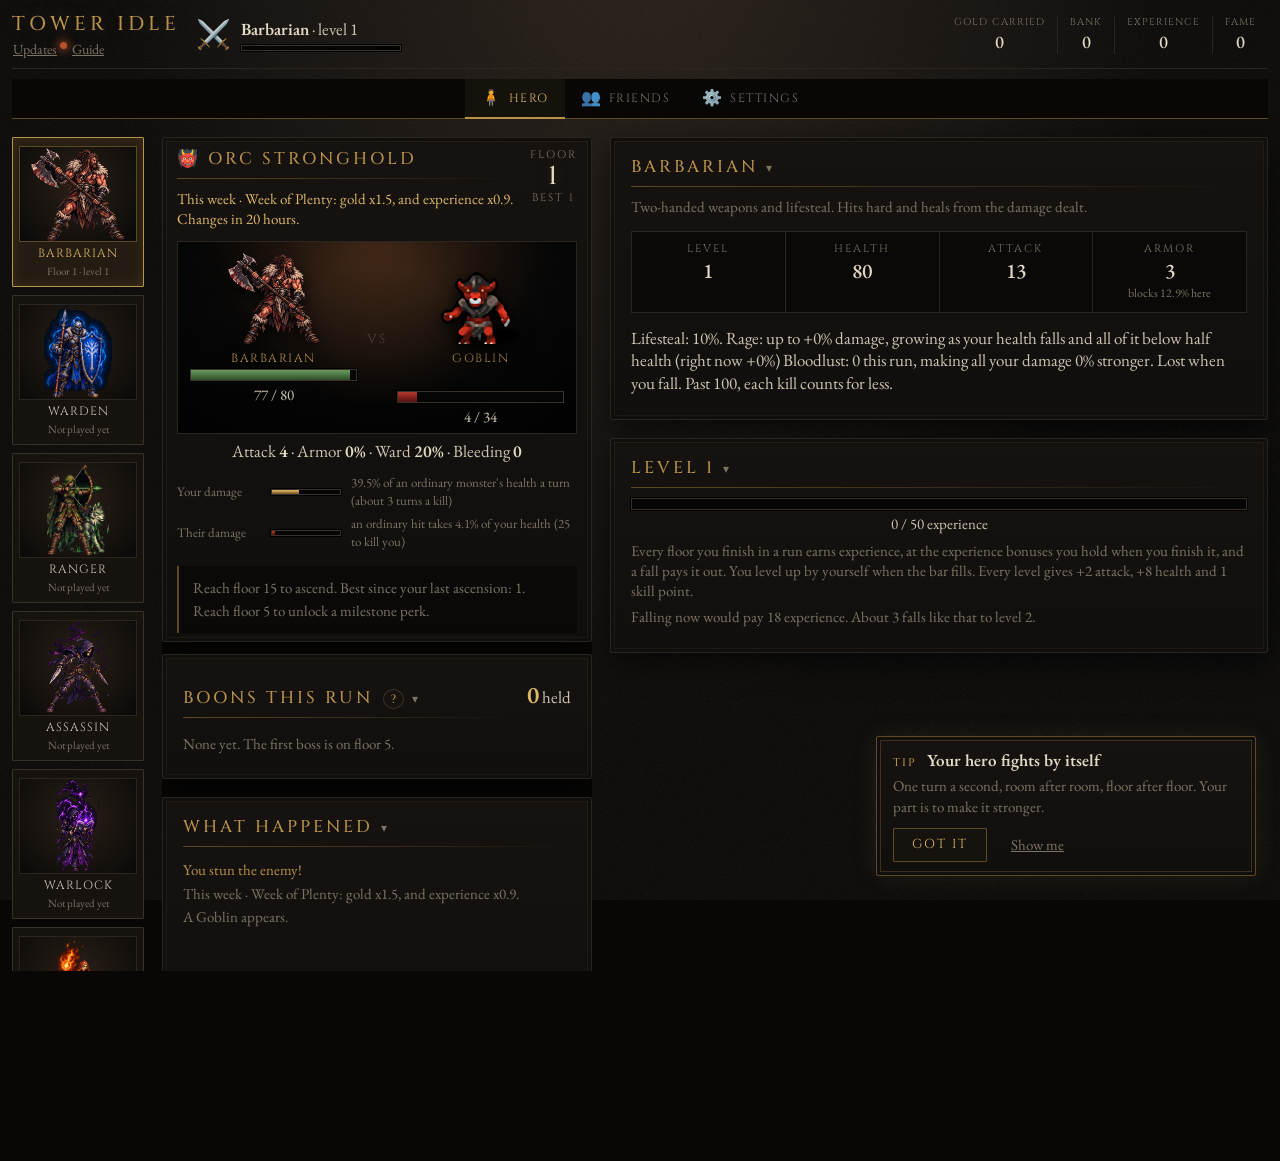
==== index.html @ e4ccff41 "Rows say what they give in a few words; the rest is behind a "?" fillNote (game/page-build.js) gives" ====
<!DOCTYPE html>
<html lang="en">
<head>
  <meta charset="UTF-8">
  <meta name="viewport" content="width=device-width, initial-scale=1">
  <title>Tower Idle</title>
  <!-- The little picture on the browser tab: crossed swords, drawn from an emoji -->
  <link rel="icon" href="data:image/svg+xml,<svg xmlns='http://www.w3.org/2000/svg' viewBox='0 0 100 100'><text y='.9em' font-size='90'>⚔️</text></svg>">
  <!-- The two typefaces: Cinzel for titles, EB Garamond for everything else.
       They load from Google Fonts. Without a connection the page falls back to Georgia. -->
  <link rel="preconnect" href="https://fonts.googleapis.com">
  <link rel="preconnect" href="https://fonts.gstatic.com" crossorigin>
  <link href="https://fonts.googleapis.com/css2?family=Cinzel:wght@500;700&family=EB+Garamond:wght@400;500;600&display=swap" rel="stylesheet">
  <link rel="stylesheet" href="style.css?v=20261016b">
</head>
<body data-tab="tower">

  <!-- The bar across the top: who you are playing, and what you own -->
  <header class="top">
    <div class="brand">
      <div class="title">
        <h1>Tower Idle</h1>
        <!-- Opens the Updates window: what changed in each version (updates.js) -->
        <button id="updates-btn" class="quiet updates-link" onclick="openUpdates()">Updates</button>
        <!-- Opens the Guide window: every tip seen so far (game/tips.js) -->
        <button id="guide-btn" class="quiet updates-link" onclick="openGuide()">Guide</button>
      </div>
      <div class="who">
        <span id="header-icon" class="who-icon"></span>
        <div class="who-text">
          <p><strong id="header-class"></strong> &middot; level <span id="header-level">1</span></p>
          <div class="bar thin"><div id="header-level-bar" class="fill level"></div></div>
        </div>
      </div>
    </div>

    <div class="tiles">
      <div class="tile"><span>Gold carried</span><strong id="gold">0</strong></div>
      <div class="tile"><span>Bank</span><strong id="bank">0</strong></div>
      <div class="tile"><span>Experience</span><strong id="xp">0</strong></div>
      <div class="tile"><span>Fame</span><strong id="fame">0</strong></div>
    </div>
  </header>

  <!-- A big moment: a milestone perk to pick, a new part of the game. Filled in by the game (game/). -->
  <div id="moment" class="moment" hidden>
    <div class="card highlight moment-card">
      <h2 id="moment-title"></h2>
      <p id="moment-text"></p>
      <div id="moment-choices"></div>
      <p><button id="moment-close" class="main" onclick="closeMoment()">Continue</button></p>
    </div>
  </div>

  <!-- The Updates window: the version being played and what changed in each one.
       The list is made by game/feel.js from updates.js. -->
  <div id="updates" class="moment" hidden onclick="if (event.target === this) { closeUpdates(); }">
    <div class="card highlight moment-card">
      <!-- Stays at the top of the window however far it is scrolled -->
      <button class="window-close" onclick="closeUpdates()" title="Close" aria-label="Close">&#10005;</button>
      <h2>Updates</h2>
      <p class="note">You are playing version <strong id="updates-version"></strong>.</p>
      <div id="updates-list"></div>
      <p><button class="main" onclick="closeUpdates()">Close</button></p>
    </div>
  </div>

  <!-- The Guide window: every tip the account has seen, to read again.
       The list is made by game/tips.js from its tips list. -->
  <div id="guide" class="moment" hidden onclick="if (event.target === this) { closeGuide(); }">
    <div class="card highlight moment-card">
      <button class="window-close" onclick="closeGuide()" title="Close" aria-label="Close">&#10005;</button>
      <h2>Guide</h2>
      <p id="guide-count" class="note"></p>
      <div id="guide-list"></div>
      <p><button class="main" onclick="closeGuide()">Close</button></p>
    </div>
  </div>

  <!-- A tip: what a part of the game is, the first time it is reached (game/tips.js).
       It is outside the page on purpose: it stays in its corner whatever tab is open,
       and it is not a window, so the fight and every button stay in reach. -->
  <div id="tip" class="card highlight tip" hidden>
    <p class="row-title"><span class="tip-label">Tip</span> <span id="tip-title"></span></p>
    <p id="tip-text" class="note"></p>
    <div class="tip-buttons">
      <button id="tip-close" class="main" onclick="closeTip(false)">Got it</button>
      <!-- Only shown when the tip is about a tab that is open and is not the one on screen -->
      <button id="tip-go" class="quiet" onclick="closeTip(true)">Show me</button>
    </div>
  </div>

  <!-- The Tactician's list of boons, opened from the Town tab. The rows are made by the game (game/). -->
  <div id="favourite-window" class="moment" hidden onclick="if (event.target === this) { closeFavouriteWindow(); }">
    <div class="card highlight moment-card">
      <button class="window-close" onclick="closeFavouriteWindow()" title="Close" aria-label="Close">&#10005;</button>
      <h2>Favourite boon</h2>
      <p id="favourite-upgrade-note" class="note"></p>
      <div id="favourite-upgrade-rows"></div>
    </div>
  </div>

  <!-- Only shown when the website has a newer version than the one running in this tab -->
  <div id="new-version" class="card highlight notice" hidden>
    <h2>A new version is out</h2>
    <p>This tab is still running the old one. Reload to get the update. Your progress is kept.</p>
    <button class="main" onclick="reloadForNewVersion()">Reload now</button>
  </div>

  <!-- Only shown when the game has been opened again in a newer tab (game/start.js) -->
  <div id="other-tab" class="card highlight notice" hidden>
    <h2>The game is open in another tab</h2>
    <p>This tab has stopped, so that the two do not save over each other. Your progress is in the other tab.</p>
    <button class="main" onclick="location.reload()">Play here instead</button>
  </div>

  <!-- Only shown if the save in this browser could not be read -->
  <div id="save-problem" class="card highlight notice" hidden>
    <h2>Your save could not be loaded</h2>
    <p>
      It has not been deleted. The game has started a new character for now, and
      <strong>is not saving</strong>, so that your old save stays untouched.
    </p>
    <p class="note">
      Your old save is on the Save tab as a code. Send that code to whoever gave you
      the game and it can probably be repaired. Or give up on it and start saving a new game:
    </p>
    <button onclick="startNewSave()">Start a new save</button>
  </div>

  <main class="layout">

    <!-- The tower and the fight. The fight itself is always on screen, at the top, in a
         short form; the Fight tab shows all of it, with the boons and the log. -->
    <!-- THE HEROES: a tile for each class, with its picture. Press one to play it.
         On a phone they are a row above the fight, on the Fight tab. On a wide screen
         they are a column of their own on the left, beside the fight (style.css).
         The line under them is the Second Climber, a legend unlock (game/companion.js). -->
    <div class="hero-strip">
      <div id="class-buttons" class="hero-buttons"></div>
      <p id="companion-line" class="note companion-line" hidden>
        Climbing beside you:
        <select id="companion-pick" onchange="chooseCompanion(this.value)"></select>
        <span id="companion-note"></span>
      </p>
    </div>

    <section class="play">
      <div id="away-report" class="card highlight" hidden>
        <h2>Welcome back</h2>
        <p id="away-text"></p>
        <button onclick="closeAwayReport()">Close</button>
      </div>

      <div class="card fight-card">
        <div class="tower-head">
          <div>
            <h2 id="tower-name">The Tower</h2>
            <p id="tower-note" class="note"></p>
            <!-- The twist on every tower this week (game/weekly.js) -->
            <p id="week-note" class="note week-note" hidden></p>
          </div>
          <div class="floor-box">
            <span>Floor</span>
            <!-- Shown while the game is running at double speed (Settings) -->
            <span id="speed-chip" class="speed-chip" title="Double speed while watching is on. Change it on the Settings tab.">x2 speed</span>
            <strong id="floor">1</strong>
            <!-- One dot for every room on the floor, made by the game (game/) -->
            <div id="room-pips" class="pips"></div>
            <span>best <span id="best-floor">1</span></span>
          </div>
        </div>

        <!-- The fight: you on the left, the monster (or room) on the right.
             game/feel.js animates the icons and floats damage numbers above them. -->
        <div id="stage" class="stage">
          <!-- Short messages pop up here: a level gained, an item found... -->
          <div id="toasts" class="toasts"></div>

          <!-- Big words across the fight: "You died", or "Victory" over a boss -->
          <div id="banner" class="banner"></div>

          <!-- Each fighter is three boxes inside each other, so three movements can
               play at once: "mover" lunges, "bobber" sways gently, "icon" shakes when hit -->
          <div id="player-side" class="fighter">
            <div id="player-mover" class="mover"><div class="bobber"><div id="player-icon" class="icon"></div></div></div>
            <div class="shadow"></div>
            <p id="player-name" class="fighter-name"></p>
            <div class="bar"><div id="player-hp-trail" class="trail"></div><div id="player-hp-bar" class="fill player"></div></div>
            <p class="bar-text"><span id="player-hp">0</span></p>
          </div>

          <div class="versus">vs</div>

          <div id="monster-side" class="fighter">
            <!-- The monster that was just defeated fades out here -->
            <div id="monster-ghost" class="ghost"></div>
            <div id="monster-mover" class="mover"><div class="bobber late"><div id="monster-icon" class="icon"></div></div></div>
            <div class="shadow"></div>
            <p id="encounter-title" class="fighter-name">Monster</p>
            <div id="monster-stats">
              <!-- What a boss's mechanics are doing right now: its shield, its minion... -->
              <p id="boss-status" class="boss-status"></p>
              <div class="bar"><div id="monster-hp-trail" class="trail"></div><div id="monster-hp-bar" class="fill monster"></div></div>
              <p class="bar-text"><span id="monster-hp">0</span></p>
            </div>
          </div>
        </div>

        <p id="monster-text" class="note centre"></p>
        <!-- A boss's mechanics, in words (game/bosses.js) -->
        <p id="boss-rules" class="note centre boss-rules" hidden></p>
        <!-- What the monster is weak to and resists -->
        <p class="note centre weak-line"><span id="monster-weak" class="weak-note"></span> <span id="monster-resist" class="resist-note"></span></p>
        <p id="monster-numbers" class="centre">
          Attack <strong id="monster-attack">0</strong>
          &middot; Armor <strong id="monster-armor">0</strong>
          &middot; Ward <strong id="monster-ward">0</strong>
          <span id="dot-part">&middot; <span id="dot-label">Bleeding</span> <strong id="monster-dot">0</strong></span>
        </p>

        <!-- HOW YOU STAND AGAINST THIS FLOOR: your damage against an ordinary monster's
             health, and its attack against yours. A wall shows here before it stops you. -->
        <div id="pressure" class="pressure">
          <div class="pressure-row">
            <span class="pressure-label">Your damage</span>
            <div class="bar thin"><div id="pressure-damage-bar" class="fill level"></div></div>
            <span id="pressure-damage" class="pressure-words"></span>
          </div>
          <div class="pressure-row">
            <span class="pressure-label">Their damage</span>
            <div class="bar thin"><div id="pressure-danger-bar" class="fill monster"></div></div>
            <span id="pressure-danger" class="pressure-words"></span>
          </div>
        </div>

        <!-- The abilities in the class's slots. Press one to use it at the next turn. Made by game/abilities.js. -->
        <div id="ability-bar" class="choices centre ability-bar" hidden></div>

        <!-- What is waiting to be done, as buttons that open its tab (showWaiting in game/page-show.js) -->
        <div id="ready" class="ready-bar" hidden></div>

        <!-- What to aim for. Filled in by the game (game/). -->
        <div id="goals" class="goals"></div>
      </div>

      <!-- The upgrades bosses have given this run. Always on the page, so there is no hurry to read them. -->
      <div class="card">
        <div class="card-head">
          <h2>Boons this run</h2>
          <p><strong id="upgrade-count" class="big-number">0</strong> held</p>
        </div>
        <p class="note">Every boss you defeat gives one boon that suits the weapon you are using. Boons last until you fall. Each one also makes you stronger all round: right now <strong id="upgrade-boost">+0%</strong> attack and health.</p>
        <p id="upgrades-empty" class="note">None yet. The first boss is on floor 5.</p>
        <!-- The rows are made by the game (game/) from the class's upgrades list -->
        <div id="upgrades"></div>
      </div>

      <div class="card">
        <h2>What happened</h2>
        <!-- The newest line is at the top -->
        <div id="log"></div>
      </div>
    </section>

    <!-- Everything else, one tab at a time -->
    <section class="side">
      <nav class="tabs">
        <button id="tab-tower" class="tab-tower" data-icon="⚔️" title="Tower" onclick="showTab('tower')">Fight</button>
        <button id="tab-character" data-icon="🧍" title="Character" onclick="showTab('character')">Hero</button>
        <button id="tab-inventory" data-icon="🎒" title="Inventory" onclick="showTab('inventory')">Items</button>
        <button id="tab-skills" data-icon="✨" title="Skills" onclick="showTab('skills')">Skills</button>
        <button id="tab-town" data-icon="🏘️" title="Town" onclick="showTab('town')">Town</button>
        <button id="tab-travel" data-icon="🗼" title="Towers" onclick="showTab('travel')">Towers</button>
        <button id="tab-milestones" data-icon="🏅" title="Milestones" onclick="showTab('milestones')">Perks</button>
        <button id="tab-ascension" data-icon="⭐" title="Ascension" onclick="showTab('ascension')">Ascend</button>
        <button id="tab-legend" data-icon="👑" title="Legend" onclick="showTab('legend')">Legend</button>
        <button id="tab-friends" data-icon="👥" title="Friends" onclick="showTab('friends')">Friends</button>
        <button id="tab-save" data-icon="⚙️" title="Settings" onclick="showTab('save')">Settings</button>

        <!-- ON A PHONE the fight is a tab of its own, so it is out of sight while any other
             tab is open. This strip stays at the top instead: the floor and both health
             bars. Pressing it goes to the fight. Hidden on a wide screen (style.css). -->
        <div id="mini-fight" class="mini-fight" onclick="showTab('tower')">
          <span id="mini-floor" class="mini-floor"></span>
          <div class="mini-side">
            <span id="mini-player"></span>
            <div class="bar thin"><div id="mini-player-bar" class="fill player"></div></div>
          </div>
          <div class="mini-side">
            <span id="mini-monster"></span>
            <div class="bar thin"><div id="mini-monster-bar" class="fill monster"></div></div>
          </div>
        </div>
      </nav>

      <!-- ON A PHONE: the bar along the bottom holds groups of tabs (tabGroups in
           game/page-show.js), and the tabs above are a row at the top of the page -->
      <nav id="groups" class="groups"></nav>

      <!-- Character -->
      <div class="page" id="page-character">
        <div class="card">
          <h2><span id="class"></span></h2>
          <p id="class-text" class="note"></p>

          <div class="stats">
            <div><span>Level</span><strong id="level">1</strong></div>
            <div><span>Health</span><strong id="health">0</strong></div>
            <div><span>Attack</span><strong id="attack">0</strong></div>
            <div><span>Armor</span><strong id="total-armor">0</strong><span id="armor-share" class="note"></span></div>
          </div>
          <p id="class-stat"></p>
        </div>

        <div class="card">
          <h2>Level <span id="level-big">1</span></h2>
          <div class="bar"><div id="level-bar" class="fill level"></div></div>
          <p class="bar-text"><span id="level-progress">0</span> experience</p>
          <p class="note">
            Every floor you finish in a run earns experience, at the experience bonuses you
            hold when you finish it, and a fall pays it out. You level up by yourself when the bar fills.
            Every level gives <span id="level-gain"></span>.
          </p>
          <p id="level-falls" class="note"></p>
        </div>

        <!-- What the last run was made of and what ended it. Filled in by game/summary.js. -->
        <div id="last-run-card" class="card" hidden>
          <h2>Last run</h2>
          <div id="last-run"></div>
        </div>

      </div>

      <!-- Inventory: the equipment, which is kept, and the relics, which last one run -->
      <div class="page" id="page-inventory">
        <div class="card">
          <h2>Wearing</h2>
          <p class="note">Your equipment is yours to keep: you never lose it when you fall. The blacksmith in town makes it stronger, and is where you pick another kind of weapon.</p>
          <!-- The cards are made by the game (game/) -->
          <div id="worn"></div>
        </div>

        <div class="card">
          <div class="card-head">
            <h2>Relics</h2>
            <p><strong id="relic-count" class="big-number">0</strong> held</p>
          </div>
          <p class="note">Relics are rare, and each one changes how the run plays. The boss of every 25th floor carries one, and now and then a rare monster does. They last until you fall, and the same relic can be held more than once. Very rarely, a relic boss you fight also carries the legendary relic of the weapon in your hand: it multiplies that weapon's damage and your health for the rest of the run. <span id="relic-slots-note"></span></p>
          <p id="relics-empty" class="note">None yet. The first relic boss is on floor 25.</p>
          <div id="relics"></div>
        </div>

        <!-- The bestiary: every kind of monster the account has met (game/summary.js) -->
        <div class="card">
          <div class="card-head">
            <h2>Bestiary</h2>
            <p>Known <strong id="bestiary-count" class="big-number">0</strong></p>
          </div>
          <p class="note">Every kind of monster and boss, in every tower, for all your classes together. A kind you know well drops more gold: +10% at 10, 100, 1,000 and 10,000 killed. Hover over one to see what it is weak to.</p>
          <div id="bestiary"></div>
        </div>
      </div>

      <!-- Skills -->
      <div class="page" id="page-skills">
        <div id="abilities-card" class="card" hidden>
          <div class="card-head">
            <h2>Abilities</h2>
            <p>Slots <strong id="ability-slots" class="big-number">0</strong></p>
          </div>
          <p class="note">
            Special moves used on a cooldown, as well as your normal attack. Each one in a slot
            can be used by itself (Auto), only against bosses (Bosses only), or only when you
            press its button under the fight (Manual).<span id="ability-next"></span>
            An ability put in a slot waits out its cooldown before its first use; a new run
            readies them all.
            An ability gains ranks as it is used, and keeps them for good.
          </p>
          <p class="note">Most abilities deal "turns of your damage": what your normal turns have
            been doing lately, crits, bleeding and all. Yours: <strong id="ability-damage">0</strong> a turn.</p>
          <div id="abilities"></div>
        </div>

        <div class="card">
          <div class="card-head">
            <h2>Skills</h2>
            <p>Skill points <strong id="skill-points" class="big-number">0</strong></p>
          </div>
          <p class="note">Every level gives a skill point. Skills have no top level. Every 10 levels a skill gains a rank: the whole skill becomes 50% stronger, and its next levels cost 1 point more. They last until you ascend, and resetting them is free.</p>
          <!-- Something a class wants said at the top of its skills (the Ranger's companions) -->
          <p id="skills-note" class="note" hidden></p>

          <!-- Only shown for a class with stances (the Elementalist's elements) -->
          <div id="stance" class="picker" hidden>
            <p id="stance-label" class="row-title">Element</p>
            <div id="stance-buttons" class="choices"></div>
            <p id="stance-note" class="note"></p>
          </div>

          <!-- How many levels one click buys, and the button that gives every point back -->
          <div class="picker skill-tools">
            <div>
              <p class="row-title">Buy</p>
              <div id="skill-amount-buttons" class="choices">
                <button id="skill-amount-1" onclick="setSkillBuyAmount(1)">x1</button>
                <button id="skill-amount-10" onclick="setSkillBuyAmount(10)">x10</button>
                <button id="skill-amount-0" onclick="setSkillBuyAmount(0)">Max</button>
              </div>
            </div>
            <div>
              <p class="row-title">Start over</p>
              <div class="choices">
                <button id="reset-skills-btn" onclick="resetSkills()">Reset skills</button>
              </div>
            </div>
          </div>

          <!-- The rows are made by the game (game/) from the class's skills list -->
          <div id="skills"></div>

          <!-- A remembered skill layout, to get back after ascending -->
          <div class="picker">
            <p class="row-title">Saved build</p>
            <p id="saved-build-note" class="note"></p>
            <div class="choices">
              <button onclick="saveBuild()">Save current skills</button>
              <button id="apply-build-btn" onclick="applySavedBuild()">Spend points this way</button>
            </div>
            <p class="note"><label><input type="checkbox" id="auto-build-box" onchange="setAutoBuild(this.checked)"> Spend new skill points this way by themselves</label></p>
          </div>
        </div>
      </div>

      <!-- Town -->
      <div class="page" id="page-town">
        <div class="card">
          <h2>Blacksmith</h2>
          <p class="note">Improves your equipment for gold from your bank, one step at a time. After +9 it becomes the next tier. You keep it when you fall, but not when you ascend.</p>

          <!-- Hidden for a class with only one kind of weapon. The buttons are made by the game (game/). -->
          <div id="weapon-picker" class="picker" hidden>
            <p class="row-title">Fight with</p>
            <div id="weapon-buttons" class="choices"></div>
            <p id="weapon-picker-note" class="note"></p>
          </div>

          <!-- Only shown with the Second Weapon legend unlock. The buttons are made by the game (game/). -->
          <div id="boss-weapon-picker" class="picker" hidden>
            <p class="row-title">Against bosses, fight with</p>
            <div id="boss-weapon-buttons" class="choices"></div>
            <p class="note">Drawn when a boss appears and put away when it falls. Its own skill and perks still have to be earned.</p>
          </div>

          <!-- Only shown once a named weapon has been won. The buttons are made by the game (game/). -->
          <div id="named-picker" class="picker" hidden>
            <p class="row-title">Named weapon</p>
            <div id="named-buttons" class="choices"></div>
            <p id="named-note" class="note"></p>
          </div>

          <!-- One row for the weapon and one for the armor, made by the game (game/) -->
          <div id="forge"></div>
          <div class="choices">
            <button id="forge-all" onclick="upgradeAllGear()">Buy all I can afford</button>
          </div>
        </div>

        <div class="card">
          <h2>Town</h2>
          <p class="note">Merchants take gold from your bank. Gold is banked when you fall.</p>

          <div class="row">
            <div class="row-text">
              <p class="row-title">Healing potion &middot; carrying <span id="potions">0</span></p>
              <!-- A short line, and the rest behind its "?" (as fillNote in game/page-build.js does it) -->
              <p class="note">Drunk automatically at low health.<span id="potion-run-note"></span> <button class="row-help" title="More about this" onclick="this.parentElement.classList.toggle('more-open')">?</button><span class="row-more">A run can drink no more of them than the belt holds. <span id="potion-price-note"></span></span></p>
              <p class="note"><label><input type="checkbox" id="keep-potions-box" onchange="setKeepPotions(this.checked)"> Keep the belt full: buy what is missing from the bank every time you fall</label></p>
            </div>
            <button id="potion-btn" onclick="buyPotion()">Buy</button>
          </div>

          <!-- Only shown once the Tactician has been hired -->
          <div id="favourite-upgrade" class="row" hidden>
            <div class="row-text">
              <p class="row-title">Favourite boon &middot; <span id="favourite-upgrade-name"></span></p>
              <p id="favourite-upgrade-now" class="note"></p>
            </div>
            <!-- Opens the list in a window of its own (favourite-window, near the top of this page) -->
            <button onclick="openFavouriteWindow()">Change</button>
          </div>

          <!-- The rest is made by the game (game/) from the townUpgrades list in data.js -->
          <div id="town-upgrades"></div>
        </div>
      </div>

      <!-- Towers -->
      <div class="page" id="page-travel">
        <div class="card">
          <h2>Towers</h2>
          <p class="note">Every class has a home tower that suits it. Any other tower is a challenge: its monsters are stronger and it has a rule against challengers, but it pays more experience and holds six trophies, at floors 10, 20, 30, 50, 75 and 100. A trophy is a permanent reward for the class that wins it, and they grow: a percentage, then a technique borrowed from that tower's class, an ability, a relic you keep when you fall, and at floor 100 a new rule of your own. A new tower is entered after your next fall. Each row shows the next trophy to win; "All trophies" lists the rest.</p>
          <!-- Which tower to challenge next (suggestedChallenge in game/skills.js) -->
          <p id="tower-suggestion" class="suggestion" hidden></p>
          <!-- The rows are made by the game (game/) from towers.js -->
          <div id="towers"></div>
        </div>
      </div>

      <!-- Milestones -->
      <div class="page" id="page-milestones">
        <div class="card">
          <h2>Milestones</h2>
          <p class="note">Reach a floor once to unlock its perks forever, even through ascensions. Pick one per milestone and change it whenever you like. A ★ keystone changes a rule of how you fight, and costs something. Keystone milestones (floors 51, 76 and 101) are optional: press the chosen one again to let it go.</p>
          <div id="milestones"></div>
          <p><button class="quiet" onclick="resetPerks()">Reset all perks</button></p>
        </div>
      </div>

      <!-- Ascension -->
      <div class="page" id="page-ascension">
        <div class="card">
          <div class="card-head">
            <h2>Ascension</h2>
            <p>Fame <strong id="fame-owned" class="big-number">0</strong></p>
          </div>
          <p class="note">
            Every floor pays 1 fame the first time you reach it. Ascending starts this class again
            from level 1, and makes every floor pay again. From floor 15 up, every boss also pays fame each time you beat it, and deeper bosses pay more. Fame is shared by all your classes:
            whichever class earns it, what it buys makes every one of them stronger.
          </p>

          <p><button id="ascend-btn" class="main" onclick="ascend()">Ascend</button></p>
          <p id="ascend-advice" class="note"></p>

          <div class="pair"><span>This ascension</span><span id="this-ascension"></span></div>
          <div class="pair"><span>Last ascension</span><span id="last-ascension"></span></div>
          <div class="pair"><span>Times this class has ascended</span><span id="ascensions">0</span></div>
          <div class="pair"><span>Times all your classes have ascended</span><span id="account-ascensions">0</span></div>
          <div class="pair"><span>Best floor since ascending</span><span id="ascension-best">1</span></div>
          <div class="pair"><span>Floor needed to ascend</span><span id="ascend-floor">0</span></div>

          <p class="note">
            Early floors pay fame fast and deep floors pay it slowly. Once you are strong,
            ascending early and often can earn more fame an hour than pushing on.
          </p>
        </div>

        <div class="card">
          <h2>What is kept, and what is lost</h2>
          <p class="note">There are three ways a class starts over. Falling costs almost nothing, ascending costs this climb, and becoming a legend (from floor <span id="reset-legend-floor">100</span>) costs the tower.</p>
          <!-- The rows are made by the game (game/) from the resetTable list in data.js -->
          <table id="reset-table" class="reset-table"></table>
        </div>

        <div class="card">
          <h2>Fame upgrades</h2>
          <p class="note">Kept forever, and shared by all your classes. Every one is a straight multiplier, and every level multiplies again. They open up as you ascend. A class gets the full power of as many levels as it has ascended itself (this one: <strong id="catch-up-count">0</strong>); levels beyond that work at <span id="catch-up-share">25%</span> until it catches up.</p>
          <!-- The rows are made by the game (game/) from the fameUpgrades list in data.js -->
          <div id="fame-upgrades"></div>
        </div>
      </div>

      <!-- Legend: the layer above ascension (game/legend.js) -->
      <div class="page" id="page-legend">
        <div class="card">
          <div class="card-head">
            <h2>Legend</h2>
            <p>Legend marks <strong id="legend-marks" class="big-number">0</strong></p>
          </div>
          <p class="note">
            A class that has reached floor <span id="legend-floor">100</span> can become a legend. It starts again
            from floor 1 and level 1 with every milestone to earn again, and is paid legend marks: more for a deeper
            best floor, but four times as deep pays only twice as much. Marks are shared by all your classes.
          </p>

          <p><button id="legend-btn" class="main" onclick="becomeLegend()">Become a legend</button></p>

          <div class="pair"><span>Best floor of this class</span><span id="legend-best">1</span></div>
          <div class="pair"><span>Times this class has become a legend</span><span id="legend-count">0</span></div>

          <p class="note">
            Lost when you become a legend: everything an ascension loses, and also your best floors, the milestone
            perks you picked, the abilities in your slots and your place in other towers.
            Kept: fame and fame upgrades, trophies, the town helpers, legend marks and everything they bought.
          </p>
        </div>

        <div class="card">
          <h2>What marks open</h2>
          <p class="note">Kept forever, for every class. None of these is a multiplier: each one opens something new.</p>
          <!-- The rows are made by the game (game/) from the legendUnlocks list in data.js -->
          <div id="legend-unlocks"></div>
        </div>
      </div>

      <!-- Friends and chat. Everything on it is filled in by friends.js. -->
      <div class="page" id="page-friends">
        <div class="card" id="chat-card" hidden>
          <h2>Chat with <span id="chat-name"></span></h2>
          <p id="chat-status" class="note"></p>
          <div id="chat-lines" class="chat-lines"></div>
          <form class="chat-send" onsubmit="sendChat(); return false;">
            <input type="text" id="chat-box" maxlength="300" placeholder="Write a message" autocomplete="off">
            <button type="submit">Send</button>
          </form>
          <p id="chat-message" class="note"></p>
          <p><button class="quiet" onclick="closeChat()">Close the chat</button></p>
        </div>

        <div class="card">
          <h2>Friends</h2>

          <!-- Only one of these four shows at a time (showFriends in friends.js) -->
          <p id="friends-off" class="note"></p>

          <div id="friends-unnamed" hidden>
            <p class="note">Pick a player name first. It is what friends type to invite you, and the name they see.</p>
            <form class="name-form" onsubmit="savePlayerName('friends-name-box'); return false;">
              <input type="text" id="friends-name-box" maxlength="16" placeholder="Player name" autocomplete="off">
              <button type="submit">Save name</button>
            </form>
          </div>

          <div id="friends-on" hidden>
            <p class="note">You are <strong id="friends-my-name"></strong>. To chat with a friend, invite them by their player name. Once they accept, you can chat.</p>
            <form class="name-form" onsubmit="addFriend(); return false;">
              <input type="text" id="friend-box" maxlength="16" placeholder="Their player name" autocomplete="off">
              <button type="submit">Invite</button>
            </form>
            <div id="friends-list"></div>
          </div>

          <p id="friends-message" class="note"></p>
        </div>
      </div>

      <!-- Settings and save -->
      <div class="page" id="page-save">
        <div class="card">
          <h2>Settings</h2>
          <!-- Opens the Updates window: what changed in each version (updates.js) -->
          <div class="row">
            <div class="row-text">
              <p class="row-title">Updates</p>
              <p class="note">You are playing version <span id="settings-version"></span>. See what changed in each version.</p>
            </div>
            <button id="updates-btn-settings" onclick="openUpdates()">Updates</button>
          </div>
          <!-- Opens the Guide window: every tip seen so far (game/tips.js) -->
          <div class="row">
            <div class="row-text">
              <p class="row-title">Guide</p>
              <p class="note">Every tip you have seen, to read again.</p>
            </div>
            <button onclick="openGuide()">Guide</button>
          </div>
          <div class="row">
            <div class="row-text">
              <p class="row-title">Time away</p>
              <p id="away-limit-note" class="note"></p>
            </div>
          </div>
          <div class="row">
            <div class="row-text">
              <p class="row-title">Art</p>
              <p class="note">The monsters and bosses are tiles from <a href="https://github.com/crawl/crawl" target="_blank" rel="noopener">Dungeon Crawl Stone Soup</a>, which its artists gave to the public domain (CC0). Thank you to them. The full list is in art/CREDITS.md.</p>
            </div>
          </div>
          <label class="setting">
            <input type="checkbox" id="animations-box" onchange="setAnimations(this.checked)">
            <span>
              <span class="row-title">Animations</span>
              <span class="note">Moving fighters, floating damage numbers and pop-up messages. Switch off for a still screen.</span>
            </span>
          </label>
          <label class="setting">
            <input type="checkbox" id="tips-box" onchange="setTips(this.checked)">
            <span>
              <span class="row-title">Tips</span>
              <span class="note">A short tip in the corner the first time you reach a part of the game. Switch off and they go straight to the Guide.</span>
            </span>
          </label>
          <label class="setting">
            <input type="checkbox" id="help-box" onchange="setHelpAlways(this.checked)">
            <span>
              <span class="row-title">Always show explanations</span>
              <span class="note">Every box has a paragraph that explains it, kept behind the "?" by its heading. Switch this on to show them all, all the time. (A heading can also be pressed to fold its box away.)</span>
            </span>
          </label>
          <label class="setting">
            <input type="checkbox" id="fast-box" onchange="setWatchFast(this.checked)">
            <span>
              <span class="row-title">Double speed while watching</span>
              <span class="note">While this tab is open and on screen, every fight plays twice as fast: two turns a second in place of one. "x2 speed" shows by the floor number while it is on. Time away, and a tab left in the background, run at normal speed.</span>
            </span>
          </label>
          <label class="setting">
            <input type="checkbox" id="moments-box" onchange="setMoments(this.checked)">
            <span>
              <span class="row-title">Big moments</span>
              <span class="note">A card in the middle of the page for milestones and new ability slots, where you can pick straight away. Switch off to see them as big words across the fight instead.</span>
            </span>
          </label>
        </div>

        <!-- Online saves. The buttons are in cloud.js. -->
        <div class="card">
          <h2>Account</h2>

          <p id="account-off" class="note">Online saves are not switched on yet. The game saves in this browser.</p>

          <div id="account-out" hidden>
            <p class="note">
              Make an account and your save is also kept online. Clear your browser, or play on another
              device, and logging in brings it back. You only log in once on each browser.
            </p>
            <p>
              <input type="text" id="account-username" placeholder="Username" maxlength="20" autocomplete="username">
              <input type="password" id="account-password" placeholder="Password" maxlength="60" autocomplete="current-password">
            </p>
            <p>
              <button onclick="logIn()">Log in</button>
              <button onclick="createAccount()">Create account</button>
            </p>
            <p class="note">A username is 3 to 20 letters, numbers or underscores. There is no "forgot password", so pick one you will remember.</p>
          </div>

          <div id="account-in" hidden>
            <p>Logged in as <strong id="account-name"></strong>. Your save is sent online about once a minute.</p>
            <!-- The player name: friends.js -->
            <div class="row">
              <div class="row-text">
                <p class="row-title">Player name</p>
                <p class="note">What friends type to invite you on the Friends tab, and the name they see. Your username stays private.</p>
              </div>
            </div>
            <form class="name-form" onsubmit="savePlayerName('player-name-box'); return false;">
              <input type="text" id="player-name-box" maxlength="16" placeholder="Player name" autocomplete="off">
              <button type="submit">Save name</button>
            </form>
            <p id="player-name-message" class="note"></p>
            <p>
              <button onclick="cloudUpload()">Save online now</button>
              <button class="quiet" onclick="logOut()">Log out</button>
            </p>
          </div>

          <p id="account-message" class="note"></p>
        </div>

        <div class="card">
          <h2>Your save</h2>
          <p class="note">The game saves by itself in this browser. A save code lets you keep a backup or move to another device.</p>
          <p>
            <button onclick="exportSave()">Make save code</button>
            <button onclick="importSave()">Load save code</button>
          </p>
          <textarea id="save-code" rows="4" placeholder="To load a save, paste its code here and press Load save code"></textarea>
          <p id="save-message" class="note"></p>
          <p><button class="quiet" onclick="resetSave()">Reset save</button></p>
        </div>
      </div>
    </section>

  </main>

  <!-- data.js first, then updates.js and towers.js, then one file per class, then the files in game/, then cloud.js and friends.js last -->
  <!-- THE VERSION. tools/version.sh changes it everywhere at once; then add an entry at
       the top of updates.js. By hand, it is in THREE places, all the same value:
         1. gameVersion just below
         2. every ?v=... on this page (the stylesheet at the top and the scripts below)
         3. the file version.txt
       The ?v= makes browsers fetch the new files instead of old remembered ones, and
       version.txt is how a game left open finds out it is out of date (see game/start.js). -->
  <script>const gameVersion = "20261016b";</script>
  <script src="data.js?v=20261016b"></script>
  <script src="updates.js?v=20261016b"></script>
  <script src="towers.js?v=20261016b"></script>
  <script src="classes/barbarian.js?v=20261016b"></script>
  <script src="classes/warden.js?v=20261016b"></script>
  <script src="classes/ranger.js?v=20261016b"></script>
  <script src="classes/assassin.js?v=20261016b"></script>
  <script src="classes/warlock.js?v=20261016b"></script>
  <script src="classes/elementalist.js?v=20261016b"></script>
  <script src="classes/zealot.js?v=20261016b"></script>
  <script src="classes/beasttamer.js?v=20261016b"></script>
  <!-- The game's rules, in this order (start.js last) -->
  <script src="game/state.js?v=20261016b"></script>
  <script src="game/bonuses.js?v=20261016b"></script>
  <script src="game/legend.js?v=20261016b"></script>
  <script src="game/weekly.js?v=20261016b"></script>
  <script src="game/equipment.js?v=20261016b"></script>
  <script src="game/abilities.js?v=20261016b"></script>
  <script src="game/bosses.js?v=20261016b"></script>
  <script src="game/summary.js?v=20261016b"></script>
  <script src="game/companion.js?v=20261016b"></script>
  <script src="game/skills.js?v=20261016b"></script>
  <script src="game/save.js?v=20261016b"></script>
  <script src="game/page-build.js?v=20261016b"></script>
  <script src="game/page-show.js?v=20261016b"></script>
  <script src="game/fights.js?v=20261016b"></script>
  <script src="game/tidy.js?v=20261016b"></script>
  <script src="game/feel.js?v=20261016b"></script>
  <script src="game/tips.js?v=20261016b"></script>
  <script src="game/start.js?v=20261016b"></script>
  <script src="cloud.js?v=20261016b"></script>
  <script src="friends.js?v=20261016b"></script>
</body>
</html>
---- style.css ----
/* =====================================================================
   style.css - how the game looks.
   A dark, worn, gothic look: near-black stone, bone-coloured text,
   tarnished gold and ember red. The colours are all named here at the
   top: change one and the whole page follows.
   ===================================================================== */
:root {
  --background: #080706;
  --card: #110f0d;
  --card-edge: #2b2520;
  --inset: #0a0908;
  --text: #cdc4b2;
  --faded: #7c7364;
  --gold: #b8924a;
  --gold-bright: #dcb866;
  --gold-dark: #5e4a22;
  --ember: #b5522a;
  --blood: #8d241d;
  --player: #4f7a45;
  --monster: #8d241d;
  --heal: #86b572;
  --hurt: #d0553f;

  /* The two typefaces. They come from Google Fonts (see the top of index.html);
     if that cannot be reached, the names after the commas are used instead. */
  --title-font: "Cinzel", Georgia, "Times New Roman", serif;
  --text-font: "EB Garamond", Georgia, "Times New Roman", serif;
}

* {
  box-sizing: border-box;
}

/* ----- A page that holds still -----
   The fight changes every turn: a line of words wraps, a boss's rules appear, a picture
   replaces an emoji. Each of those once changed the height of the left column, and the
   browser, trying to keep what you were looking at in place, moved the whole page: the
   right column jumped under the pointer while you were buying skills (reported October
   2026). So the parts of the fight that change keep a fixed height (min-height on
   .stage, .pressure-row and .boss-rules below), and the browser is told not to adjust
   the scroll by itself. */
html {
  overflow-anchor: none;
}

body {
  margin: 0;
  padding: 22px;
  color: var(--text);
  font-family: var(--text-font);
  font-size: 17px;
  line-height: 1.35;
  font-variant-numeric: lining-nums;

  /* From the top down: a faint grain, a dim light falling from above, and darkness */
  background:
    url("data:image/svg+xml,%3Csvg xmlns='http://www.w3.org/2000/svg' width='220' height='220'%3E%3Cfilter id='n'%3E%3CfeTurbulence type='fractalNoise' baseFrequency='0.85' numOctaves='2' stitchTiles='stitch'/%3E%3CfeColorMatrix values='0 0 0 0 1  0 0 0 0 1  0 0 0 0 1  0 0 0 0.06 0'/%3E%3C/filter%3E%3Crect width='100%25' height='100%25' filter='url(%23n)'/%3E%3C/svg%3E"),
    radial-gradient(ellipse at 50% -20%, #2a211a 0%, transparent 60%),
    var(--background);
  background-attachment: fixed;
}

h1,
h2 {
  font-family: var(--title-font);
  font-weight: 500;
  color: var(--gold);
  margin: 0;
  text-transform: uppercase;
}

h1 {
  font-size: 30px;
  letter-spacing: 6px;
  text-shadow: 0 0 18px rgba(184, 146, 74, 0.25);
}

/* Section titles sit on a thin line that fades away to the right */
h2 {
  font-size: 17px;
  letter-spacing: 3px;
  padding-bottom: 7px;
  margin-bottom: 10px;
  border-bottom: 1px solid transparent;
  border-image: linear-gradient(90deg, var(--gold-dark), transparent) 1;
}

p {
  margin: 6px 0;
}

strong {
  font-weight: 600;
  color: #e3dac6;
}

.note {
  color: var(--faded);
  font-size: 15px;
}

.centre {
  text-align: center;
}

/* ----- The bar across the top ----- */
.top {
  display: flex;
  flex-wrap: wrap;
  align-items: center;
  justify-content: space-between;
  gap: 16px;
  max-width: 1280px;
  margin: 0 auto 20px;
  padding-bottom: 16px;
  border-bottom: 1px solid var(--card-edge);
}

.brand {
  display: flex;
  align-items: center;
  gap: 26px;
}

.who {
  display: flex;
  align-items: center;
  gap: 10px;
}

.who-icon {
  font-size: 28px;
  filter: grayscale(0.4) brightness(0.9);
}

.who-text {
  min-width: 160px;
}

.who-text p {
  margin: 0 0 4px;
}

.tiles {
  display: flex;
  flex-wrap: wrap;
  gap: 0;
}

/* The four numbers are divided by thin lines instead of sitting in boxes */
.tile {
  padding: 2px 22px;
  min-width: 112px;
  text-align: center;
  border-left: 1px solid var(--card-edge);
}

.tile:first-child {
  border-left: none;
}

.tile span {
  display: block;
  font-family: var(--title-font);
  color: var(--faded);
  font-size: 11px;
  letter-spacing: 2px;
  text-transform: uppercase;
}

.tile strong {
  font-size: 23px;
  font-weight: 500;
}

/* ----- The two halves of the page ----- */
.layout {
  display: grid;
  grid-template-columns: minmax(0, 1fr) minmax(0, 1fr);
  gap: 20px;
  max-width: 1280px;
  margin: 0 auto;
  align-items: start;
}

/* A slab of dark stone with a thin bronze edge, and a second faint line just inside it */
.card {
  background: linear-gradient(180deg, #151210 0%, var(--card) 100%);
  border: 1px solid var(--card-edge);
  border-radius: 2px;
  padding: 18px 20px;
  margin-bottom: 18px;
  box-shadow:
    inset 0 0 0 3px var(--card),
    inset 0 0 0 4px rgba(184, 146, 74, 0.08),
    0 10px 30px rgba(0, 0, 0, 0.6);
}

.card.highlight {
  border-color: var(--gold-dark);
  box-shadow:
    inset 0 0 0 3px var(--card),
    inset 0 0 0 4px rgba(184, 146, 74, 0.25),
    0 0 24px rgba(184, 146, 74, 0.12);
}

/* A message across the whole page, above everything else */
.notice {
  max-width: 1280px;
  margin: 0 auto 18px;
}

/* ----- Folding cards and hidden explanations (game/tidy.js) ----- */
.fold-heading {
  cursor: pointer;
  user-select: none;
}

.fold-heading::after {
  content: "▾";
  margin-left: 8px;
  font-size: 12px;
  color: var(--faded);
}

.card.folded .fold-heading::after {
  content: "▸";
}

/* A folded card is its heading and nothing else */
.card.folded > *:not(h2):not(.card-head) {
  display: none;
}

.card.folded {
  padding-bottom: 6px;
}

/* The "?" by a heading, and the explanation it shows */
.help-button {
  margin-left: 10px;
  padding: 0 7px;
  min-width: 0;
  font-size: 12px;
  line-height: 18px;
  border-radius: 50%;
  vertical-align: middle;
  color: var(--gold);
}

.card-help {
  display: none;
}

.card.help-open > .card-help,
body.help-always .card-help {
  display: block;
}

body.help-always .help-button {
  display: none;
}

/* A button that looks like a line of text: "All trophies" on the Towers tab */
.link-button {
  margin-top: 4px;
  padding: 0;
  border: none;
  background: none;
  color: var(--gold);
  font-size: 14px;
  text-decoration: underline;
  cursor: pointer;
}

/* A title on the left and a number on the right */
.card-head {
  display: flex;
  justify-content: space-between;
  align-items: baseline;
  gap: 12px;
}

.card-head h2 {
  flex: 1;
}

.big-number {
  font-size: 24px;
  color: var(--gold-bright);
  margin-left: 6px;
}

/* ----- Tabs -----
   Plain words in a row. The open one is gold with a line under it. */
.tabs {
  display: flex;
  flex-wrap: wrap;
  gap: 2px;
  margin-bottom: 16px;
  border-bottom: 1px solid var(--card-edge);
}

.tabs button {
  position: relative;
  flex: 1 1 auto;
  background: none;
  border: none;
  border-bottom: 2px solid transparent;
  border-radius: 0;
  margin-bottom: -1px;
  padding: 9px 2px;
  color: var(--faded);
  font-family: var(--title-font);
  font-size: 11.5px;
  letter-spacing: 0.4px;
  text-transform: uppercase;
  white-space: nowrap;
}

.tabs button:hover {
  background: none;
  color: var(--text);
  border-bottom-color: var(--gold-dark);
  box-shadow: none;
}

.tabs button.open {
  color: var(--gold-bright);
  border-bottom-color: var(--gold);
}

/* A small ember on a tab that has something waiting for you */
.tabs button.alert::after {
  content: "";
  position: absolute;
  top: 5px;
  right: 4px;
  width: 7px;
  height: 7px;
  border-radius: 50%;
  background: var(--ember);
  box-shadow: 0 0 8px 2px rgba(181, 82, 42, 0.7);
}

/* Only the page that matches body's data-tab is shown */
.page {
  display: none;
}

body[data-tab="character"] #page-character,
body[data-tab="inventory"] #page-inventory,
body[data-tab="skills"] #page-skills,
body[data-tab="town"] #page-town,
body[data-tab="travel"] #page-travel,
body[data-tab="milestones"] #page-milestones,
body[data-tab="ascension"] #page-ascension,
body[data-tab="legend"] #page-legend,
body[data-tab="friends"] #page-friends,
body[data-tab="save"] #page-save {
  display: block;
}

/* On a wide screen the tower is always on show, so it needs no tab of its own:
   its tab button is hidden, and "tower" shows the Character page beside it */
.tab-tower {
  display: none;
}

body[data-tab="tower"] #page-character {
  display: block;
}

body[data-tab="tower"] #tab-character {
  color: var(--gold-bright);
  border-bottom-color: var(--gold);
}

/* ----- Lists: a title and a note on the left, a button on the right ----- */
.row {
  display: flex;
  align-items: center;
  justify-content: space-between;
  gap: 14px;
  padding: 11px 0;
  border-top: 1px solid var(--card-edge);
}

.row-text {
  min-width: 0;
}

/* The username and password boxes on the Account card */
#account-out input {
  background: rgba(0, 0, 0, 0.35);
  border: 1px solid var(--card-edge);
  color: inherit;
  font: inherit;
  padding: 8px 10px;
  margin: 0 8px 8px 0;
  width: 200px;
  max-width: 100%;
}

#account-out input:focus {
  outline: none;
  border-color: var(--gold);
}

/* The Buy buttons and the Reset button, side by side above the skills */
.skill-tools {
  display: flex;
  flex-wrap: wrap;
  justify-content: space-between;
  gap: 12px 24px;
}

/* ----- An item of equipment: its picture, name and stats ----- */
/* A legendary relic stands out in the list */
.item.legendary .row-title,
.item.legendary .item-slot {
  color: var(--gold-bright);
}

.item {
  display: flex;
  align-items: flex-start;
  gap: 14px;
  padding: 12px 0;
  border-top: 1px solid var(--card-edge);
}

.item-icon {
  flex: none;
  width: 46px;
  height: 46px;
  display: flex;
  align-items: center;
  justify-content: center;
  font-size: 26px;
  background: rgba(0, 0, 0, 0.35);
  border: 1px solid var(--card-edge);
}

.item-icon img {
  max-width: 100%;
  max-height: 100%;
}

.item-text {
  flex: 1;
  min-width: 0;
}

.item-text p {
  margin: 0 0 3px;
}

.item-slot {
  font-size: 0.8em;
  letter-spacing: 0.12em;
  text-transform: uppercase;
  color: #8f8777;
}

.item-stats {
  color: var(--gold-bright);
}

.item-stats .up   { color: var(--heal); }
.item-stats .down { color: var(--hurt); }

.item button {
  flex: none;
  align-self: center;
}

.item-buttons {
  flex: none;
  align-self: center;
  display: flex;
  flex-direction: column;
  gap: 6px;
}

/* A backpack slot with nothing in it */
.item.empty {
  opacity: 0.45;
}

.item.empty .item-icon {
  filter: grayscale(1);
}

.item-count {
  color: var(--gold-bright);
}

.row-title {
  font-weight: 600;
  color: #e3dac6;
  margin: 0;
}

.row .note {
  margin: 2px 0 0;
}

.row button {
  flex: none;
  min-width: 108px;
}

/* A price you can afford glows like an ember, so it catches the eye */
.row button:enabled {
  border-color: var(--gold-dark);
  color: var(--gold-bright);
}

.row button:enabled:hover {
  background: #2a1e12;
  border-color: var(--gold);
  color: #f2d68c;
}

/* A tick box with its name and a note beside it, on the Settings tab */
.setting {
  display: flex;
  align-items: flex-start;
  gap: 10px;
  cursor: pointer;
}

.setting input {
  width: 18px;
  height: 18px;
  margin-top: 3px;
  accent-color: var(--gold);
}

.setting .row-title,
.setting .note {
  display: block;
}

/* A label on the left and its value on the right */
.pair {
  display: flex;
  justify-content: space-between;
  gap: 12px;
  padding: 6px 0;
  border-bottom: 1px solid #1c1815;
}

.pair span:first-child {
  color: var(--faded);
}

.pair span:last-child {
  text-align: right;
}

/* The four number boxes on the Character tab */
.stats {
  display: grid;
  grid-template-columns: repeat(4, 1fr);
  gap: 1px;
  margin: 14px 0;
  background: var(--card-edge);
  border: 1px solid var(--card-edge);
}

.stats div {
  background: var(--inset);
  padding: 10px 4px;
  text-align: center;
}

.stats span {
  display: block;
  font-family: var(--title-font);
  color: var(--faded);
  font-size: 11px;
  letter-spacing: 2px;
  text-transform: uppercase;
}

.stats strong {
  font-size: 21px;
  font-weight: 500;
}

/* The small line under a number, like what share of each hit your armor blocks */
.stats span.note {
  font-family: inherit;
  letter-spacing: 0;
  text-transform: none;
  font-size: 12px;
}

/* Groups of buttons to pick one from: classes, perks, favourites */
.choices {
  display: flex;
  flex-wrap: wrap;
  gap: 6px;
  margin-top: 8px;
}

.picker,
.milestone {
  padding: 11px 0;
  border-top: 1px solid var(--card-edge);
}

/* ----- The tower ----- */
.tower-head {
  display: flex;
  justify-content: space-between;
  gap: 16px;
}

.tower-head > div:first-child {
  flex: 1;
  min-width: 0;
}

.floor-box {
  flex: none;
  text-align: center;
  font-family: var(--title-font);
  color: var(--faded);
  font-size: 11px;
  letter-spacing: 2px;
  text-transform: uppercase;
}

.floor-box strong {
  display: block;
  font-family: var(--title-font);
  font-weight: 500;
  font-size: 40px;
  line-height: 1.05;
  color: #e3dac6;
  text-shadow: 0 0 14px rgba(184, 146, 74, 0.25);
}

/* One small diamond per room on the floor */
.pips {
  display: flex;
  justify-content: center;
  gap: 7px;
  margin: 6px 0;
}

.pips span {
  width: 7px;
  height: 7px;
  transform: rotate(45deg);
  background: #26211c;
}

.pips span.done {
  background: var(--gold-dark);
}

.pips span.now {
  background: var(--gold-bright);
  box-shadow: 0 0 8px var(--gold);
}

/* The fight: you on the left, the monster on the right */
.stage {
  /* game.js sets --sky to the colour of the tower you are in */
  --sky: #2a2a3a;

  position: relative;
  display: grid;
  grid-template-columns: minmax(0, 1fr) auto minmax(0, 1fr);
  align-items: start;
  gap: 10px;
  margin: 16px 0 12px;
  padding: 30px 16px 18px;
  overflow: hidden;
  border: 1px solid var(--card-edge);

  /* A dim light of the tower's colour from above, falling onto a black floor */
  background:
    radial-gradient(ellipse at 50% -10%, var(--sky) 0%, transparent 62%),
    linear-gradient(180deg, #0d0c0b 0%, #050505 100%);
  transition: border-color 0.4s, box-shadow 0.4s;
}

/* Darkness closing in from the edges */
.stage::before {
  content: "";
  position: absolute;
  top: 0;
  left: 0;
  right: 0;
  bottom: 0;
  background: radial-gradient(ellipse at 50% 35%, transparent 25%, rgba(0, 0, 0, 0.8) 100%);
  pointer-events: none;
}

/* A boss fight has a gold frame and a blood-red glow from below */
.stage.boss-fight {
  border-color: var(--gold-dark);
  box-shadow: inset 0 -50px 70px -30px rgba(141, 36, 29, 0.6);
}

.fighter {
  position: relative;
  text-align: center;
  min-width: 0;
}

.versus {
  align-self: center;
  color: #4a433a;
  font-family: var(--title-font);
  font-size: 13px;
  letter-spacing: 2px;
  text-transform: uppercase;
}

.fighter-name {
  font-family: var(--title-font);
  font-size: 14px;
  letter-spacing: 1.5px;
  text-transform: uppercase;
  color: var(--gold);
  min-height: 40px;
}

.mover {
  display: inline-block;
}

/* Fighters sway gently while they wait. The monster is half a beat behind you. */
.bobber {
  animation: bob 2.6s ease-in-out infinite;
}

.bobber.late {
  animation-delay: -1.3s;
}

@keyframes bob {
  50% { transform: translateY(-5px); }
}

/* A fighter's picture. The emoji are dimmed a little so they sit better in the gloom. */
.icon {
  font-size: 54px;
  line-height: 66px;
  height: 66px;
  filter: saturate(0.7) brightness(0.92) drop-shadow(0 4px 6px rgba(0, 0, 0, 0.8));
}

/* ----- Real art -----
   When a class or monster has a picture (see "art" in the class and tower files),
   game.js puts "with-art" on the fight, and everything in it is drawn taller.
   Change artHeight to make the figures bigger or smaller. */
.stage {
  --art-height: 170px;
  min-height: 342px;
}

.icon img,
.ghost img {
  height: var(--art-height);
  display: block;
}

/* Small true pixel art is kept sharp when shown bigger (game.js adds "sharp").
   (The monsters' pictures are not small any more: tools/monster-art.py enlarges and
   smooths them to 192 pixels, so they are scaled softly like the classes' paintings.) */
.icon img.sharp,
.ghost img.sharp {
  image-rendering: pixelated;
}

/* A picture is not dimmed the way the emoji are: it only gets a shadow */
.icon.has-art {
  height: auto;
  line-height: 0;
  filter: drop-shadow(0 6px 8px rgba(0, 0, 0, 0.9));
}

/* Every fighter stands in a box of the same height, feet on the floor,
   so a tall picture and a small emoji line up along the bottom */
.stage.with-art .mover,
.stage.with-art .ghost {
  display: flex;
  align-items: flex-end;
  justify-content: center;
  height: var(--art-height);
}

.stage.with-art .mover {
  width: 100%;
}

/* An emoji fighter is drawn bigger while it stands next to real art */
.stage.with-art .icon:not(.has-art),
.stage.with-art .ghost {
  font-size: 92px;
  line-height: 108px;
}

.stage.with-art .icon:not(.has-art) {
  height: 108px;
}

.stage.with-art .shadow {
  width: 110px;
  height: 12px;
}

.icon.rare {
  filter: saturate(0.8) drop-shadow(0 0 9px #4f86c9);
}

.icon.boss {
  font-size: 66px;
  filter: saturate(0.85) drop-shadow(0 0 12px var(--ember));
}

/* The shadow on the floor under each fighter */
.shadow {
  width: 66px;
  height: 9px;
  margin: -3px auto 8px;
  border-radius: 50%;
  background: #000;
  filter: blur(3px);
  opacity: 0.9;
}

/* The monster that was just defeated: it sits exactly where the monster stands,
   invisible, until game.js plays "dying" on it */
.ghost {
  position: absolute;
  top: 0;
  left: 0;
  right: 0;
  font-size: 54px;
  line-height: 66px;
  height: 66px;
  opacity: 0;
  pointer-events: none;
}

.ghost.dying {
  animation: dying 0.7s forwards;
}

/* It turns to ash and sinks */
@keyframes dying {
  0%   { opacity: 1; transform: none; filter: brightness(2.5); }
  100% { opacity: 0; transform: translateY(24px) scale(0.7); filter: grayscale(1) brightness(0.4) blur(2px); }
}

/* Short messages that pop up over the fight */
.toasts {
  position: absolute;
  top: 5px;
  left: 0;
  right: 0;
  z-index: 3;
  display: flex;
  flex-direction: column;
  align-items: center;
  gap: 3px;
  pointer-events: none;
}

.toast {
  padding: 2px 16px;
  background: rgba(0, 0, 0, 0.85);
  border-top: 1px solid var(--card-edge);
  border-bottom: 1px solid var(--card-edge);
  font-size: 15px;
  white-space: nowrap;
  animation: toast 2.4s forwards;
}

.toast.good  { color: var(--gold-bright); border-color: var(--gold-dark); }
.toast.floor { color: var(--text); }
.toast.bad   { color: var(--hurt); border-color: var(--blood); }
.toast.rarity-0 { color: var(--text); }

@keyframes toast {
  0%   { opacity: 0; transform: translateY(-8px); }
  10%  { opacity: 1; transform: none; }
  80%  { opacity: 1; }
  100% { opacity: 0; }
}

/* The words that fill the fight when you fall, or when a boss does */
.banner {
  position: absolute;
  top: 0;
  left: 0;
  right: 0;
  bottom: 0;
  z-index: 4;
  display: flex;
  align-items: center;
  justify-content: center;
  font-family: var(--title-font);
  font-size: 38px;
  letter-spacing: 8px;
  text-transform: uppercase;
  opacity: 0;
  pointer-events: none;

  /* A dark band across the middle, fading out above and below */
  background: linear-gradient(180deg, transparent 12%, rgba(0, 0, 0, 0.82) 38%, rgba(0, 0, 0, 0.82) 62%, transparent 88%);
}

.banner.died {
  color: var(--blood);
  text-shadow: 0 0 22px rgba(141, 36, 29, 0.7);
}

.banner.won {
  color: var(--gold-bright);
  text-shadow: 0 0 22px rgba(184, 146, 74, 0.6);
}

/* Longer words, like "Steel Axe" or "The tower grows stronger" */
.banner.long {
  font-size: 24px;
  letter-spacing: 4px;
  text-align: center;
  padding: 0 16px;
}

/* A big moment: a card in the middle of the page, over a darkened screen */
.moment {
  position: fixed;
  top: 0;
  left: 0;
  right: 0;
  bottom: 0;
  z-index: 50;
  display: flex;
  align-items: center;
  justify-content: center;
  padding: 16px;
  background: rgba(0, 0, 0, 0.65);
}

.moment[hidden] {
  display: none;
}

/* The X in the corner of a window. It stays in sight when the window is scrolled. */
.window-close {
  position: sticky;
  top: 0;
  float: right;
  z-index: 2;
  width: 36px;
  height: 36px;
  margin: -4px -4px 0 12px;
  padding: 0;
  font-size: 16px;
  line-height: 1;
  background: var(--card);
}

/* The Updates button under the game's name, and the list in its window */
.updates-link {
  position: relative;
  padding: 0 10px 0 0;
  font-size: 14px;
}

.updates-link.alert::after {
  content: "";
  position: absolute;
  top: 2px;
  right: 0;
  width: 7px;
  height: 7px;
  border-radius: 50%;
  background: var(--ember);
  box-shadow: 0 0 8px 2px rgba(181, 82, 42, 0.7);
}

.update-changes {
  margin: 2px 0 14px;
  padding-left: 20px;
}

/* A boss's mechanics: what they are doing now (above its health bar) and the rules in words */
.boss-status {
  min-height: 18px;
  margin: 0 0 4px;
  font-size: 13px;
  color: var(--gold-bright);
  text-align: center;
}

.boss-rules {
  color: var(--text);
  min-height: 62px;
}

/* The line of weaknesses, and the monster's own line of words, keep their height when empty */
.weak-line,
#monster-text {
  min-height: 21px;
}

/* (the monster's numbers keep their line in a rest room or at a chest, for the same reason) */
#monster-numbers[hidden],
.boss-rules[hidden] {
  display: block;
  visibility: hidden;
}

/* While a boss's shield is up its health bar turns steel blue */
.fill.monster.shielded {
  background: linear-gradient(#8fa6bd, #4c6178);
}

/* The Bestiary: a grid of small pictures for each tower */
.bestiary-grid {
  display: grid;
  grid-template-columns: repeat(auto-fill, minmax(104px, 1fr));
  gap: 8px;
  margin-bottom: 6px;
}

.bestiary-cell {
  padding: 8px 4px 6px;
  text-align: center;
  background: var(--inset);
  border: 1px solid #1c1815;
}

.bestiary-cell.boss {
  border-color: var(--gold-dark);
}

.bestiary-cell img {
  width: 64px;
  height: 64px;
}

.bestiary-icon {
  display: block;
  font-size: 40px;
  line-height: 64px;
}

.bestiary-name {
  margin: 2px 0 0;
  font-size: 14px;
}

.bestiary-cell .note {
  margin: 0;
  font-size: 12px;
}

/* A kind not yet killed is only a shadow */
.bestiary-cell.unknown img,
.bestiary-cell.unknown .bestiary-icon {
  filter: brightness(0) opacity(0.55);
}

/* The table of what is kept and lost, on the Ascension tab */
.reset-table {
  width: 100%;
  border-collapse: collapse;
  font-size: 15px;
}

.reset-table th {
  padding: 6px 8px;
  text-align: left;
  font-weight: normal;
  color: var(--faded);
  border-bottom: 1px solid var(--card-edge);
}

.reset-table td {
  padding: 6px 8px;
  border-bottom: 1px solid #1c1815;
  vertical-align: top;
}

.reset-table td.kept {
  color: var(--gold-bright);
}

.reset-table td.lost {
  color: var(--faded);
}

/* The strip a phone shows above the tabs' pages (see index.html). Not on a wide screen. */
.mini-fight {
  display: none;
}

/* How you stand against the floor: two thin bars under the fight */
.pressure {
  margin: 10px 0 4px;
}

.pressure-row {
  display: grid;
  grid-template-columns: 96px 110px 1fr;
  align-items: center;
  gap: 10px;
  margin: 3px 0;
  font-size: 14px;
  min-height: 38px;
}

.pressure-label {
  color: var(--faded);
}

.pressure-words {
  color: var(--faded);
}

/* "x2 speed" by the floor number: only while the game is running at double speed
   (game/start.js puts "fast" on the body) */
.speed-chip {
  display: none;
  color: var(--ember);
  font-size: 11px;
  letter-spacing: 1px;
}

body.fast .speed-chip {
  display: block;
}

/* The health bars' pale trail keeps up at double speed */
body.fast .trail {
  transition: width 0.35s 0.15s;
}

/* The week's modifier, under the tower's note */
.week-note {
  color: var(--gold-bright);
}

.week-note[hidden] {
  display: none;
}

/* The suggested challenge, above the tower list */
.suggestion {
  margin: 10px 0;
  padding: 9px 14px;
  border-left: 2px solid var(--gold-dark);
  background: var(--inset);
}

.suggestion[hidden] {
  display: none;
}

/* The tower list writes one line for each tier */
#towers .note {
  white-space: pre-line;
}

/* A keystone among a milestone's perks */
button.keystone {
  border-color: var(--ember);
}

/* The small headings inside the "Last run" card */
.tally-title {
  margin: 14px 0 2px;
}

/* The ability buttons under the fight */
.ability-bar {
  justify-content: center;
  margin-top: 8px;
}

.ability-bar[hidden] {
  display: none;
}

.moment-card {
  max-width: 520px;
  width: 100%;
  max-height: 90vh;
  overflow-y: auto;
}

/* The "what to do next" list */
.goals {
  margin-top: 14px;
  padding: 9px 14px;
  border-left: 2px solid var(--gold-dark);
  background: var(--inset);
  font-size: 15px;
  color: var(--faded);
}

.goals p {
  margin: 3px 0;
}

/* The "What happened" list */
#log {
  height: 170px;
  overflow-y: auto;
  font-size: 15px;
  color: var(--faded);
}

#log p {
  margin: 3px 0;
}

/* The newest line stands out */
#log p:first-child {
  color: var(--gold);
}

/* ----- Bars -----
   Long, thin and square-ended, in a dark frame */
.bar {
  position: relative;
  background: #050505;
  border: 1px solid #3a3229;
  height: 12px;
  overflow: hidden;
  box-shadow: 0 0 0 1px #000;
}

.bar.thin {
  height: 6px;
}

.bar-text {
  margin: 4px 0 0;
  font-size: 15px;
  text-align: center;
}

/* The pale strip behind a health bar. It follows the bar after a short wait,
   so for a moment you can see how much a hit took off. */
.trail {
  position: absolute;
  top: 0;
  left: 0;
  height: 100%;
  width: 0;
  background: #c9b27a;
  transition: width 0.7s 0.35s;
}

.fill {
  position: relative;
  height: 100%;
  width: 0;
  transition: width 0.3s;
}

.fill.player {
  background: linear-gradient(180deg, #6c9a5f 0%, var(--player) 45%, #2f4d29 100%);
}

.fill.monster {
  background: linear-gradient(180deg, #b03a30 0%, var(--monster) 45%, #4f120e 100%);
}

.fill.level {
  background: linear-gradient(180deg, var(--gold-bright) 0%, var(--gold) 45%, var(--gold-dark) 100%);
}

/* ----- Buttons ----- */
button {
  background: #16130f;
  color: var(--text);
  border: 1px solid #3a3229;
  border-radius: 1px;
  padding: 7px 13px;
  font: inherit;
  font-size: 15px;
  cursor: pointer;
  transition: border-color 0.2s, background 0.2s, color 0.2s, box-shadow 0.2s;
}

button:hover {
  border-color: var(--gold);
  background: #1f1a14;
  box-shadow: 0 0 12px rgba(184, 146, 74, 0.15);
}

button:disabled {
  opacity: 0.38;
  cursor: default;
  border-color: #2a2520;
  background: #121010;
  box-shadow: none;
}

/* The one picked out of a group, and anything already yours */
button.chosen,
button.chosen:disabled {
  background: #2a2010;
  border-color: var(--gold);
  color: var(--gold-bright);
  opacity: 1;
  box-shadow: inset 0 0 12px rgba(184, 146, 74, 0.18);
}

/* The big button on the Ascension tab */
button.main {
  width: 100%;
  padding: 12px;
  font-family: var(--title-font);
  font-size: 16px;
  letter-spacing: 4px;
  text-transform: uppercase;
  border-color: var(--gold-dark);
  color: var(--gold-bright);
}

button.main:disabled {
  color: var(--faded);
  letter-spacing: 1px;
  text-transform: none;
  font-family: var(--text-font);
}

button.quiet {
  background: none;
  border-color: transparent;
  color: var(--faded);
  text-decoration: underline;
}

button.quiet:hover {
  background: none;
  box-shadow: none;
  color: var(--text);
}

textarea {
  width: 100%;
  background: var(--inset);
  color: var(--text);
  border: 1px solid var(--card-edge);
  border-radius: 1px;
  padding: 8px;
  font-family: monospace;
  font-size: 12px;
}

/* ----- Equipment rarity colours -----
   rarity-0 is ordinary and keeps the normal text colour. They are muted to suit the gloom. */
.rarity-1 { color: #7ea76a; }
.rarity-2 { color: #6b97c9; font-weight: 600; }
.rarity-3 { color: #a57fcf; font-weight: 600; }
.rarity-4 { color: #cf8a3e; font-weight: 600; }
.rarity-5 { color: #c9463c; font-weight: 600; }

/* ----- Animations -----
   game.js adds these class names when something happens (see "Animations" there).
   Change the numbers here to make things faster, slower or bigger. */

/* You step toward the monster as you attack */
.lunge-right {
  animation: lunge-right 0.3s;
}

@keyframes lunge-right {
  50% { transform: translateX(22px); }
}

/* The monster attacks a moment after you do */
.lunge-left {
  animation: lunge-left 0.3s 0.4s;
}

@keyframes lunge-left {
  50% { transform: translateX(-22px); }
}

/* Whoever is hit shakes and flashes */
.shake {
  animation: shake 0.3s 0.12s;
}

.shake-late {
  animation: shake 0.3s 0.52s;
}

@keyframes shake {
  20% { transform: translateX(-6px); filter: brightness(2.5); }
  40% { transform: translateX(6px); }
  60% { transform: translateX(-4px); filter: brightness(1); }
  80% { transform: translateX(4px); }
}

/* A new monster or room emerges from the dark, just after the last one has gone */
.appear {
  animation: appear 0.45s 0.2s backwards;
}

@keyframes appear {
  from { transform: scale(0.8); opacity: 0; filter: brightness(0); }
}

/* A big hit jolts the whole fight */
.jolt {
  animation: jolt 0.3s 0.1s;
}

@keyframes jolt {
  25% { transform: translate(5px, -2px); }
  50% { transform: translate(-4px, 2px); }
  75% { transform: translate(2px, 0); }
}

/* A number that has just gone up swells for a moment: the floor, your level, your fame */
.pop {
  display: inline-block;
  animation: pop 0.5s;
}

#floor.pop {
  display: block;
}

@keyframes pop {
  40% { transform: scale(1.4); color: var(--gold-bright); }
}

/* The whole fight flushes red when you fall */
.death {
  animation: death 1s;
}

@keyframes death {
  20% { box-shadow: inset 0 0 90px 30px rgba(141, 36, 29, 0.85); }
}

/* The banner fades in slowly, holds, and fades away */
.banner-show {
  animation: banner 2.6s forwards;
}

@keyframes banner {
  0%   { opacity: 0; letter-spacing: 4px; }
  25%  { opacity: 1; }
  75%  { opacity: 1; }
  100% { opacity: 0; letter-spacing: 12px; }
}

/* Damage and healing numbers float up and fade */
.float {
  position: absolute;
  top: 30px;
  left: 50%;
  z-index: 2;
  font-family: var(--title-font);
  font-weight: 700;
  font-size: 18px;
  white-space: nowrap;
  pointer-events: none;
  text-shadow: 0 1px 4px #000, 0 0 10px #000;
  opacity: 0;
  animation: float-up 1s forwards;
}

.float.late {
  animation-delay: 0.5s;
}

/* A big hit gets a bigger number */
.float.big {
  font-size: 28px;
}

.float.hit.big {
  color: var(--gold-bright);
}

.float.hit  { color: #e8e0cf; }
.float.hit.weak     { color: var(--gold-bright); }   /* the monster was weak to this hit */
.float.hit.resisted { color: #7d7566; }              /* the monster resisted this hit */

/* The line under a monster that says what it is weak to and resists */
.weak-note   { color: var(--gold-bright); margin-right: 14px; }
.resist-note { color: #8f8777; }
.float.hurt { color: var(--hurt); }
.float.heal { color: var(--heal); left: 78%; }
.float.word { color: var(--gold); }

@keyframes float-up {
  0%   { opacity: 0; transform: translate(-50%, 0); }
  15%  { opacity: 1; }
  100% { opacity: 0; transform: translate(-50%, -46px); }
}

/* Animations can be switched off on the Settings tab. game.js then puts
   "no-motion" on the body, and none of the above plays. */
.no-motion .lunge-right,
.no-motion .lunge-left,
.no-motion .shake,
.no-motion .shake-late,
.no-motion .appear,
.no-motion .death,
.no-motion .jolt,
.no-motion .pop,
.no-motion .bobber,
.no-motion .banner-show,
.no-motion .ghost.dying {
  animation: none;
}

.no-motion .float,
.no-motion .toasts,
.no-motion .trail {
  display: none;
}

/* ----- Narrow screens -----
   One column. The tower becomes a tab like the rest, so only one thing shows at a time.
   Keep this at the bottom of the file, so it wins over the rules above. */
@media (max-width: 900px) {
  body {
    padding: 12px;
    font-size: 16px;
  }

  h1 {
    font-size: 22px;
    letter-spacing: 3px;
  }

  .top {
    justify-content: center;
  }

  .brand {
    width: 100%;
    justify-content: space-between;
    gap: 12px;
  }

  .tiles {
    width: 100%;
  }

  .tile {
    flex: 1 1 25%;
    min-width: 0;
    padding: 2px 4px;
  }

  .tile strong {
    font-size: 19px;
  }

  .layout {
    grid-template-columns: minmax(0, 1fr);
  }

  /* The tabs come first and stay at the top of the screen */
  .side {
    order: -1;
  }

  .tabs {
    position: sticky;
    top: 0;
    z-index: 5;
    background: var(--background);
    padding-top: 6px;
    margin-bottom: 10px;
  }

  .tabs button {
    flex: 1 1 22%;
    padding: 9px 2px;
    font-size: 11px;
    letter-spacing: 0.5px;
  }

  .tab-tower {
    display: block;
  }

  /* The fight in one line, under the tab buttons, on every tab but the fight's own */
  .mini-fight {
    display: grid;
    grid-template-columns: auto 1fr 1fr;
    align-items: center;
    gap: 10px;
    flex: 1 1 100%;
    padding: 6px 4px 8px;
    font-size: 12px;
    color: var(--faded);
    border-bottom: 1px solid var(--card-edge);
    cursor: pointer;
  }

  .mini-floor {
    color: var(--gold-bright);
  }

  .mini-side span {
    display: block;
    white-space: nowrap;
    overflow: hidden;
    text-overflow: ellipsis;
  }

  body[data-tab="tower"] .mini-fight {
    display: none;
  }

  /* One column of words above the bar is easier to read than three across */
  .pressure-row {
    grid-template-columns: 90px 70px 1fr;
    font-size: 13px;
  }

  /* The tower only shows on its own tab, and the Character page only on its own */
  .play {
    display: none;
  }

  body[data-tab="tower"] .play {
    display: block;
  }

  body[data-tab="tower"] #page-character {
    display: none;
  }

  body[data-tab="tower"] #tab-character {
    color: var(--faded);
    border-bottom-color: transparent;
  }

  .stats {
    grid-template-columns: repeat(2, 1fr);
  }

  .banner {
    font-size: 26px;
    letter-spacing: 5px;
  }

  .row button {
    min-width: 88px;
  }

  button {
    padding: 9px 12px;
  }
}

/* =====================================================================
   THE LAYOUT: the fight on top, one page under it, the tabs along the bottom
   =====================================================================
   One column on every screen, as phone idle games do it:
     - the fight stays at the top of the screen in a short form (the two fighters and
       their health), whatever tab is open;
     - under it is the open tab's page, and only that;
     - the tabs are a bar fixed to the bottom, an icon and a word each (on a phone,
       groups of tabs: see "A phone: groups of tabs along the bottom", further down).
   The Fight tab opens the whole fight: what the monster is, how you stand against the
   floor, your goals, the boons of the run and the log.
   (Until October 2026 a wide screen had two columns, the fight on the left and the tabs
   on the right, and a phone had the tabs on top. Players found it cluttered. These rules
   come last in the file so that they win over both of those.) */
body {
  padding: 10px 12px 86px;
}

.top {
  max-width: 860px;
  margin-bottom: 10px;
  padding-bottom: 8px;
}

.layout {
  grid-template-columns: minmax(0, 1fr);
  max-width: 860px;
  gap: 12px;
}

.side {
  order: 0;
}

/* ----- The fight, kept on screen ----- */
.play {
  display: block;
  position: sticky;
  top: 0;
  z-index: 6;
  background: var(--background);
  padding-bottom: 6px;
}

/* The short form: everything in the fight's box but the fighters is put away, and so
   are the other boxes of the run */
body:not([data-tab="tower"]) .play > .card:not(.fight-card):not(#away-report),
body:not([data-tab="tower"]) .fight-card #tower-note,
body:not([data-tab="tower"]) .fight-card #week-note,
body:not([data-tab="tower"]) .fight-card #monster-text,
body:not([data-tab="tower"]) .fight-card .weak-line,
body:not([data-tab="tower"]) .fight-card #monster-numbers,
body:not([data-tab="tower"]) .fight-card #boss-rules,
body:not([data-tab="tower"]) .fight-card #pressure,
body:not([data-tab="tower"]) .fight-card #goals,
body:not([data-tab="tower"]) .fight-card .pips {
  display: none;
}

body:not([data-tab="tower"]) .fight-card {
  margin-bottom: 0;
  padding: 10px 14px 8px;
}

body:not([data-tab="tower"]) .fight-card .stage {
  --art-height: 92px;
  min-height: 0;
  padding-top: 6px;
  padding-bottom: 6px;
}

body:not([data-tab="tower"]) .fight-card .icon:not(.has-art) {
  font-size: 40px;
  line-height: 50px;
  height: 50px;
}

body:not([data-tab="tower"]) .fight-card .fighter-name {
  min-height: 0;
}

body:not([data-tab="tower"]) .fight-card .tower-head {
  margin-bottom: 4px;
}

/* On the Fight tab the whole fight scrolls with the page, and no other page shows */
body[data-tab="tower"] .play {
  position: static;
}

body[data-tab="tower"] #page-character {
  display: none;
}

/* ----- The tabs, along the bottom ----- */
.tabs {
  position: fixed;
  top: auto;
  left: 0;
  right: 0;
  bottom: 0;
  z-index: 8;
  display: flex;
  flex-wrap: nowrap;
  justify-content: safe center;
  gap: 0;
  margin: 0;
  padding: 0 6px;
  overflow-x: auto;
  background: #0d0b09;
  border-top: 1px solid var(--gold-dark);
  border-bottom: none;
}

.tabs button {
  flex: 0 0 auto;
  display: flex;
  flex-direction: column;
  align-items: center;
  gap: 2px;
  min-width: 70px;
  margin: 0;
  padding: 8px 6px 9px;
  border-bottom: none;
  border-top: 2px solid transparent;
  font-size: 11px;
  letter-spacing: 0.5px;
}

/* A tab the account has not reached yet takes no room (checkTabUnlocks in game/feel.js
   hides it). It needs saying: "display: flex" above would show it all the same, and
   from the day the bar was made until the tips were, a new player saw every tab. */
.tabs button[hidden] {
  display: none;
}

.tabs button::before {
  content: attr(data-icon);
  font-size: 20px;
  line-height: 22px;
  letter-spacing: 0;
  filter: saturate(0.6);
}

.tabs button:hover,
.tabs button.open {
  border-bottom: none;
}

.tabs button.open {
  border-top-color: var(--gold);
  background: rgba(200, 160, 80, 0.07);
}

.tabs button.open::before {
  filter: none;
}

.tabs button.alert::after {
  top: 6px;
  right: 14px;
}

.tab-tower {
  display: flex;
}

body[data-tab="tower"] #tab-character {
  color: var(--faded);
}

/* (the strip that stood in for the fight on a phone is not needed: the fight is there) */
.mini-fight,
body .mini-fight {
  display: none;
}

/* The pop-up windows and banners sit above the bar */
.toasts {
  z-index: 3;
}

@media (max-width: 600px) {
  .tabs {
    justify-content: flex-start;
  }

  .tabs button {
    min-width: 62px;
  }

  body:not([data-tab="tower"]) .fight-card .stage {
    --art-height: 76px;
  }
}

/* The short fight: no ground shadow (it sat over the name), and less air round the stage */
body:not([data-tab="tower"]) .fight-card .shadow {
  display: none;
}

body:not([data-tab="tower"]) .fight-card .fighter-name {
  margin: 6px 0 2px;
  font-size: 12px;
}

body:not([data-tab="tower"]) .fight-card .stage {
  margin: 6px 0 6px;
  padding: 10px 12px 6px;
}

body:not([data-tab="tower"]) .fight-card .floor-box strong {
  font-size: 26px;
  line-height: 28px;
}

/* A header of one line: the name, who you are, and the four numbers */
h1 {
  font-size: 20px;
  letter-spacing: 4px;
}

.brand {
  gap: 16px;
}

.tile {
  padding: 0 12px;
  min-width: 0;
}

.tile span {
  font-size: 10px;
  letter-spacing: 1px;
}

.tile strong {
  font-size: 18px;
}

/* The short fight keeps one height: a long name stays on one line, and an emoji stands
   in a box as tall as a picture */
body:not([data-tab="tower"]) .fight-card .fighter-name {
  white-space: nowrap;
  overflow: hidden;
  text-overflow: ellipsis;
}

body:not([data-tab="tower"]) .fight-card .mover,
body:not([data-tab="tower"]) .fight-card .ghost {
  display: flex;
  align-items: flex-end;
  justify-content: center;
  height: var(--art-height);
}

/* A boss's status keeps its line when there is nothing to say, so the fight does not grow
   by a line whenever a boss raises a shield */
.fight-card .boss-status {
  display: block;
  min-height: 18px;
}

/* In a rest room or at a chest there is no health bar to show, but its space is kept */
#monster-stats[hidden] {
  display: block;
  visibility: hidden;
}

/* ----- A wide screen: the fight beside the page, not above it -----
   Stacked, the fight took so much of a computer's window that the page under it showed
   one row at a time (reported the day the layout was made). So from 1000 pixels wide the
   short fight stands in a column on the left, with how you stand against the floor and
   your goals under it, and the open tab's page has the whole height on the right. The
   tabs stay along the bottom. The Fight tab still opens the whole fight, full width. */
@media (min-width: 1000px) {
  .top,
  .layout {
    max-width: 1280px;
  }

  body:not([data-tab="tower"]) .layout {
    grid-template-columns: minmax(340px, 430px) minmax(0, 1fr);
    gap: 18px;
    align-items: start;
  }

  body:not([data-tab="tower"]) .play {
    top: 10px;
    padding-bottom: 0;
  }

  body:not([data-tab="tower"]) .fight-card #pressure,
  body:not([data-tab="tower"]) .fight-card #goals {
    display: block;
  }

  body:not([data-tab="tower"]) .fight-card .pressure-row {
    grid-template-columns: 84px 70px 1fr;
    font-size: 13px;
  }
}

/* A short window that is not wide (a phone on its side): the fight scrolls away with
   the page, or nothing else would fit */
@media (max-width: 999px) and (max-height: 640px) {
  .play {
    position: static;
  }
}

/* ----- A wide screen: the tabs across the top -----
   Along the bottom suits a phone, which is held at the bottom. On a computer the tabs
   are looked for at the top (asked for the day after the bottom bar was made). So from
   1000 pixels wide the same bar sits under the header and stays there as the page
   scrolls. (".side" is taken out of the grid so that its bar can span both columns.) */
@media (min-width: 1000px) {
  body {
    padding-bottom: 24px;
  }

  .side {
    display: contents;
  }

  .tabs {
    position: sticky;
    top: 0;
    bottom: auto;
    grid-column: 1 / -1;
    grid-row: 1;
    justify-content: center;
    padding: 0;
    background: var(--background);
    border-top: none;
    border-bottom: 1px solid var(--gold-dark);
    overflow: visible;
  }

  .tabs button {
    flex-direction: row;
    gap: 8px;
    min-width: 0;
    padding: 10px 16px;
    font-size: 12px;
    letter-spacing: 1.5px;
    border-top: none;
    border-bottom: 2px solid transparent;
    margin-bottom: -1px;
  }

  .tabs button::before {
    font-size: 16px;
    line-height: 18px;
  }

  .tabs button:hover {
    border-bottom: 2px solid var(--gold-dark);
  }

  .tabs button.open {
    border-top: none;
    border-bottom: 2px solid var(--gold);
  }

  .tabs button.alert::after {
    top: 6px;
    right: 6px;
  }

  .play {
    grid-column: 1;
    grid-row: 2;
  }

  body:not([data-tab="tower"]) .play {
    top: 56px;
  }

  body[data-tab="tower"] .play {
    grid-column: 1 / -1;
  }

  .page {
    grid-column: 2;
    grid-row: 2;
  }
}

/* ----- The strip of heroes above the fight (game/companion.js) ----- */
.hero-strip {
  margin-bottom: 8px;
}

.hero-buttons {
  display: flex;
  flex-wrap: nowrap;
  gap: 6px;
  overflow-x: auto;
  padding-bottom: 2px;
  scrollbar-width: thin;
  scrollbar-color: var(--gold-dark) transparent;
}

/* A hero's tile: the picture on the left, the name and where it stands beside it */
.hero-tile {
  flex: 0 0 auto;
  display: grid;
  grid-template-columns: 34px auto;
  column-gap: 8px;
  align-items: center;
  padding: 4px 10px 4px 4px;
  text-align: left;
  white-space: nowrap;
}

.hero-face {
  grid-row: 1 / 3;
  display: flex;
  align-items: center;
  justify-content: center;
  width: 34px;
  height: 34px;
  overflow: hidden;
  background: radial-gradient(circle at 50% 40%, #2a2017, var(--inset));
  border: 1px solid var(--card-edge);
  font-size: 20px;
}

.hero-face img {
  width: 100%;
  height: 100%;
  object-fit: contain;
}

.hero-name {
  font-size: 13px;
  color: var(--text);
}

.hero-note {
  font-size: 11px;
  color: var(--faded);
}

.hero-tile.chosen {
  border-color: var(--gold);
  background: #241c12;
}

.hero-tile.chosen .hero-name {
  color: var(--gold-bright);
}

.hero-tile.chosen .hero-face {
  border-color: var(--gold-dark);
}

/* The class climbing beside you */
.hero-buttons button.climbing {
  border-color: var(--ember);
  color: var(--text);
  box-shadow: inset 0 -2px 0 var(--ember);
}

.companion-line {
  margin: 6px 0 0;
  font-size: 13px;
}

.companion-line select {
  margin: 0 6px;
  padding: 2px 6px;
  background: #0d0b09;
  color: var(--text);
  border: 1px solid var(--gold-dark);
  font: inherit;
}

/* ----- Tips and the Guide (game/tips.js) -----
   A tip is a small card that stays in one place whatever tab is open: above the tab bar
   on a phone, in the bottom right corner on a wide screen. It is over the tab bar (8)
   and under a window (50), and it does not move or flash: the fight is the thing to
   watch. */
.tip {
  position: fixed;
  left: 8px;
  right: 8px;
  bottom: 70px;
  z-index: 9;
  margin: 0;
  padding: 12px 16px;
  box-shadow:
    inset 0 0 0 3px var(--card),
    inset 0 0 0 4px rgba(184, 146, 74, 0.25),
    0 0 30px 6px rgba(0, 0, 0, 0.85);
}

.tip[hidden] {
  display: none;
}

.tip .note {
  margin: 4px 0 10px;
}

/* The small word "Tip" before the title */
.tip-label {
  margin-right: 6px;
  font-family: var(--title-font);
  font-size: 11px;
  font-weight: 500;
  letter-spacing: 2px;
  text-transform: uppercase;
  color: var(--gold);
}

.tip-buttons {
  display: flex;
  align-items: center;
  gap: 10px;
}

/* (button.main is made for the Ascension tab, where it fills its box) */
.tip-buttons button.main {
  width: auto;
  padding: 7px 18px;
  font-size: 13px;
  letter-spacing: 2px;
}

.tip-buttons button[hidden] {
  display: none;
}

/* While a tip shows, the page is that much longer, so that its last row can always be
   scrolled clear of the card. 250 is the tab bar (59), the gap over it (11) and the
   tallest card at 400 pixels wide (about 180). A wide screen has no bar under the card,
   and its card is never as tall. */
body.tip-showing {
  padding-bottom: 250px;
}

/* The tab a tip is about. Gold, and still: the ember dot (.alert) means "something to
   spend here", and this means "this is what the tip is talking about". */
.tabs button.fresh,
.groups button.fresh {
  outline: 1px solid var(--gold-bright);
  outline-offset: -4px;
  color: var(--gold-bright);
}

@media (min-width: 1000px) {
  .tip {
    left: auto;
    right: 24px;
    bottom: 24px;
    width: 380px;
  }

  body.tip-showing {
    padding-bottom: 190px;
  }
}

/* The Guide window: the name of a tab, then the tips that belong to it */
.guide-tab {
  margin: 16px 0 6px;
  font-family: var(--title-font);
  font-size: 13px;
  font-weight: 500;
  letter-spacing: 2px;
  text-transform: uppercase;
  color: var(--gold);
}

.guide-text {
  margin: 2px 0 10px;
}

/* ----- The Friends tab (friends.js) ----- */
/* The boxes for a player name, a friend to add and a chat message */
.name-form,
.chat-send {
  display: flex;
  flex-wrap: wrap;
  gap: 8px;
  margin: 10px 0;
}

.name-form input,
.chat-send input {
  background: rgba(0, 0, 0, 0.35);
  border: 1px solid var(--card-edge);
  color: var(--gold-bright);
  font: inherit;
  padding: 8px 10px;
  width: 220px;
  max-width: 100%;
}

.chat-send input {
  flex: 1 1 200px;
  width: auto;
  color: var(--text);
}

.name-form input:focus,
.chat-send input:focus {
  outline: none;
  border-color: var(--gold);
}

.friend-buttons {
  display: flex;
  flex: none;
  gap: 8px;
}

.friend-buttons button {
  min-width: 0;
}

/* Grey for away, green for online */
.friend-dot {
  display: inline-block;
  width: 9px;
  height: 9px;
  margin-right: 8px;
  border-radius: 50%;
  background: #3a3229;
  vertical-align: 1px;
}

.friend-dot.online {
  background: var(--heal);
  box-shadow: 0 0 6px var(--heal);
}

/* How many messages from them are unread */
.friend-unread {
  display: inline-block;
  margin-left: 8px;
  padding: 0 7px;
  border-radius: 9px;
  background: var(--ember);
  color: #fff;
  font-size: 12px;
  line-height: 18px;
  vertical-align: 2px;
}

/* The messages: theirs on the left, yours on the right */
.chat-lines {
  display: flex;
  flex-direction: column;
  gap: 8px;
  height: 300px;
  max-height: 50vh;
  overflow-y: auto;
  padding: 10px;
  background: var(--inset);
  border: 1px solid var(--card-edge);
}

.chat-line {
  align-self: flex-start;
  max-width: 80%;
  padding: 6px 10px;
  background: #1b1714;
  border: 1px solid var(--card-edge);
  overflow-wrap: anywhere;
}

.chat-line.mine {
  align-self: flex-end;
  background: #241c12;
  border-color: var(--gold-dark);
}

.chat-who {
  display: block;
  color: var(--faded);
  font-size: 12px;
}

.chat-text {
  white-space: pre-wrap;
}

@media (max-width: 600px) {
  .friend-row {
    flex-wrap: wrap;
  }
}

/* ----- Waiting to be done: buttons in the fight (showWaiting in game/page-show.js) -----
   One for each thing that has a dot on its tab, so it is one press away from the fight. */
.ready-bar {
  display: flex;
  flex-wrap: wrap;
  justify-content: center;
  gap: 6px;
  margin-top: 8px;
}

.ready-bar[hidden] {
  display: none;
}

.ready-button {
  display: flex;
  align-items: center;
  gap: 6px;
  padding: 5px 10px;
  font-size: 13px;
  border-color: var(--ember);
  color: var(--gold-bright);
  background: #1d140d;
}

.ready-button::before {
  content: attr(data-icon);
  font-size: 15px;
}

.ready-button:hover {
  border-color: var(--gold);
  background: #2a1e12;
}

/* ----- A wide screen: the fight is never a screen of its own -----
   Players flipped between the Fight tab, which hid every page, and the pages, which
   showed only a short fight. So from 1000 pixels wide there is no Fight tab (showTab
   opens the Hero page in its place): the left column always holds the fight, the twist
   of the week, a boss's rules, the boons of the run and the log, and scrolls on its own. */
@media (min-width: 1000px) {
  .tabs button.tab-tower {
    display: none;
  }

  body:not([data-tab="tower"]) .play {
    max-height: calc(100vh - 66px);
    overflow-y: auto;
    scrollbar-width: thin;
    scrollbar-color: var(--gold-dark) transparent;
  }

  body:not([data-tab="tower"]) .play > .card:not(.fight-card):not(#away-report),
  body:not([data-tab="tower"]) .fight-card #week-note:not([hidden]),
  body:not([data-tab="tower"]) .fight-card #boss-rules:not([hidden]),
  body:not([data-tab="tower"]) .fight-card #monster-numbers {
    display: block;
  }

  body:not([data-tab="tower"]) .play > .card:not(.fight-card) {
    margin-top: 12px;
  }
}

/* ----- A phone: groups of tabs along the bottom -----
   Eleven tabs did not fit on a phone's bar: five were off its edge. So below 1000 pixels
   the bar holds the groups (tabGroups in game/page-show.js), and the tabs of the open
   group are a row of small buttons at the top of the page. A group of one has no row. */
.groups {
  display: none;
}

@media (max-width: 999px) {
  .groups {
    position: fixed;
    left: 0;
    right: 0;
    bottom: 0;
    z-index: 8;
    display: flex;
    justify-content: center;
    padding: 0 4px;
    background: #0d0b09;
    border-top: 1px solid var(--gold-dark);
  }

  .groups button {
    position: relative;
    flex: 1 1 0;
    max-width: 96px;
    display: flex;
    flex-direction: column;
    align-items: center;
    gap: 2px;
    min-width: 0;
    margin: 0;
    padding: 8px 2px 9px;
    border: none;
    border-top: 2px solid transparent;
    background: none;
    font-family: var(--title-font);
    font-size: 10.5px;
    letter-spacing: 0.4px;
    text-transform: uppercase;
    white-space: nowrap;
    color: var(--faded);
  }

  .groups button[hidden] {
    display: none;
  }

  .groups button::before {
    content: attr(data-icon);
    font-size: 20px;
    line-height: 22px;
    filter: saturate(0.6);
  }

  .groups button.open {
    border-top-color: var(--gold);
    background: rgba(200, 160, 80, 0.07);
    color: var(--gold-bright);
  }

  .groups button.open::before {
    filter: none;
  }

  .groups button.alert::after {
    content: "";
    position: absolute;
    top: 6px;
    right: calc(50% - 20px);
    width: 7px;
    height: 7px;
    border-radius: 50%;
    background: var(--ember);
    box-shadow: 0 0 6px var(--ember);
  }

  /* The tabs of the open group: a row at the top of the page */
  .tabs {
    position: static;
    z-index: auto;
    justify-content: flex-start;
    gap: 6px;
    margin: 0 0 10px;
    padding: 0;
    background: none;
    border: none;
    overflow: visible;
  }

  .tabs button,
  .tabs button.tab-tower {
    display: none;
  }

  .tabs button.in-group:not([hidden]) {
    display: flex;
    flex: 1 1 0;
    flex-direction: row;
    justify-content: center;
    gap: 6px;
    min-width: 0;
    padding: 8px 6px;
    border: 1px solid var(--card-edge);
    font-size: 12px;
  }

  .tabs button.in-group::before {
    font-size: 15px;
    line-height: 16px;
  }

  .tabs button.in-group.open {
    border-color: var(--gold);
    color: var(--gold-bright);
  }

  .tabs button.in-group.alert::after {
    top: 4px;
    right: 6px;
  }
}

/* ----- A phone: a header of two short lines -----
   The name, the links and the four numbers took a quarter of a phone's screen before
   the fight began. They fit in two lines: the name with who you are, then the numbers. */
@media (max-width: 600px) {
  .top {
    gap: 6px;
    margin-bottom: 6px;
    padding-bottom: 6px;
  }

  .brand {
    flex-wrap: nowrap;
    align-items: center;
    gap: 10px;
  }

  .title {
    display: flex;
    flex-wrap: wrap;
    align-items: baseline;
    column-gap: 8px;
    min-width: 0;
  }

  .title h1 {
    flex-basis: 100%;
    font-size: 15px;
    letter-spacing: 2px;
    line-height: 20px;
  }

  .updates-link {
    font-size: 12px;
  }

  .who {
    gap: 6px;
    min-width: 0;
  }

  .who-icon {
    font-size: 20px;
  }

  .who-text {
    min-width: 0;
    font-size: 14px;
  }

  .tile {
    padding: 0 4px;
  }

  .tile span {
    font-size: 8.5px;
    letter-spacing: 0.5px;
    white-space: nowrap;
    overflow: hidden;
    text-overflow: ellipsis;
  }

  .tile strong {
    font-size: 15px;
  }
}

/* On a phone the heroes are picked on the Fight tab only: over any other page the strip
   of heroes would push the page another line down the screen */
@media (max-width: 999px) {
  body:not([data-tab="tower"]) .hero-strip {
    display: none;
  }

  .who-text p {
    white-space: nowrap;
  }
}

/* The narrowest phones: the class's picture beside its name gives way, or the level is cut */
@media (max-width: 400px) {
  .who-icon {
    display: none;
  }
}

/* ----- A wide screen: the heroes in a column of their own -----
   The game used to stand in the middle of a wide window with empty space either side,
   while the heroes were a squashed row that scrolled sideways over the fight. So from
   1000 pixels wide the heroes are big square tiles in a column on the left, beside the
   fight, that stays on screen and scrolls by itself. */
@media (min-width: 1000px) {
  .top,
  .layout {
    max-width: 1460px;
  }

  body:not([data-tab="tower"]) .layout {
    grid-template-columns: 132px minmax(320px, 430px) minmax(0, 1fr);
  }

  .hero-strip {
    grid-column: 1;
    grid-row: 2;
    position: sticky;
    top: 56px;
    max-height: calc(100vh - 66px);
    overflow-y: auto;
    margin: 0;
    scrollbar-width: thin;
    scrollbar-color: var(--gold-dark) transparent;
  }

  .play {
    grid-column: 2;
  }

  .page {
    grid-column: 3;
  }

  .hero-buttons {
    flex-direction: column;
    gap: 8px;
    overflow: visible;
  }

  .hero-tile {
    display: flex;
    flex-direction: column;
    align-items: center;
    gap: 3px;
    width: 100%;
    padding: 8px 6px 7px;
    text-align: center;
  }

  .hero-face {
    width: 100%;
    height: 96px;
    font-size: 48px;
  }

  .hero-name {
    font-family: var(--title-font);
    font-size: 12px;
    letter-spacing: 1px;
    text-transform: uppercase;
  }

  .companion-line {
    font-size: 12px;
  }

  .companion-line select {
    display: block;
    width: 100%;
    margin: 4px 0;
  }
}

/* A very wide screen: two heroes to a row, so all of them show at once, and a wider fight */
@media (min-width: 1600px) {
  .top,
  .layout {
    max-width: 1860px;
  }

  body:not([data-tab="tower"]) .layout {
    grid-template-columns: 268px minmax(360px, 500px) minmax(0, 1fr);
  }

  .hero-buttons {
    display: grid;
    grid-template-columns: 1fr 1fr;
  }
}

/* ----- A row's "?" (fillNote in game/page-build.js) -----
   A row shows what it gives in a few words. The rest of its explanation waits behind a
   small "?" at the end of that line, or shows always with "Always show explanations". */
.row-help {
  display: inline-flex;
  align-items: center;
  justify-content: center;
  width: 17px;
  height: 17px;
  margin-left: 4px;
  padding: 0;
  border: 1px solid var(--gold-dark);
  border-radius: 50%;
  background: none;
  color: var(--gold);
  font-size: 11px;
  line-height: 1;
  vertical-align: 1px;
}

.row button.row-help,
.row button.row-help:enabled {
  min-width: 0;
  border-color: var(--gold-dark);
  color: var(--gold);
  background: none;
}

.row-help:hover {
  border-color: var(--gold);
  color: var(--gold-bright);
}

.row-more {
  display: none;
}

.more-open > .row-more,
body.help-always .row-more {
  display: block;
  margin-top: 3px;
}

.more-open > .row-help {
  border-color: var(--gold);
  background: rgba(200, 160, 80, 0.15);
}

body.help-always .row-help {
  display: none;
}
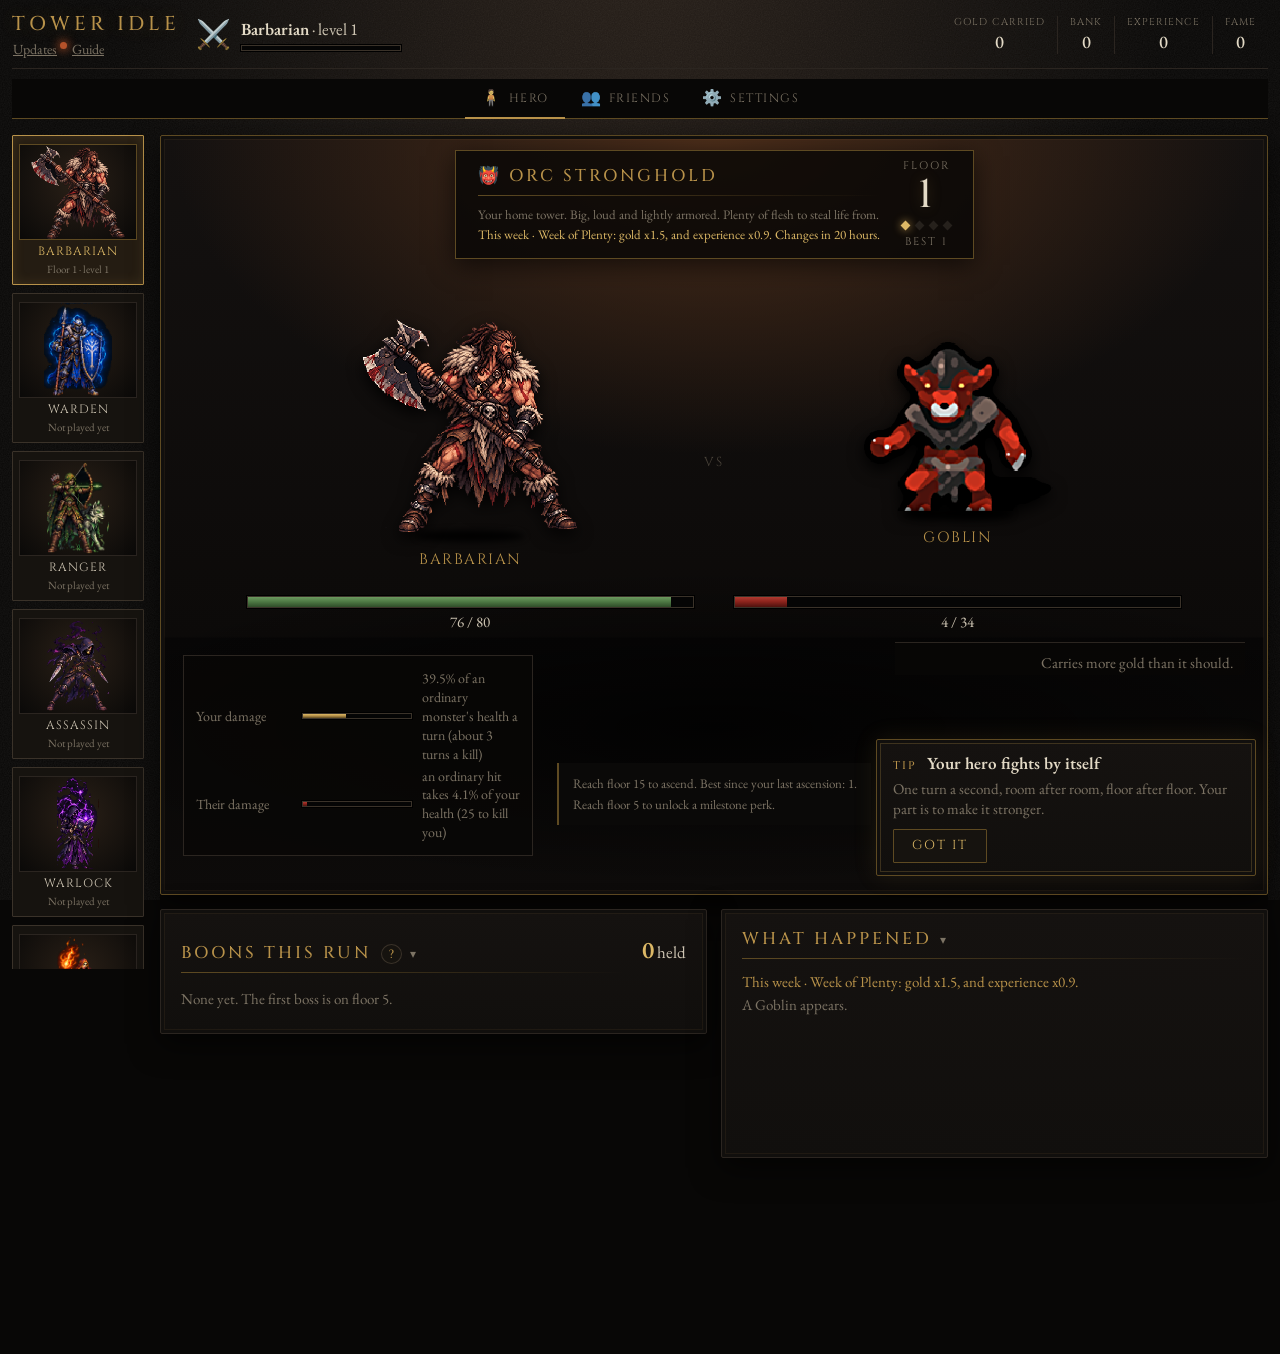
==== commit 866b448a: "The arena: on a wide screen the fight fills the screen, and tabs are windows Modelled on landscape i" ====
--- a/index.html
+++ b/index.html
@@ -11,7 +11,7 @@
   <link rel="preconnect" href="https://fonts.googleapis.com">
   <link rel="preconnect" href="https://fonts.gstatic.com" crossorigin>
   <link href="https://fonts.googleapis.com/css2?family=Cinzel:wght@500;700&family=EB+Garamond:wght@400;500;600&display=swap" rel="stylesheet">
-  <link rel="stylesheet" href="style.css?v=20261016b">
+  <link rel="stylesheet" href="style.css?v=20261016c">
 </head>
 <body data-tab="tower">
 
@@ -266,17 +266,17 @@
     <!-- Everything else, one tab at a time -->
     <section class="side">
       <nav class="tabs">
-        <button id="tab-tower" class="tab-tower" data-icon="⚔️" title="Tower" onclick="showTab('tower')">Fight</button>
-        <button id="tab-character" data-icon="🧍" title="Character" onclick="showTab('character')">Hero</button>
-        <button id="tab-inventory" data-icon="🎒" title="Inventory" onclick="showTab('inventory')">Items</button>
-        <button id="tab-skills" data-icon="✨" title="Skills" onclick="showTab('skills')">Skills</button>
-        <button id="tab-town" data-icon="🏘️" title="Town" onclick="showTab('town')">Town</button>
-        <button id="tab-travel" data-icon="🗼" title="Towers" onclick="showTab('travel')">Towers</button>
-        <button id="tab-milestones" data-icon="🏅" title="Milestones" onclick="showTab('milestones')">Perks</button>
-        <button id="tab-ascension" data-icon="⭐" title="Ascension" onclick="showTab('ascension')">Ascend</button>
-        <button id="tab-legend" data-icon="👑" title="Legend" onclick="showTab('legend')">Legend</button>
-        <button id="tab-friends" data-icon="👥" title="Friends" onclick="showTab('friends')">Friends</button>
-        <button id="tab-save" data-icon="⚙️" title="Settings" onclick="showTab('save')">Settings</button>
+        <button id="tab-tower" class="tab-tower" data-icon="⚔️" title="Tower" onclick="pressTab('tower')">Fight</button>
+        <button id="tab-character" data-icon="🧍" title="Character" onclick="pressTab('character')">Hero</button>
+        <button id="tab-inventory" data-icon="🎒" title="Inventory" onclick="pressTab('inventory')">Items</button>
+        <button id="tab-skills" data-icon="✨" title="Skills" onclick="pressTab('skills')">Skills</button>
+        <button id="tab-town" data-icon="🏘️" title="Town" onclick="pressTab('town')">Town</button>
+        <button id="tab-travel" data-icon="🗼" title="Towers" onclick="pressTab('travel')">Towers</button>
+        <button id="tab-milestones" data-icon="🏅" title="Milestones" onclick="pressTab('milestones')">Perks</button>
+        <button id="tab-ascension" data-icon="⭐" title="Ascension" onclick="pressTab('ascension')">Ascend</button>
+        <button id="tab-legend" data-icon="👑" title="Legend" onclick="pressTab('legend')">Legend</button>
+        <button id="tab-friends" data-icon="👥" title="Friends" onclick="pressTab('friends')">Friends</button>
+        <button id="tab-save" data-icon="⚙️" title="Settings" onclick="pressTab('save')">Settings</button>
 
         <!-- ON A PHONE the fight is a tab of its own, so it is out of sight while any other
              tab is open. This strip stays at the top instead: the floor and both health
@@ -635,6 +635,9 @@
           <p id="friends-message" class="note"></p>
         </div>
       </div>
+
+      <!-- ON A WIDE SCREEN a tab opens as a window over the fight, and this closes it -->
+      <button id="window-close" class="window-close-tab" onclick="showTab('tower')" title="Close" aria-label="Close">&#10005;</button>
 
       <!-- Settings and save -->
       <div class="page" id="page-save">
@@ -774,38 +777,38 @@
          3. the file version.txt
        The ?v= makes browsers fetch the new files instead of old remembered ones, and
        version.txt is how a game left open finds out it is out of date (see game/start.js). -->
-  <script>const gameVersion = "20261016b";</script>
-  <script src="data.js?v=20261016b"></script>
-  <script src="updates.js?v=20261016b"></script>
-  <script src="towers.js?v=20261016b"></script>
-  <script src="classes/barbarian.js?v=20261016b"></script>
-  <script src="classes/warden.js?v=20261016b"></script>
-  <script src="classes/ranger.js?v=20261016b"></script>
-  <script src="classes/assassin.js?v=20261016b"></script>
-  <script src="classes/warlock.js?v=20261016b"></script>
-  <script src="classes/elementalist.js?v=20261016b"></script>
-  <script src="classes/zealot.js?v=20261016b"></script>
-  <script src="classes/beasttamer.js?v=20261016b"></script>
+  <script>const gameVersion = "20261016c";</script>
+  <script src="data.js?v=20261016c"></script>
+  <script src="updates.js?v=20261016c"></script>
+  <script src="towers.js?v=20261016c"></script>
+  <script src="classes/barbarian.js?v=20261016c"></script>
+  <script src="classes/warden.js?v=20261016c"></script>
+  <script src="classes/ranger.js?v=20261016c"></script>
+  <script src="classes/assassin.js?v=20261016c"></script>
+  <script src="classes/warlock.js?v=20261016c"></script>
+  <script src="classes/elementalist.js?v=20261016c"></script>
+  <script src="classes/zealot.js?v=20261016c"></script>
+  <script src="classes/beasttamer.js?v=20261016c"></script>
   <!-- The game's rules, in this order (start.js last) -->
-  <script src="game/state.js?v=20261016b"></script>
-  <script src="game/bonuses.js?v=20261016b"></script>
-  <script src="game/legend.js?v=20261016b"></script>
-  <script src="game/weekly.js?v=20261016b"></script>
-  <script src="game/equipment.js?v=20261016b"></script>
-  <script src="game/abilities.js?v=20261016b"></script>
-  <script src="game/bosses.js?v=20261016b"></script>
-  <script src="game/summary.js?v=20261016b"></script>
-  <script src="game/companion.js?v=20261016b"></script>
-  <script src="game/skills.js?v=20261016b"></script>
-  <script src="game/save.js?v=20261016b"></script>
-  <script src="game/page-build.js?v=20261016b"></script>
-  <script src="game/page-show.js?v=20261016b"></script>
-  <script src="game/fights.js?v=20261016b"></script>
-  <script src="game/tidy.js?v=20261016b"></script>
-  <script src="game/feel.js?v=20261016b"></script>
-  <script src="game/tips.js?v=20261016b"></script>
-  <script src="game/start.js?v=20261016b"></script>
-  <script src="cloud.js?v=20261016b"></script>
-  <script src="friends.js?v=20261016b"></script>
+  <script src="game/state.js?v=20261016c"></script>
+  <script src="game/bonuses.js?v=20261016c"></script>
+  <script src="game/legend.js?v=20261016c"></script>
+  <script src="game/weekly.js?v=20261016c"></script>
+  <script src="game/equipment.js?v=20261016c"></script>
+  <script src="game/abilities.js?v=20261016c"></script>
+  <script src="game/bosses.js?v=20261016c"></script>
+  <script src="game/summary.js?v=20261016c"></script>
+  <script src="game/companion.js?v=20261016c"></script>
+  <script src="game/skills.js?v=20261016c"></script>
+  <script src="game/save.js?v=20261016c"></script>
+  <script src="game/page-build.js?v=20261016c"></script>
+  <script src="game/page-show.js?v=20261016c"></script>
+  <script src="game/fights.js?v=20261016c"></script>
+  <script src="game/tidy.js?v=20261016c"></script>
+  <script src="game/feel.js?v=20261016c"></script>
+  <script src="game/tips.js?v=20261016c"></script>
+  <script src="game/start.js?v=20261016c"></script>
+  <script src="cloud.js?v=20261016c"></script>
+  <script src="friends.js?v=20261016c"></script>
 </body>
 </html>
--- a/style.css
+++ b/style.css
@@ -669,10 +669,12 @@
 }
 
 /* The fight: you on the left, the monster on the right */
+/* game/page-show.js sets --sky to the colour of the tower you are in, on the whole fight */
+.fight-card {
+  --sky: #2a2a3a;
+}
+
 .stage {
-  /* game.js sets --sky to the colour of the tower you are in */
-  --sky: #2a2a3a;
-
   position: relative;
   display: grid;
   grid-template-columns: minmax(0, 1fr) auto minmax(0, 1fr);
@@ -2782,3 +2784,330 @@
 body.help-always .row-help {
   display: none;
 }
+
+/* ----- For one weapon (textParts in game/page-show.js) -----
+   A perk, relic, boon or ability for one weapon or element carries its name as a small
+   tag, and is dimmed while the class uses another: no sentence needs to say so. */
+.kind-tag {
+  display: inline-block;
+  margin-right: 6px;
+  padding: 0 5px;
+  border: 1px solid var(--gold-dark);
+  border-radius: 2px;
+  font-family: var(--title-font);
+  font-size: 9.5px;
+  letter-spacing: 0.8px;
+  line-height: 15px;
+  text-transform: uppercase;
+  color: var(--gold);
+  vertical-align: 1px;
+  white-space: nowrap;
+}
+
+.other-kind {
+  opacity: 0.42;
+}
+
+.other-kind:hover {
+  opacity: 0.75;
+}
+
+/* =====================================================================
+   THE ARENA: on a wide screen the fight IS the screen
+   =====================================================================
+   As in landscape idle games (Echoes of Creation was the model, October 2026): one wide
+   scene fills the window, the fighters stand in it, and everything you need while
+   watching sits over its edges: the tower and floor on a plaque at the top, how you
+   stand against the floor at the bottom left, your abilities and what is waiting in the
+   middle, the monster at the bottom right. The heroes stay in their column on the left.
+   A tab opens as a WINDOW over the right of the scene (the open .page), and the
+   fighters step left so that the fight stays in sight. Its ✕, or its tab pressed
+   again, closes it (pressTab in game/page-show.js). The boons and the log are a strip
+   under the scene. A phone keeps the layout above: none of this applies below 1000
+   pixels. Selectors start with "body .play" or similar so that they win over the
+   short-fight rules, which are written for a phone. */
+@media (min-width: 1000px) {
+  /* How wide a tab's window is: the window, its ✕ and the scene beside it all read it */
+  body {
+    --window-width: min(560px, 40vw);
+  }
+
+  body .layout,
+  body:not([data-tab="tower"]) .layout {
+    grid-template-columns: 132px minmax(0, 1fr);
+    gap: 16px;
+  }
+
+  body .play,
+  body:not([data-tab="tower"]) .play,
+  body[data-tab="tower"] .play {
+    grid-column: 2;
+    position: static;
+    max-height: none;
+    overflow: visible;
+    display: grid;
+    grid-template-columns: minmax(0, 1fr) minmax(0, 1fr);
+    gap: 14px;
+    align-items: start;
+  }
+
+  /* ----- The scene ----- */
+  body .play .fight-card {
+    grid-column: 1 / -1;
+    display: grid;
+    grid-template-columns: minmax(0, 1fr) auto minmax(0, 1fr);
+    column-gap: 24px;
+    align-content: start;
+    min-height: calc(100vh - 140px);
+    margin: 0;
+    padding: 14px 22px 18px;
+    transition: padding-right 0.35s;
+    border-color: var(--gold-dark);
+    background:
+      var(--scene-art, none) center / cover no-repeat,
+      radial-gradient(ellipse 70% 60% at 50% 0%, var(--sky) 0%, transparent 70%),
+      radial-gradient(ellipse 90% 30% at 50% 78%, rgba(0, 0, 0, 0.75) 0%, transparent 70%),
+      linear-gradient(180deg, #141110 0%, #0c0a09 66%, #070606 66.3%, #0d0b0a 100%);
+    image-rendering: pixelated;
+  }
+
+  /* The tower and the floor: a plaque at the top, in the middle */
+  body .play .fight-card .tower-head {
+    grid-column: 1 / -1;
+    grid-row: 1;
+    justify-self: center;
+    display: flex;
+    align-items: center;
+    gap: 22px;
+    max-width: 760px;
+    margin: 0 0 6px;
+    padding: 8px 22px;
+    background: rgba(8, 7, 6, 0.82);
+    border: 1px solid var(--gold-dark);
+    box-shadow: 0 6px 24px rgba(0, 0, 0, 0.6);
+  }
+
+  body .play .fight-card #tower-note:not(:empty),
+  body .play .fight-card #week-note:not([hidden]) {
+    display: block;
+    margin: 2px 0 0;
+    font-size: 13px;
+  }
+
+  body .play .fight-card .pips {
+    display: flex;
+  }
+
+  /* The fighters, big, in the open */
+  body .play .fight-card .stage {
+    --art-height: clamp(100px, 24vh, 320px);
+    grid-column: 1 / -1;
+    grid-row: 2;
+    align-items: end;
+    min-height: clamp(200px, 40vh, 600px);
+    margin: 0;
+    padding: 30px 6% 10px;
+    background: none;
+    border: none;
+    box-shadow: none;
+  }
+
+  body .play .fight-card .stage::before {
+    display: none;
+  }
+
+  body .play .fight-card .fighter-name {
+    font-size: 15px;
+  }
+
+  body .play .fight-card .shadow {
+    display: block;
+  }
+
+  /* ----- Over the bottom of the scene ----- */
+  body .play .fight-card #pressure {
+    display: block;
+    grid-column: 1;
+    grid-row: 3 / span 4;
+    align-self: end;
+    padding: 10px 12px;
+    background: rgba(8, 7, 6, 0.78);
+    border: 1px solid var(--card-edge);
+  }
+
+  body .play .fight-card #ability-bar {
+    grid-column: 2;
+    grid-row: 3;
+  }
+
+  body .play .fight-card #ready {
+    grid-column: 2;
+    grid-row: 4;
+  }
+
+  body .play .fight-card #goals {
+    display: block;
+    grid-column: 2;
+    grid-row: 5;
+    max-width: 420px;
+    font-size: 13px;
+  }
+
+  body .play .fight-card #monster-text,
+  body .play .fight-card #boss-rules:not([hidden]),
+  body .play .fight-card .weak-line,
+  body .play .fight-card #monster-numbers {
+    display: block;
+    grid-column: 3;
+    margin: 0;
+    padding: 2px 12px;
+    text-align: right;
+    background: rgba(8, 7, 6, 0.78);
+  }
+
+  body .play .fight-card #monster-text {
+    grid-row: 3;
+    padding-top: 10px;
+    border-top: 1px solid var(--card-edge);
+  }
+
+  body .play .fight-card #boss-rules {
+    grid-row: 4;
+  }
+
+  body .play .fight-card .weak-line {
+    grid-row: 5;
+  }
+
+  body .play .fight-card #monster-numbers {
+    grid-row: 6;
+    padding-bottom: 10px;
+  }
+
+  /* ----- The boons and the log: a strip under the scene ----- */
+  body .play > .card:not(.fight-card):not(#away-report) {
+    display: block;
+    margin: 0;
+    max-height: 320px;
+    overflow-y: auto;
+    scrollbar-width: thin;
+    scrollbar-color: var(--gold-dark) transparent;
+  }
+
+  body .play > #away-report {
+    grid-column: 1 / -1;
+  }
+
+  /* ----- A tab is a window over the scene ----- */
+  body .page {
+    position: fixed;
+    top: 128px;
+    right: max(24px, calc((100vw - 1860px) / 2 + 24px));
+    z-index: 7;
+    width: var(--window-width);
+    max-height: calc(100vh - 148px);
+    overflow-y: auto;
+    padding: 34px 12px 4px;
+    background: rgba(10, 9, 8, 0.95);
+    border: 1px solid var(--gold-dark);
+    box-shadow: 0 24px 70px rgba(0, 0, 0, 0.85);
+    scrollbar-width: thin;
+    scrollbar-color: var(--gold-dark) transparent;
+  }
+
+  body .page .card {
+    margin-bottom: 10px;
+    padding: 14px 16px;
+    box-shadow: none;
+  }
+
+  /* Everything in the scene steps left of the window, so the fight stays in sight
+     (the scene itself, its colour or picture, still fills the screen behind it) */
+  body:not([data-tab="tower"]) .play .fight-card {
+    padding-right: calc(var(--window-width) + 48px);
+  }
+
+  .window-close-tab {
+    display: none;
+  }
+
+  body:not([data-tab="tower"]) .window-close-tab {
+    position: fixed;
+    top: 134px;
+    right: calc(max(24px, calc((100vw - 1860px) / 2 + 24px)) + 8px);
+    z-index: 8;
+    display: flex;
+    align-items: center;
+    justify-content: center;
+    width: 26px;
+    height: 26px;
+    padding: 0;
+    border: 1px solid var(--gold-dark);
+    background: #16120e;
+    color: var(--gold);
+    font-size: 13px;
+  }
+}
+
+/* A window open on a screen too narrow for three columns beside it: what sits over
+   the bottom of the scene goes into one column, and the monster's story and the goals
+   wait until the window closes */
+@media (min-width: 1000px) and (max-width: 1599px) {
+  body {
+    --window-width: min(460px, 38vw);
+  }
+
+  body:not([data-tab="tower"]) .play .fight-card {
+    grid-template-columns: minmax(0, 1fr);
+  }
+
+  /* (by id as well: the rules above place these by id, and an id outweighs "> *") */
+  body:not([data-tab="tower"]) .play .fight-card > *,
+  body:not([data-tab="tower"]) .play .fight-card #pressure,
+  body:not([data-tab="tower"]) .play .fight-card #ability-bar,
+  body:not([data-tab="tower"]) .play .fight-card #ready,
+  body:not([data-tab="tower"]) .play .fight-card #goals,
+  body:not([data-tab="tower"]) .play .fight-card #monster-text,
+  body:not([data-tab="tower"]) .play .fight-card #boss-rules,
+  body:not([data-tab="tower"]) .play .fight-card #monster-numbers {
+    grid-column: 1 / -1;
+    grid-row: auto;
+  }
+
+  body:not([data-tab="tower"]) .play .fight-card .tower-head {
+    max-width: 100%;
+  }
+
+  body:not([data-tab="tower"]) .play .fight-card #tower-note {
+    display: none;
+  }
+
+  body:not([data-tab="tower"]) .play .fight-card #pressure,
+  body:not([data-tab="tower"]) .play .fight-card .weak-line,
+  body:not([data-tab="tower"]) .play .fight-card #monster-numbers,
+  body:not([data-tab="tower"]) .play .fight-card #boss-rules {
+    align-self: auto;
+    justify-self: center;
+    width: 100%;
+    max-width: 520px;
+    text-align: center;
+  }
+
+  body:not([data-tab="tower"]) .play .fight-card #ability-bar,
+  body:not([data-tab="tower"]) .play .fight-card #ready {
+    justify-self: center;
+  }
+
+  body:not([data-tab="tower"]) .play .fight-card #monster-text,
+  body:not([data-tab="tower"]) .play .fight-card #goals {
+    display: none;
+  }
+}
+
+/* A very wide screen: the column of heroes is two tiles wide */
+@media (min-width: 1600px) {
+  body .layout,
+  body:not([data-tab="tower"]) .layout {
+    grid-template-columns: 268px minmax(0, 1fr);
+  }
+}
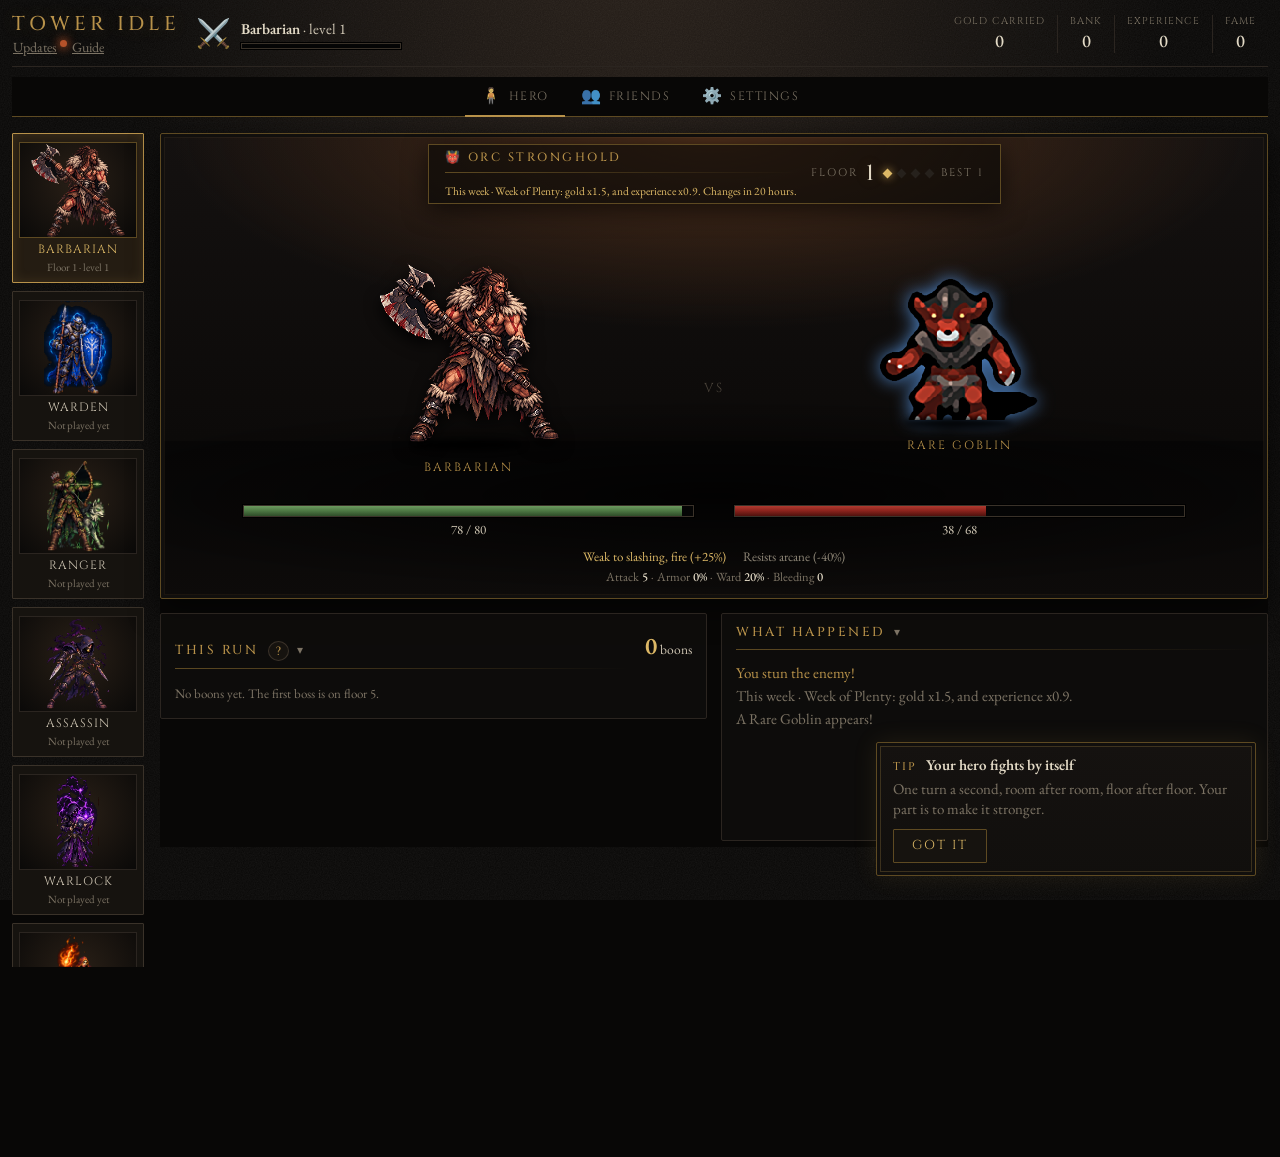
==== commit a32f91f4: "This run: boons and relics as small tiles in one box The box under the fight was a full-width row pe" ====
--- a/index.html
+++ b/index.html
@@ -245,15 +245,19 @@
       </div>
 
       <!-- The upgrades bosses have given this run. Always on the page, so there is no hurry to read them. -->
-      <div class="card">
+      <!-- THIS RUN: the boons bosses have given, and the relics found, as small tiles.
+           Both last until you fall. (The Items tab shows the relics in full.) -->
+      <div class="card run-card">
         <div class="card-head">
-          <h2>Boons this run</h2>
-          <p><strong id="upgrade-count" class="big-number">0</strong> held</p>
-        </div>
-        <p class="note">Every boss you defeat gives one boon that suits the weapon you are using. Boons last until you fall. Each one also makes you stronger all round: right now <strong id="upgrade-boost">+0%</strong> attack and health.</p>
-        <p id="upgrades-empty" class="note">None yet. The first boss is on floor 5.</p>
-        <!-- The rows are made by the game (game/) from the class's upgrades list -->
-        <div id="upgrades"></div>
+          <h2>This run</h2>
+          <p><strong id="upgrade-count" class="big-number">0</strong> boons</p>
+        </div>
+        <p class="note">Every boss you defeat gives one boon that suits the weapon you are using. Boons last until you fall. Each one also makes you stronger all round: right now <strong id="upgrade-boost">+0%</strong> attack and health. The relics you hold are here too.</p>
+        <p id="upgrades-empty" class="note">No boons yet. The first boss is on floor 5.</p>
+        <!-- The tiles are made by the game (game/) from the class's upgrades list -->
+        <div id="upgrades" class="run-tiles"></div>
+        <!-- One tile for each relic held (showRelics in game/page-show.js) -->
+        <div id="run-relics" class="run-tiles"></div>
       </div>
 
       <div class="card">
--- a/style.css
+++ b/style.css
@@ -3111,3 +3111,210 @@
     grid-template-columns: 268px minmax(0, 1fr);
   }
 }
+
+/* ----- A calmer arena -----
+   The first arena was a phone's page made big: large type, big boxes and a paragraph
+   under the fight. Players found it rough on the eyes (October 2026). So on a wide
+   screen the scene keeps only what is watched: the fighters, their bars, the monster's
+   weaknesses and numbers on one small line, your abilities and what is waiting. The
+   plaque is one line. How you stand against the floor (#pressure), the monster's
+   story, the goals and the tower's description are not shown here: a wall still shows
+   as the "Stuck?" button. Everything else is in smaller type, in lighter boxes. */
+@media (min-width: 1000px) {
+  body {
+    font-size: 15px;
+  }
+
+  h2 {
+    font-size: 13px;
+    letter-spacing: 2.5px;
+  }
+
+  /* The scene: only what is watched */
+  body .play .fight-card #pressure,
+  body .play .fight-card #monster-text,
+  body .play .fight-card #goals,
+  body .play .fight-card #tower-note,
+  body:not([data-tab="tower"]) .play .fight-card #pressure,
+  body:not([data-tab="tower"]) .play .fight-card #monster-text,
+  body:not([data-tab="tower"]) .play .fight-card #goals {
+    display: none;
+  }
+
+  body .play .fight-card .stage {
+    --art-height: clamp(90px, 20vh, 230px);
+    min-height: clamp(180px, 36vh, 480px);
+  }
+
+  body .play .fight-card .fighter-name {
+    font-size: 12px;
+    letter-spacing: 2px;
+  }
+
+  body .play .fight-card .bar-text {
+    font-size: 13px;
+  }
+
+  /* The plaque: one slim line */
+  body .play .fight-card .tower-head {
+    gap: 14px;
+    padding: 4px 16px;
+    background: rgba(8, 7, 6, 0.6);
+  }
+
+  body .play .fight-card .tower-head h2 {
+    font-size: 12px;
+  }
+
+  body .play .fight-card #week-note:not([hidden]) {
+    font-size: 11.5px;
+  }
+
+  body .play .fight-card .floor-box {
+    display: flex;
+    align-items: center;
+    gap: 8px;
+    font-size: 11px;
+  }
+
+  body .play .fight-card .floor-box strong {
+    font-size: 22px;
+    line-height: 1;
+  }
+
+  /* The monster's weaknesses and numbers: one quiet line under the fight, no box */
+  body .play .fight-card .weak-line,
+  body .play .fight-card #monster-numbers,
+  body .play .fight-card #boss-rules:not([hidden]),
+  body:not([data-tab="tower"]) .play .fight-card .weak-line,
+  body:not([data-tab="tower"]) .play .fight-card #monster-numbers,
+  body:not([data-tab="tower"]) .play .fight-card #boss-rules:not([hidden]) {
+    grid-column: 1 / -1;
+    grid-row: auto;
+    justify-self: center;
+    width: auto;
+    max-width: 100%;
+    padding: 0;
+    border: none;
+    background: none;
+    font-size: 12.5px;
+    color: var(--faded);
+    text-align: center;
+  }
+
+  body .play .fight-card #monster-numbers strong {
+    font-weight: 500;
+  }
+
+  body .play .fight-card #ability-bar,
+  body .play .fight-card #ready,
+  body:not([data-tab="tower"]) .play .fight-card #ability-bar,
+  body:not([data-tab="tower"]) .play .fight-card #ready {
+    grid-column: 1 / -1;
+    grid-row: auto;
+    justify-self: center;
+  }
+
+  body .play .fight-card #ability-bar button,
+  body .play .fight-card .ready-button {
+    padding: 3px 9px;
+    font-size: 12px;
+  }
+
+  body .play .fight-card {
+    grid-template-columns: minmax(0, 1fr);
+    min-height: 0;
+    padding: 10px 18px 12px;
+  }
+
+  /* The windows, the boons and the log: smaller type in lighter boxes */
+  body .page .card,
+  body .play > .card:not(.fight-card) {
+    padding: 10px 14px;
+    background: rgba(17, 15, 13, 0.7);
+    box-shadow: none;
+  }
+
+  body .page .note,
+  body .play > .card .note {
+    font-size: 13px;
+  }
+
+  body .page .row {
+    padding: 7px 0;
+  }
+
+  body .page .row-title {
+    font-size: 14px;
+  }
+
+  body .page button {
+    padding: 4px 10px;
+    font-size: 13px;
+  }
+
+  body .page .row button {
+    min-width: 84px;
+  }
+
+  body .play > .card:not(.fight-card) {
+    max-height: 220px;
+    font-size: 13.5px;
+  }
+}
+
+@media (min-width: 1000px) {
+  /* (the phone keeps room for a boss's rules, so that the fight does not jump when one
+     appears; the scene has no need of the empty space) */
+  body .play .fight-card .boss-rules {
+    min-height: 0;
+  }
+
+  body .play .fight-card .boss-rules[hidden],
+  body .play .fight-card #tower-note:not(:empty) {
+    display: none;
+  }
+}
+
+/* ----- This run: boons and relics as small tiles (under the fight) -----
+   A boon or a relic was a full-width row, and the box under the fight grew taller with
+   every boss. As tiles, several sit side by side. */
+.run-tiles {
+  display: grid;
+  grid-template-columns: repeat(auto-fill, minmax(190px, 1fr));
+  gap: 6px;
+  margin-top: 8px;
+}
+
+.run-tiles:empty {
+  display: none;
+}
+
+.run-tile {
+  padding: 6px 9px;
+  background: rgba(0, 0, 0, 0.25);
+  border: 1px solid var(--card-edge);
+}
+
+.run-tile .row-title {
+  font-size: 13.5px;
+}
+
+.run-tile .note {
+  margin: 1px 0 0;
+  font-size: 12px;
+  line-height: 1.3;
+}
+
+.relic-tile {
+  border-color: #3c3326;
+}
+
+.relic-tile.legendary {
+  border-color: var(--ember);
+}
+
+/* The close button of a tab's window belongs to the arena (wide screens) only */
+.window-close-tab {
+  display: none;
+}
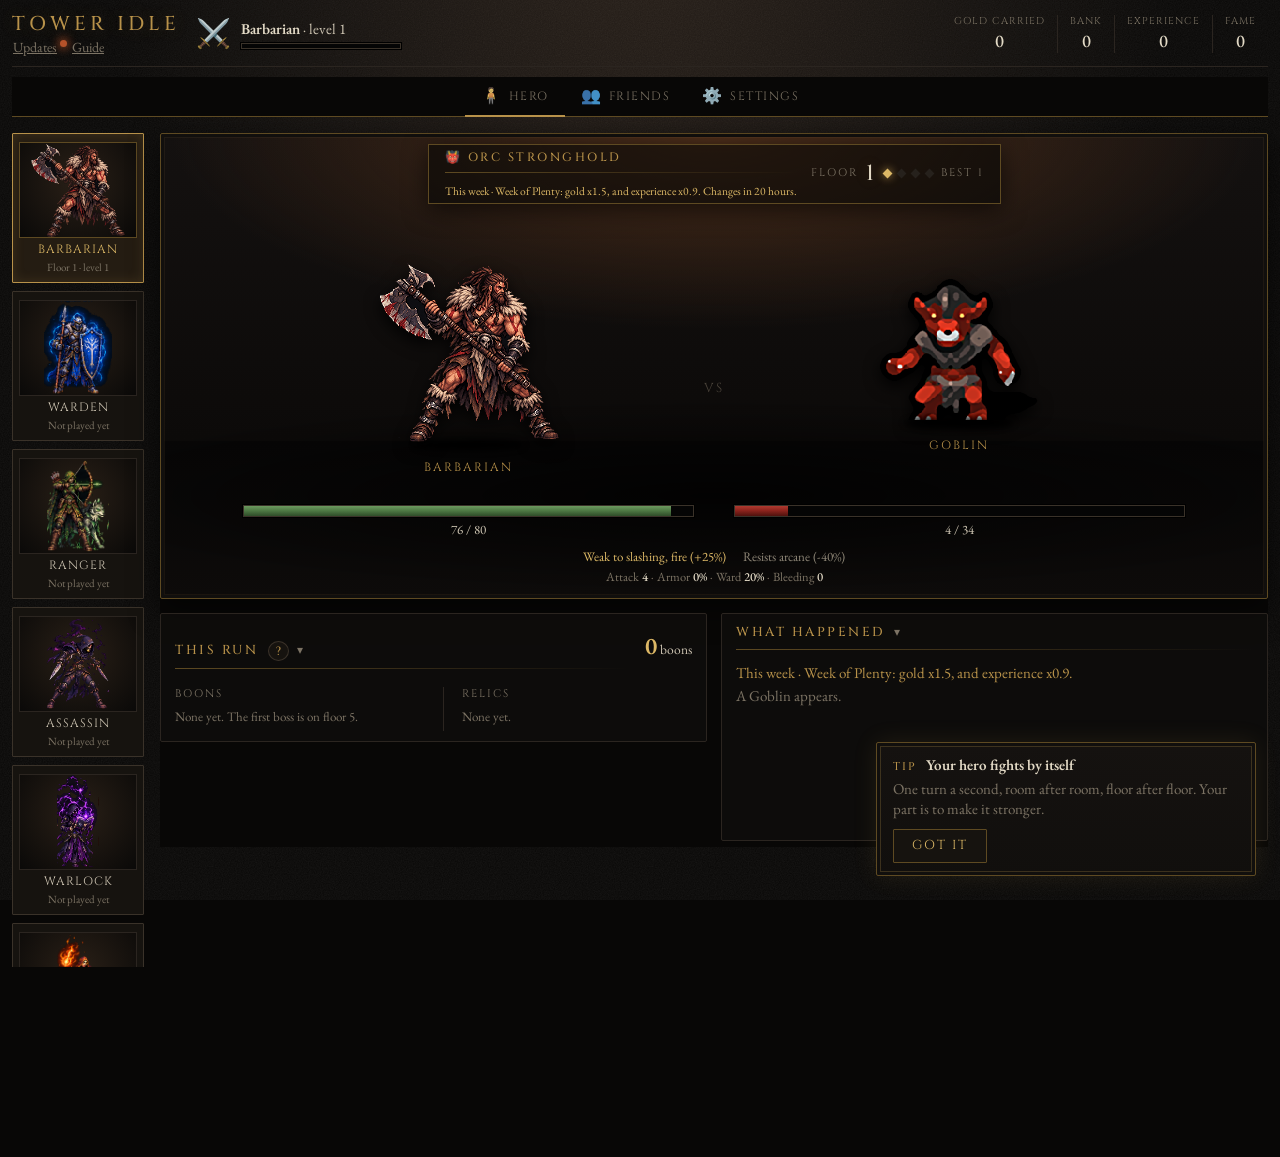
==== commit 9622a149: "This run: boons left, relics right, as badges that explain themselves Each boon and relic is a squar" ====
--- a/index.html
+++ b/index.html
@@ -253,11 +253,22 @@
           <p><strong id="upgrade-count" class="big-number">0</strong> boons</p>
         </div>
         <p class="note">Every boss you defeat gives one boon that suits the weapon you are using. Boons last until you fall. Each one also makes you stronger all round: right now <strong id="upgrade-boost">+0%</strong> attack and health. The relics you hold are here too.</p>
-        <p id="upgrades-empty" class="note">No boons yet. The first boss is on floor 5.</p>
-        <!-- The tiles are made by the game (game/) from the class's upgrades list -->
-        <div id="upgrades" class="run-tiles"></div>
-        <!-- One tile for each relic held (showRelics in game/page-show.js) -->
-        <div id="run-relics" class="run-tiles"></div>
+        <!-- Two halves: the boons on the left, the relics on the right, each a row of
+             badges. A badge shows what it does when pointed at or tapped (style.css). -->
+        <div class="run-halves">
+          <div class="run-half">
+            <p class="run-label">Boons</p>
+            <p id="upgrades-empty" class="note">None yet. The first boss is on floor 5.</p>
+            <!-- Made by showUpgrades (game/page-show.js) from the class's upgrades list -->
+            <div id="upgrades" class="badges"></div>
+          </div>
+          <div class="run-half">
+            <p class="run-label">Relics <span id="run-relic-count"></span></p>
+            <p id="run-relics-empty" class="note">None yet.</p>
+            <!-- Made by showRunRelics (game/page-show.js) -->
+            <div id="run-relics" class="badges"></div>
+          </div>
+        </div>
       </div>
 
       <div class="card">
--- a/style.css
+++ b/style.css
@@ -3276,45 +3276,122 @@
   }
 }
 
-/* ----- This run: boons and relics as small tiles (under the fight) -----
-   A boon or a relic was a full-width row, and the box under the fight grew taller with
-   every boss. As tiles, several sit side by side. */
-.run-tiles {
+/* ----- This run: boons on the left, relics on the right, as badges -----
+   A badge is a square with a picture, the name under it and a number in its corner. What
+   it does shows in a small box when it is pointed at, or tapped (it takes the focus), so
+   the box under the fight is pictures to look at, not sentences to read. */
+.run-halves {
   display: grid;
-  grid-template-columns: repeat(auto-fill, minmax(190px, 1fr));
-  gap: 6px;
+  grid-template-columns: minmax(0, 1fr) minmax(0, 1fr);
+  gap: 18px;
   margin-top: 8px;
 }
 
-.run-tiles:empty {
-  display: none;
-}
-
-.run-tile {
-  padding: 6px 9px;
-  background: rgba(0, 0, 0, 0.25);
-  border: 1px solid var(--card-edge);
-}
-
-.run-tile .row-title {
-  font-size: 13.5px;
-}
-
-.run-tile .note {
-  margin: 1px 0 0;
-  font-size: 12px;
-  line-height: 1.3;
-}
-
-.relic-tile {
-  border-color: #3c3326;
-}
-
-.relic-tile.legendary {
+.run-half + .run-half {
+  padding-left: 18px;
+  border-left: 1px solid var(--card-edge);
+}
+
+.run-label {
+  margin: 0 0 6px;
+  font-family: var(--title-font);
+  font-size: 11px;
+  letter-spacing: 2px;
+  text-transform: uppercase;
+  color: var(--faded);
+}
+
+.badges {
+  display: flex;
+  flex-wrap: wrap;
+  gap: 8px;
+}
+
+.badge {
+  position: relative;
+  display: flex;
+  flex-direction: column;
+  align-items: center;
+  justify-content: center;
+  width: 64px;
+  height: 64px;
+  background: radial-gradient(circle at 50% 35%, #2a2017, #0c0a08);
+  border: 1px solid var(--gold-dark);
+  border-radius: 4px;
+  cursor: help;
+  outline: none;
+}
+
+.badge:hover,
+.badge:focus {
+  border-color: var(--gold-bright);
+  box-shadow: 0 0 10px rgba(220, 184, 102, 0.35);
+}
+
+.badge.legendary {
   border-color: var(--ember);
+}
+
+.badge-icon {
+  font-size: 26px;
+  line-height: 30px;
+}
+
+.badge-name {
+  max-width: 60px;
+  overflow: hidden;
+  font-size: 9.5px;
+  line-height: 12px;
+  text-overflow: ellipsis;
+  white-space: nowrap;
+  color: var(--text);
+}
+
+.badge-count {
+  position: absolute;
+  top: -6px;
+  right: -6px;
+  min-width: 18px;
+  padding: 0 4px;
+  border-radius: 9px;
+  background: var(--gold-dark);
+  color: #f2e3bd;
+  font-size: 11px;
+  line-height: 18px;
+  text-align: center;
+}
+
+/* What it does: shown above the badge while it is pointed at or tapped */
+.badge:hover::after,
+.badge:focus::after {
+  content: attr(data-tip);
+  position: absolute;
+  bottom: calc(100% + 8px);
+  left: 0;
+  z-index: 9;
+  width: 220px;
+  padding: 7px 10px;
+  background: #0d0b09;
+  border: 1px solid var(--gold-dark);
+  box-shadow: 0 8px 24px rgba(0, 0, 0, 0.7);
+  color: var(--text);
+  font-size: 12.5px;
+  line-height: 1.35;
+  text-align: left;
+  white-space: pre-line;
+  pointer-events: none;
 }
 
 /* The close button of a tab's window belongs to the arena (wide screens) only */
 .window-close-tab {
   display: none;
 }
+
+/* (the box of badges is small, so it never needs to scroll: and a box that scrolls
+   would cut off the boxes that show what a badge does) */
+@media (min-width: 1000px) {
+  body .play > .card.run-card {
+    max-height: none;
+    overflow: visible;
+  }
+}
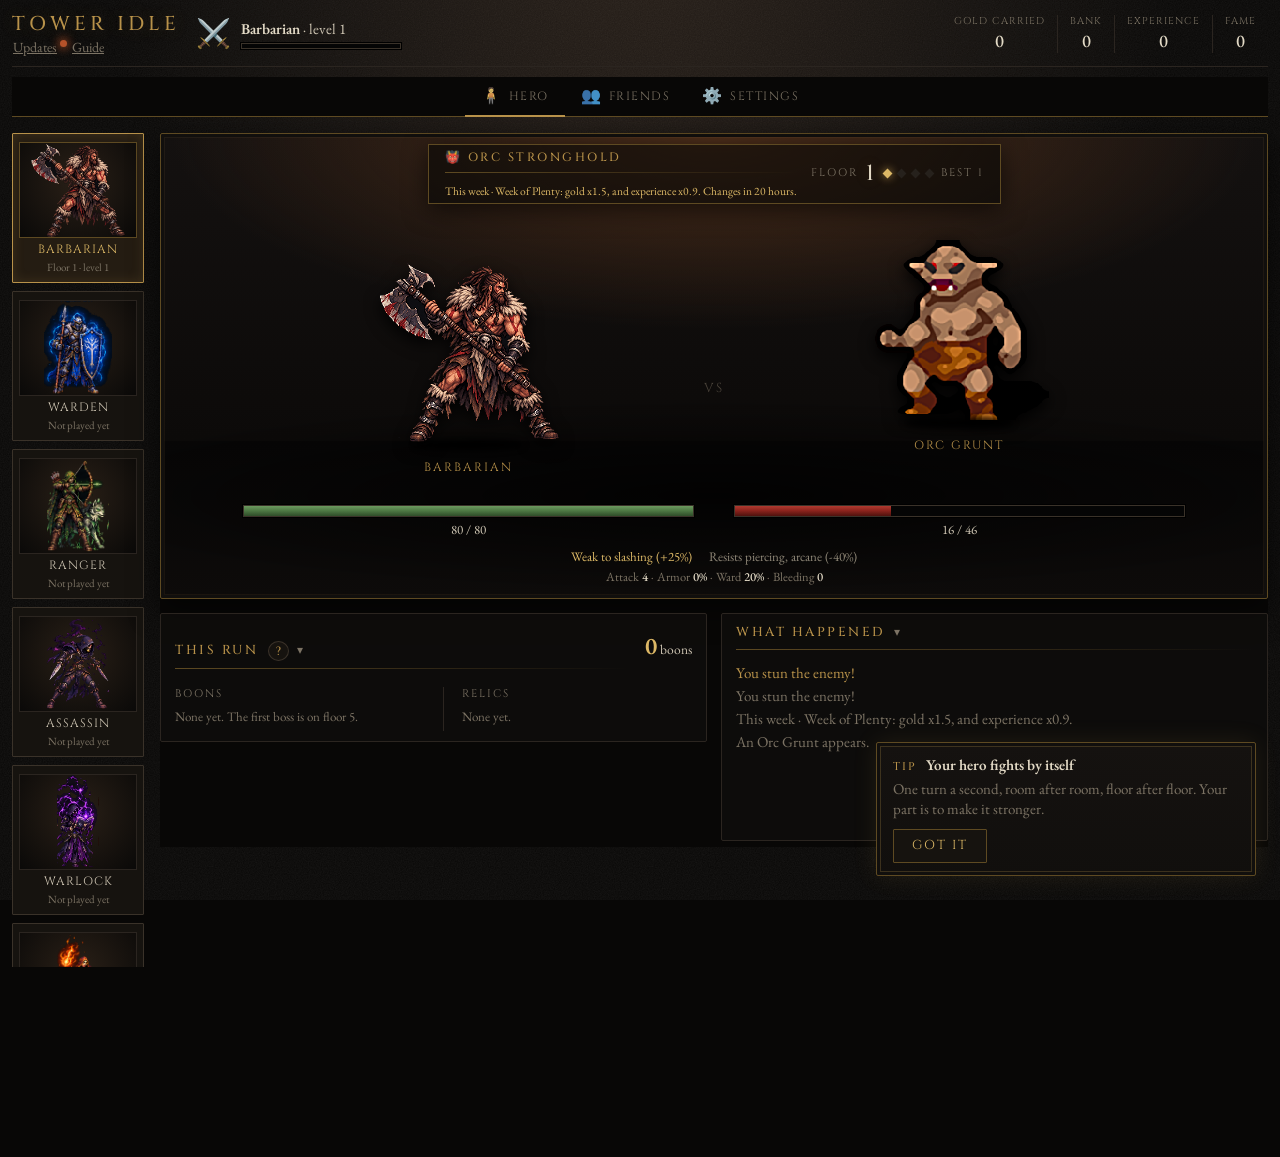
==== commit 4176060e: "Perks tab: each perk is a badge with a picture, its name and its few words Co-Authored-By: Claude Op" ====
--- a/index.html
+++ b/index.html
@@ -11,7 +11,7 @@
   <link rel="preconnect" href="https://fonts.googleapis.com">
   <link rel="preconnect" href="https://fonts.gstatic.com" crossorigin>
   <link href="https://fonts.googleapis.com/css2?family=Cinzel:wght@500;700&family=EB+Garamond:wght@400;500;600&display=swap" rel="stylesheet">
-  <link rel="stylesheet" href="style.css?v=20261016c">
+  <link rel="stylesheet" href="style.css?v=20261016d">
 </head>
 <body data-tab="tower">
 
@@ -792,38 +792,38 @@
          3. the file version.txt
        The ?v= makes browsers fetch the new files instead of old remembered ones, and
        version.txt is how a game left open finds out it is out of date (see game/start.js). -->
-  <script>const gameVersion = "20261016c";</script>
-  <script src="data.js?v=20261016c"></script>
-  <script src="updates.js?v=20261016c"></script>
-  <script src="towers.js?v=20261016c"></script>
-  <script src="classes/barbarian.js?v=20261016c"></script>
-  <script src="classes/warden.js?v=20261016c"></script>
-  <script src="classes/ranger.js?v=20261016c"></script>
-  <script src="classes/assassin.js?v=20261016c"></script>
-  <script src="classes/warlock.js?v=20261016c"></script>
-  <script src="classes/elementalist.js?v=20261016c"></script>
-  <script src="classes/zealot.js?v=20261016c"></script>
-  <script src="classes/beasttamer.js?v=20261016c"></script>
+  <script>const gameVersion = "20261016d";</script>
+  <script src="data.js?v=20261016d"></script>
+  <script src="updates.js?v=20261016d"></script>
+  <script src="towers.js?v=20261016d"></script>
+  <script src="classes/barbarian.js?v=20261016d"></script>
+  <script src="classes/warden.js?v=20261016d"></script>
+  <script src="classes/ranger.js?v=20261016d"></script>
+  <script src="classes/assassin.js?v=20261016d"></script>
+  <script src="classes/warlock.js?v=20261016d"></script>
+  <script src="classes/elementalist.js?v=20261016d"></script>
+  <script src="classes/zealot.js?v=20261016d"></script>
+  <script src="classes/beasttamer.js?v=20261016d"></script>
   <!-- The game's rules, in this order (start.js last) -->
-  <script src="game/state.js?v=20261016c"></script>
-  <script src="game/bonuses.js?v=20261016c"></script>
-  <script src="game/legend.js?v=20261016c"></script>
-  <script src="game/weekly.js?v=20261016c"></script>
-  <script src="game/equipment.js?v=20261016c"></script>
-  <script src="game/abilities.js?v=20261016c"></script>
-  <script src="game/bosses.js?v=20261016c"></script>
-  <script src="game/summary.js?v=20261016c"></script>
-  <script src="game/companion.js?v=20261016c"></script>
-  <script src="game/skills.js?v=20261016c"></script>
-  <script src="game/save.js?v=20261016c"></script>
-  <script src="game/page-build.js?v=20261016c"></script>
-  <script src="game/page-show.js?v=20261016c"></script>
-  <script src="game/fights.js?v=20261016c"></script>
-  <script src="game/tidy.js?v=20261016c"></script>
-  <script src="game/feel.js?v=20261016c"></script>
-  <script src="game/tips.js?v=20261016c"></script>
-  <script src="game/start.js?v=20261016c"></script>
-  <script src="cloud.js?v=20261016c"></script>
-  <script src="friends.js?v=20261016c"></script>
+  <script src="game/state.js?v=20261016d"></script>
+  <script src="game/bonuses.js?v=20261016d"></script>
+  <script src="game/legend.js?v=20261016d"></script>
+  <script src="game/weekly.js?v=20261016d"></script>
+  <script src="game/equipment.js?v=20261016d"></script>
+  <script src="game/abilities.js?v=20261016d"></script>
+  <script src="game/bosses.js?v=20261016d"></script>
+  <script src="game/summary.js?v=20261016d"></script>
+  <script src="game/companion.js?v=20261016d"></script>
+  <script src="game/skills.js?v=20261016d"></script>
+  <script src="game/save.js?v=20261016d"></script>
+  <script src="game/page-build.js?v=20261016d"></script>
+  <script src="game/page-show.js?v=20261016d"></script>
+  <script src="game/fights.js?v=20261016d"></script>
+  <script src="game/tidy.js?v=20261016d"></script>
+  <script src="game/feel.js?v=20261016d"></script>
+  <script src="game/tips.js?v=20261016d"></script>
+  <script src="game/start.js?v=20261016d"></script>
+  <script src="cloud.js?v=20261016d"></script>
+  <script src="friends.js?v=20261016d"></script>
 </body>
 </html>
--- a/style.css
+++ b/style.css
@@ -3395,3 +3395,95 @@
     overflow: visible;
   }
 }
+
+/* ----- The Perks tab: each perk is a badge -----
+   Its picture, its name and what it gives in a few words, in place of one long button
+   per perk. The whole text shows in a box when it is pointed at (below the badge, so the
+   top of the window never cuts it off). The one picked glows. A phone has no pointing,
+   so there the few words are never cut short. */
+.milestone .choices {
+  gap: 8px;
+}
+
+.perk-badge {
+  position: relative;
+  display: flex;
+  flex-direction: column;
+  align-items: center;
+  gap: 2px;
+  flex: 1 1 0;
+  min-width: 84px;
+  max-width: 130px;
+  min-height: 92px;
+  padding: 8px 6px 7px;
+  background: radial-gradient(circle at 50% 30%, #241b13, #0c0a08);
+  border-radius: 4px;
+  text-align: center;
+}
+
+.perk-badge.chosen {
+  background: radial-gradient(circle at 50% 30%, #3a2a12, #140f08);
+  box-shadow: 0 0 12px rgba(220, 184, 102, 0.35);
+}
+
+.perk-badge:disabled {
+  opacity: 0.45;
+}
+
+.perk-badge .kind-tag {
+  position: absolute;
+  top: -8px;
+  left: 50%;
+  transform: translateX(-50%);
+  background: #0d0b09;
+}
+
+.perk-name {
+  font-size: 12.5px;
+  line-height: 1.2;
+  color: var(--text);
+}
+
+.perk-badge.chosen .perk-name {
+  color: var(--gold-bright);
+}
+
+.perk-effect {
+  font-size: 11.5px;
+  line-height: 1.25;
+  color: #b8ab92;
+}
+
+@media (hover: hover) {
+  .perk-effect {
+    display: -webkit-box;
+    -webkit-box-orient: vertical;
+    -webkit-line-clamp: 2;
+    overflow: hidden;
+  }
+
+  .perk-badge:hover::after {
+    content: attr(data-tip);
+    position: absolute;
+    top: calc(100% + 6px);
+    left: 0;
+    z-index: 9;
+    width: 220px;
+    padding: 7px 10px;
+    background: #0d0b09;
+    border: 1px solid var(--gold-dark);
+    box-shadow: 0 8px 24px rgba(0, 0, 0, 0.7);
+    color: var(--text);
+    font-size: 12.5px;
+    line-height: 1.35;
+    text-align: left;
+    white-space: pre-line;
+    pointer-events: none;
+  }
+
+  /* the badges at the right of a row open their box leftwards, to stay in the window */
+  .perk-badge:nth-child(n+3):hover::after {
+    left: auto;
+    right: 0;
+  }
+}
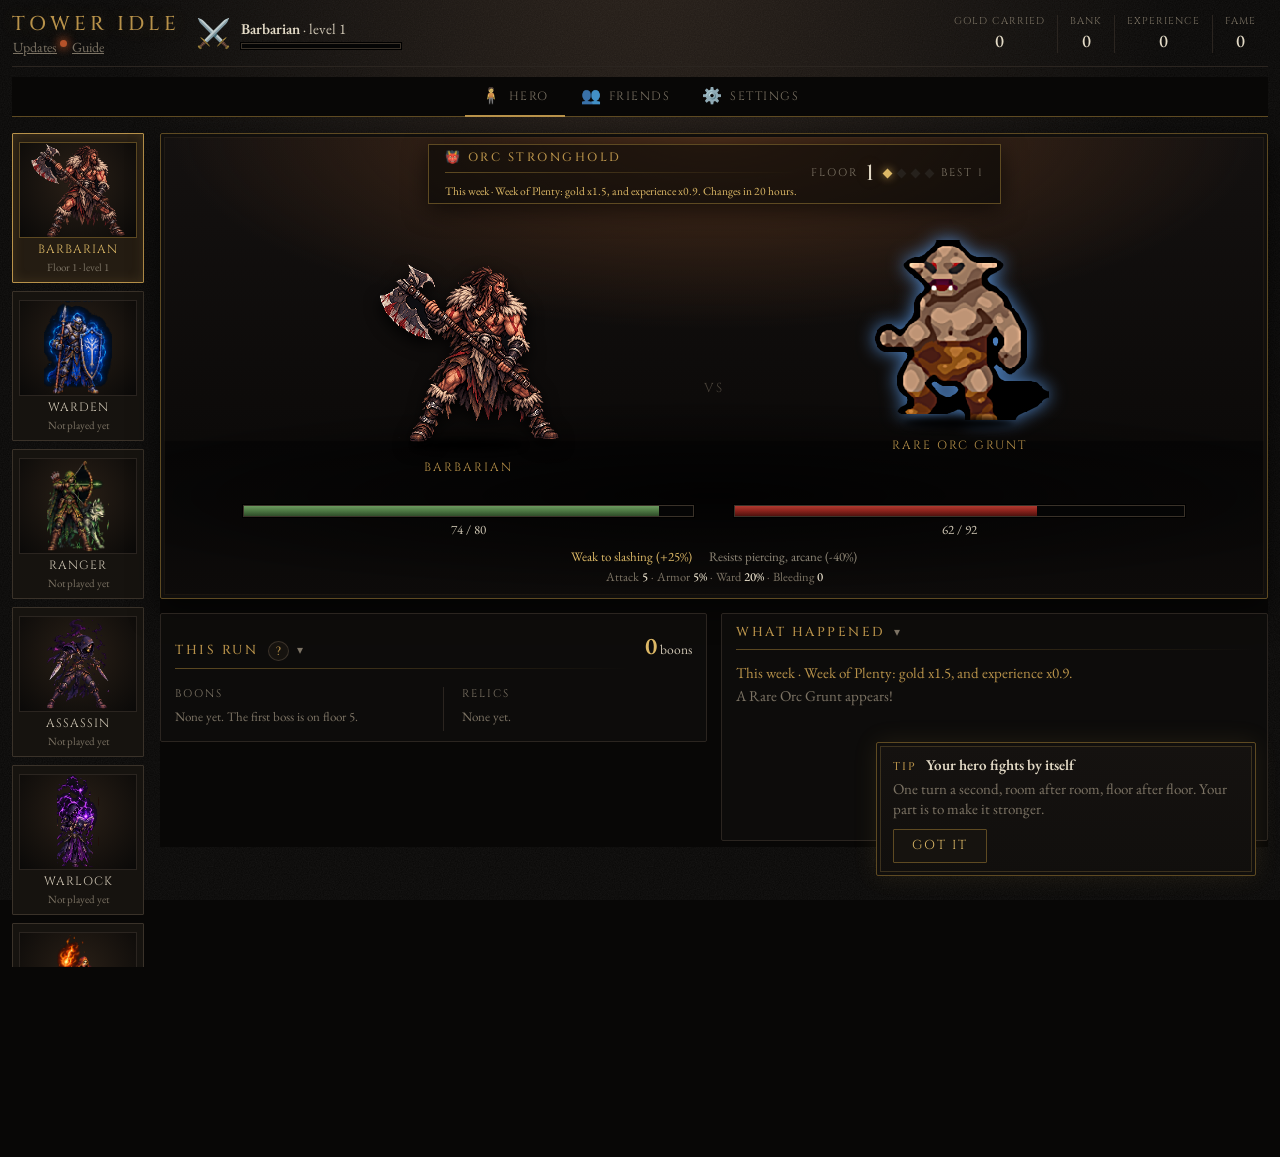
==== commit 94e1f167: "Beast Tamer: a new picture, with the companion in use beside the tamer Co-Authored-By: Claude Opus 5" ====
--- a/index.html
+++ b/index.html
@@ -11,7 +11,7 @@
   <link rel="preconnect" href="https://fonts.googleapis.com">
   <link rel="preconnect" href="https://fonts.gstatic.com" crossorigin>
   <link href="https://fonts.googleapis.com/css2?family=Cinzel:wght@500;700&family=EB+Garamond:wght@400;500;600&display=swap" rel="stylesheet">
-  <link rel="stylesheet" href="style.css?v=20261016d">
+  <link rel="stylesheet" href="style.css?v=20261016e">
 </head>
 <body data-tab="tower">
 
@@ -792,38 +792,38 @@
          3. the file version.txt
        The ?v= makes browsers fetch the new files instead of old remembered ones, and
        version.txt is how a game left open finds out it is out of date (see game/start.js). -->
-  <script>const gameVersion = "20261016d";</script>
-  <script src="data.js?v=20261016d"></script>
-  <script src="updates.js?v=20261016d"></script>
-  <script src="towers.js?v=20261016d"></script>
-  <script src="classes/barbarian.js?v=20261016d"></script>
-  <script src="classes/warden.js?v=20261016d"></script>
-  <script src="classes/ranger.js?v=20261016d"></script>
-  <script src="classes/assassin.js?v=20261016d"></script>
-  <script src="classes/warlock.js?v=20261016d"></script>
-  <script src="classes/elementalist.js?v=20261016d"></script>
-  <script src="classes/zealot.js?v=20261016d"></script>
-  <script src="classes/beasttamer.js?v=20261016d"></script>
+  <script>const gameVersion = "20261016e";</script>
+  <script src="data.js?v=20261016e"></script>
+  <script src="updates.js?v=20261016e"></script>
+  <script src="towers.js?v=20261016e"></script>
+  <script src="classes/barbarian.js?v=20261016e"></script>
+  <script src="classes/warden.js?v=20261016e"></script>
+  <script src="classes/ranger.js?v=20261016e"></script>
+  <script src="classes/assassin.js?v=20261016e"></script>
+  <script src="classes/warlock.js?v=20261016e"></script>
+  <script src="classes/elementalist.js?v=20261016e"></script>
+  <script src="classes/zealot.js?v=20261016e"></script>
+  <script src="classes/beasttamer.js?v=20261016e"></script>
   <!-- The game's rules, in this order (start.js last) -->
-  <script src="game/state.js?v=20261016d"></script>
-  <script src="game/bonuses.js?v=20261016d"></script>
-  <script src="game/legend.js?v=20261016d"></script>
-  <script src="game/weekly.js?v=20261016d"></script>
-  <script src="game/equipment.js?v=20261016d"></script>
-  <script src="game/abilities.js?v=20261016d"></script>
-  <script src="game/bosses.js?v=20261016d"></script>
-  <script src="game/summary.js?v=20261016d"></script>
-  <script src="game/companion.js?v=20261016d"></script>
-  <script src="game/skills.js?v=20261016d"></script>
-  <script src="game/save.js?v=20261016d"></script>
-  <script src="game/page-build.js?v=20261016d"></script>
-  <script src="game/page-show.js?v=20261016d"></script>
-  <script src="game/fights.js?v=20261016d"></script>
-  <script src="game/tidy.js?v=20261016d"></script>
-  <script src="game/feel.js?v=20261016d"></script>
-  <script src="game/tips.js?v=20261016d"></script>
-  <script src="game/start.js?v=20261016d"></script>
-  <script src="cloud.js?v=20261016d"></script>
-  <script src="friends.js?v=20261016d"></script>
+  <script src="game/state.js?v=20261016e"></script>
+  <script src="game/bonuses.js?v=20261016e"></script>
+  <script src="game/legend.js?v=20261016e"></script>
+  <script src="game/weekly.js?v=20261016e"></script>
+  <script src="game/equipment.js?v=20261016e"></script>
+  <script src="game/abilities.js?v=20261016e"></script>
+  <script src="game/bosses.js?v=20261016e"></script>
+  <script src="game/summary.js?v=20261016e"></script>
+  <script src="game/companion.js?v=20261016e"></script>
+  <script src="game/skills.js?v=20261016e"></script>
+  <script src="game/save.js?v=20261016e"></script>
+  <script src="game/page-build.js?v=20261016e"></script>
+  <script src="game/page-show.js?v=20261016e"></script>
+  <script src="game/fights.js?v=20261016e"></script>
+  <script src="game/tidy.js?v=20261016e"></script>
+  <script src="game/feel.js?v=20261016e"></script>
+  <script src="game/tips.js?v=20261016e"></script>
+  <script src="game/start.js?v=20261016e"></script>
+  <script src="cloud.js?v=20261016e"></script>
+  <script src="friends.js?v=20261016e"></script>
 </body>
 </html>
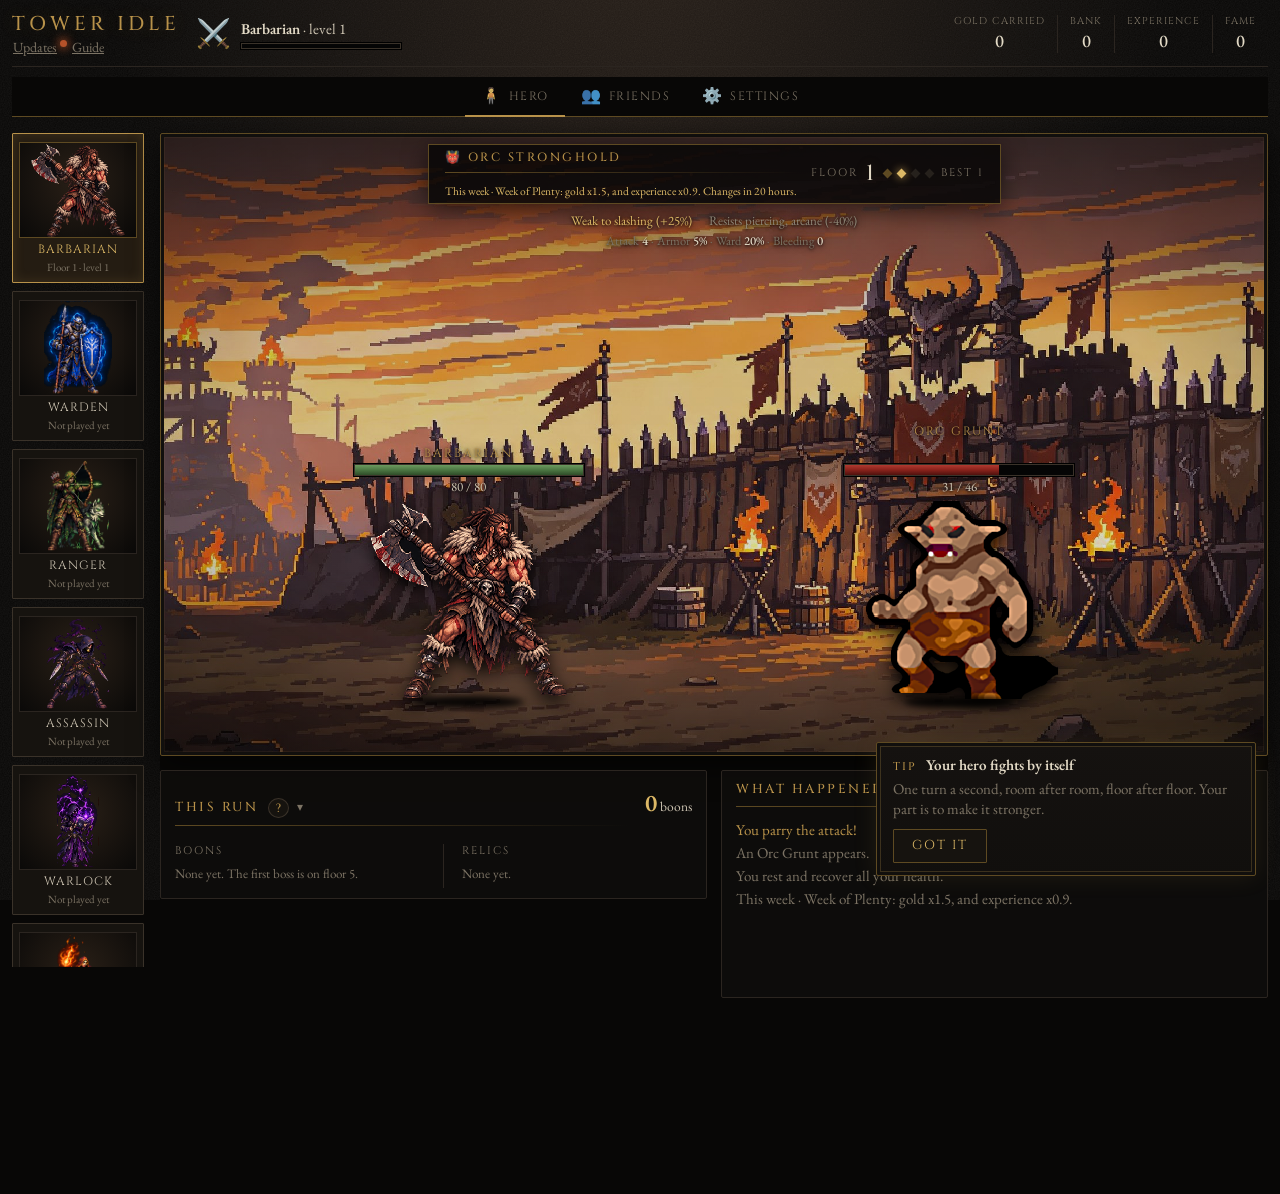
==== commit 7db40f43: "A cleaner phone, after Reckoner Idle (20261017a) One-row header, the fight as a framed scene over th" ====
--- a/index.html
+++ b/index.html
@@ -11,7 +11,7 @@
   <link rel="preconnect" href="https://fonts.googleapis.com">
   <link rel="preconnect" href="https://fonts.gstatic.com" crossorigin>
   <link href="https://fonts.googleapis.com/css2?family=Cinzel:wght@500;700&family=EB+Garamond:wght@400;500;600&display=swap" rel="stylesheet">
-  <link rel="stylesheet" href="style.css?v=20261016e">
+  <link rel="stylesheet" href="style.css?v=20261017a">
 </head>
 <body data-tab="tower">
 
@@ -39,6 +39,25 @@
       <div class="tile"><span>Bank</span><strong id="bank">0</strong></div>
       <div class="tile"><span>Experience</span><strong id="xp">0</strong></div>
       <div class="tile"><span>Fame</span><strong id="fame">0</strong></div>
+    </div>
+
+    <!-- A PHONE'S HEADER, in place of the two rows above: one row with the hero's face and
+         level, the health and experience bars, the gold, and a button to Settings (where
+         Updates and the Guide are). Filled in by showScreen (game/page-show.js). -->
+    <div class="phone-top">
+      <button class="phone-face" title="Hero" onclick="pressTab('character')">
+        <span id="phone-face" class="phone-face-picture"></span>
+        <span id="phone-level" class="phone-level">1</span>
+      </button>
+      <div class="phone-bars">
+        <div class="phone-bar"><div id="phone-hp-bar" class="phone-fill health"></div><span id="phone-hp"></span></div>
+        <div class="phone-bar"><div id="phone-xp-bar" class="phone-fill experience"></div><span id="phone-xp"></span></div>
+      </div>
+      <div class="phone-gold">
+        <strong id="phone-gold">0</strong>
+        <span><span id="phone-bank">0</span> bank</span>
+      </div>
+      <button id="phone-settings" class="phone-settings" title="Settings" onclick="pressTab('save')">⚙️</button>
     </div>
   </header>
 
@@ -792,38 +811,38 @@
          3. the file version.txt
        The ?v= makes browsers fetch the new files instead of old remembered ones, and
        version.txt is how a game left open finds out it is out of date (see game/start.js). -->
-  <script>const gameVersion = "20261016e";</script>
-  <script src="data.js?v=20261016e"></script>
-  <script src="updates.js?v=20261016e"></script>
-  <script src="towers.js?v=20261016e"></script>
-  <script src="classes/barbarian.js?v=20261016e"></script>
-  <script src="classes/warden.js?v=20261016e"></script>
-  <script src="classes/ranger.js?v=20261016e"></script>
-  <script src="classes/assassin.js?v=20261016e"></script>
-  <script src="classes/warlock.js?v=20261016e"></script>
-  <script src="classes/elementalist.js?v=20261016e"></script>
-  <script src="classes/zealot.js?v=20261016e"></script>
-  <script src="classes/beasttamer.js?v=20261016e"></script>
+  <script>const gameVersion = "20261017a";</script>
+  <script src="data.js?v=20261017a"></script>
+  <script src="updates.js?v=20261017a"></script>
+  <script src="towers.js?v=20261017a"></script>
+  <script src="classes/barbarian.js?v=20261017a"></script>
+  <script src="classes/warden.js?v=20261017a"></script>
+  <script src="classes/ranger.js?v=20261017a"></script>
+  <script src="classes/assassin.js?v=20261017a"></script>
+  <script src="classes/warlock.js?v=20261017a"></script>
+  <script src="classes/elementalist.js?v=20261017a"></script>
+  <script src="classes/zealot.js?v=20261017a"></script>
+  <script src="classes/beasttamer.js?v=20261017a"></script>
   <!-- The game's rules, in this order (start.js last) -->
-  <script src="game/state.js?v=20261016e"></script>
-  <script src="game/bonuses.js?v=20261016e"></script>
-  <script src="game/legend.js?v=20261016e"></script>
-  <script src="game/weekly.js?v=20261016e"></script>
-  <script src="game/equipment.js?v=20261016e"></script>
-  <script src="game/abilities.js?v=20261016e"></script>
-  <script src="game/bosses.js?v=20261016e"></script>
-  <script src="game/summary.js?v=20261016e"></script>
-  <script src="game/companion.js?v=20261016e"></script>
-  <script src="game/skills.js?v=20261016e"></script>
-  <script src="game/save.js?v=20261016e"></script>
-  <script src="game/page-build.js?v=20261016e"></script>
-  <script src="game/page-show.js?v=20261016e"></script>
-  <script src="game/fights.js?v=20261016e"></script>
-  <script src="game/tidy.js?v=20261016e"></script>
-  <script src="game/feel.js?v=20261016e"></script>
-  <script src="game/tips.js?v=20261016e"></script>
-  <script src="game/start.js?v=20261016e"></script>
-  <script src="cloud.js?v=20261016e"></script>
-  <script src="friends.js?v=20261016e"></script>
+  <script src="game/state.js?v=20261017a"></script>
+  <script src="game/bonuses.js?v=20261017a"></script>
+  <script src="game/legend.js?v=20261017a"></script>
+  <script src="game/weekly.js?v=20261017a"></script>
+  <script src="game/equipment.js?v=20261017a"></script>
+  <script src="game/abilities.js?v=20261017a"></script>
+  <script src="game/bosses.js?v=20261017a"></script>
+  <script src="game/summary.js?v=20261017a"></script>
+  <script src="game/companion.js?v=20261017a"></script>
+  <script src="game/skills.js?v=20261017a"></script>
+  <script src="game/save.js?v=20261017a"></script>
+  <script src="game/page-build.js?v=20261017a"></script>
+  <script src="game/page-show.js?v=20261017a"></script>
+  <script src="game/fights.js?v=20261017a"></script>
+  <script src="game/tidy.js?v=20261017a"></script>
+  <script src="game/feel.js?v=20261017a"></script>
+  <script src="game/tips.js?v=20261017a"></script>
+  <script src="game/start.js?v=20261017a"></script>
+  <script src="cloud.js?v=20261017a"></script>
+  <script src="friends.js?v=20261017a"></script>
 </body>
 </html>
--- a/style.css
+++ b/style.css
@@ -2556,87 +2556,10 @@
   }
 }
 
-/* ----- A phone: a header of two short lines -----
-   The name, the links and the four numbers took a quarter of a phone's screen before
-   the fight began. They fit in two lines: the name with who you are, then the numbers. */
-@media (max-width: 600px) {
-  .top {
-    gap: 6px;
-    margin-bottom: 6px;
-    padding-bottom: 6px;
-  }
-
-  .brand {
-    flex-wrap: nowrap;
-    align-items: center;
-    gap: 10px;
-  }
-
-  .title {
-    display: flex;
-    flex-wrap: wrap;
-    align-items: baseline;
-    column-gap: 8px;
-    min-width: 0;
-  }
-
-  .title h1 {
-    flex-basis: 100%;
-    font-size: 15px;
-    letter-spacing: 2px;
-    line-height: 20px;
-  }
-
-  .updates-link {
-    font-size: 12px;
-  }
-
-  .who {
-    gap: 6px;
-    min-width: 0;
-  }
-
-  .who-icon {
-    font-size: 20px;
-  }
-
-  .who-text {
-    min-width: 0;
-    font-size: 14px;
-  }
-
-  .tile {
-    padding: 0 4px;
-  }
-
-  .tile span {
-    font-size: 8.5px;
-    letter-spacing: 0.5px;
-    white-space: nowrap;
-    overflow: hidden;
-    text-overflow: ellipsis;
-  }
-
-  .tile strong {
-    font-size: 15px;
-  }
-}
-
 /* On a phone the heroes are picked on the Fight tab only: over any other page the strip
    of heroes would push the page another line down the screen */
 @media (max-width: 999px) {
   body:not([data-tab="tower"]) .hero-strip {
-    display: none;
-  }
-
-  .who-text p {
-    white-space: nowrap;
-  }
-}
-
-/* The narrowest phones: the class's picture beside its name gives way, or the level is cut */
-@media (max-width: 400px) {
-  .who-icon {
     display: none;
   }
 }
@@ -3487,3 +3410,687 @@
     right: 0;
   }
 }
+
+/* ----- A tower's painted background -----
+   The scene takes the picture's own shape (16:9, as long as it fits on the screen), so
+   the whole picture shows and is never enlarged to fill a strip. The fighters stand on
+   its floor near the bottom, with their names and health bars over their heads, and the
+   monster's weaknesses and numbers sit under the plaque at the top. The picture is
+   dimmed a little, and the words get a shadow to stand out. */
+@media (min-width: 1000px) {
+  body .play .fight-card.has-art {
+    display: flex;
+    flex-direction: column;
+    aspect-ratio: 16 / 9;
+    max-height: calc(100vh - 150px);
+    background:
+      linear-gradient(180deg, rgba(6, 5, 4, 0.5) 0%, rgba(6, 5, 4, 0.2) 30%, rgba(6, 5, 4, 0.15) 70%, rgba(6, 5, 4, 0.45) 100%),
+      radial-gradient(ellipse 85% 75% at 50% 50%, transparent 50%, rgba(0, 0, 0, 0.5) 100%),
+      var(--scene-art) center bottom / cover no-repeat,
+      #0c0a09;
+  }
+
+  body .play .fight-card.has-art .tower-head {
+    align-self: center;
+    order: 0;
+    background: rgba(8, 7, 6, 0.85);
+  }
+
+  body .play .fight-card.has-art .weak-line {
+    align-self: center;
+    order: 1;
+    margin-top: 2px;
+  }
+
+  body .play .fight-card.has-art #monster-numbers {
+    align-self: center;
+    order: 2;
+  }
+
+  body .play .fight-card.has-art #boss-rules {
+    align-self: center;
+    order: 3;
+  }
+
+  /* The fighters fill the rest, standing on the floor */
+  body .play .fight-card.has-art .stage {
+    --art-height: clamp(100px, 22vh, 240px);
+    flex: 1;
+    order: 4;
+    min-height: 0;
+    padding-bottom: 2.5%;
+  }
+
+  body .play .fight-card.has-art #ability-bar,
+  body .play .fight-card.has-art #ready {
+    align-self: center;
+    order: 5;
+  }
+
+  /* Over each fighter's head: the name, then the health bar and its number */
+  .fight-card.has-art .fighter {
+    display: flex;
+    flex-direction: column;
+    justify-content: flex-end;
+  }
+
+  .fight-card.has-art .fighter-name {
+    order: 1;
+    min-height: 0;
+    margin: 0 0 3px;
+  }
+
+  .fight-card.has-art .fighter > .bar,
+  .fight-card.has-art #monster-stats {
+    order: 2;
+    width: 100%;
+    max-width: 230px;
+    margin: 0 auto;
+  }
+
+  .fight-card.has-art .fighter > .bar-text {
+    order: 3;
+    margin: 2px 0 6px;
+  }
+
+  .fight-card.has-art #monster-stats .bar-text {
+    margin: 2px 0 6px;
+  }
+
+  /* (each fighter's box is as tall as its picture, so a short monster's bar sits just
+     over its head instead of high above it) */
+  .fight-card.has-art .mover,
+  .fight-card.has-art .stage.with-art .mover {
+    order: 4;
+    height: auto;
+  }
+
+  .fight-card.has-art .shadow {
+    order: 5;
+  }
+
+  /* The monster that just fell fades where it stood: on the floor, not over its name */
+  .fight-card.has-art .ghost {
+    top: auto;
+    bottom: 17px;
+  }
+
+  body .play .fight-card.has-art .fighter-name,
+  body .play .fight-card.has-art .bar-text,
+  body .play .fight-card.has-art .weak-line,
+  body .play .fight-card.has-art #monster-numbers {
+    text-shadow: 0 1px 3px #000, 0 0 8px rgba(0, 0, 0, 0.9);
+  }
+}
+
+/* ----- A phone, after Reckoner Idle -----
+   The owner asked for a cleaner phone view (17 October 2026), after the mobile game
+   Reckoner Idle. Below 1000 pixels wide:
+     - the header is one framed row: the hero's face and level, health and experience
+       bars, the gold, and a button to Settings (Updates and the Guide are there);
+     - the fight is a framed scene over the tower's picture, with the things waiting to be
+       done as small icons along its top and the floor in its corner;
+     - under it, small capitals and little boxes ("chips") in place of sentences;
+     - the heroes are round faces, and the bar along the bottom is a framed tray.
+   The two other layouts tried that day (the same with fewer changes, and one where the
+   fight stays pinned to the top) are kept in docs/design/phone-layouts. */
+.phone-top {
+  display: none;
+}
+
+@media (max-width: 999px) {
+  /* The header */
+  .top {
+    position: sticky;
+    top: 0;
+    z-index: 9;
+    max-width: none;
+    margin: 0 0 8px;
+    padding: 7px 9px;
+    background: linear-gradient(180deg, #2a2016, #17110c);
+    border: 1px solid var(--gold-dark);
+    border-radius: 12px;
+    box-shadow: 0 4px 12px rgba(0, 0, 0, 0.6);
+  }
+
+  .top .brand,
+  .top .tiles {
+    display: none;
+  }
+
+  .phone-top {
+    display: flex;
+    flex: 1;
+    align-items: center;
+    gap: 10px;
+  }
+
+  .phone-face {
+    position: relative;
+    flex: none;
+    width: 46px;
+    height: 46px;
+    padding: 0;
+    border: 2px solid var(--gold);
+    border-radius: 50%;
+    background: #0c0a08;
+  }
+
+  .phone-face-picture {
+    display: block;
+    width: 100%;
+    height: 100%;
+    overflow: hidden;
+    border-radius: 50%;
+    font-size: 26px;
+    line-height: 42px;
+  }
+
+  .phone-face-picture img {
+    width: 100%;
+    height: 100%;
+    object-fit: cover;
+    object-position: 50% 15%;
+  }
+
+  .phone-level {
+    position: absolute;
+    right: -8px;
+    bottom: -6px;
+    min-width: 22px;
+    padding: 0 4px;
+    font-family: var(--title-font);
+    font-size: 11px;
+    line-height: 16px;
+    color: var(--gold-bright);
+    background: #1a130c;
+    border: 1px solid var(--gold);
+    border-radius: 9px;
+  }
+
+  .phone-bars {
+    flex: 1;
+    display: flex;
+    flex-direction: column;
+    gap: 4px;
+    min-width: 0;
+  }
+
+  .phone-bar {
+    position: relative;
+    height: 15px;
+    overflow: hidden;
+    border: 1px solid #3a2e22;
+    border-radius: 8px;
+    background: #0b0908;
+  }
+
+  .phone-fill {
+    position: absolute;
+    top: 0;
+    bottom: 0;
+    left: 0;
+    transition: width 0.4s;
+  }
+
+  .phone-fill.health {
+    background: linear-gradient(180deg, #d0605a, #8d241d);
+  }
+
+  .phone-fill.experience {
+    background: linear-gradient(180deg, #7aa0d8, #34558f);
+  }
+
+  .phone-bar span {
+    position: relative;
+    display: block;
+    text-align: center;
+    font-size: 10.5px;
+    font-weight: 600;
+    line-height: 14px;
+    color: #f2e8d5;
+    text-shadow: 0 1px 2px #000;
+    white-space: nowrap;
+  }
+
+  .phone-gold {
+    display: flex;
+    flex-direction: column;
+    align-items: flex-end;
+    font-family: var(--title-font);
+    white-space: nowrap;
+  }
+
+  .phone-gold strong {
+    font-weight: 500;
+    font-size: 14px;
+    color: var(--gold-bright);
+  }
+
+  .phone-gold strong::before {
+    content: "◆ ";
+    color: #e0b44a;
+  }
+
+  .phone-gold > span {
+    font-size: 11px;
+    color: var(--faded);
+  }
+
+  .phone-settings {
+    position: relative;
+    flex: none;
+    width: 34px;
+    height: 34px;
+    padding: 0;
+    font-size: 16px;
+    border: 1px solid var(--gold-dark);
+    border-radius: 8px;
+    background: #1d160f;
+  }
+
+  /* (a dot on it while there is an update not yet read) */
+  .phone-settings.alert::after {
+    content: "";
+    position: absolute;
+    top: -3px;
+    right: -3px;
+    width: 8px;
+    height: 8px;
+    border-radius: 50%;
+    background: var(--ember);
+    box-shadow: 0 0 6px var(--ember);
+  }
+
+  /* Framed cards with small spaced capitals for their titles */
+  .layout {
+    gap: 8px;
+  }
+
+  .card {
+    padding: 10px;
+    border: 1px solid #4a3a24;
+    border-radius: 12px;
+    background: linear-gradient(180deg, #221a12, #15100b);
+    box-shadow: inset 0 1px 0 rgba(255, 220, 150, 0.08), 0 3px 10px rgba(0, 0, 0, 0.5);
+  }
+
+  .card h2 {
+    font-size: 12px;
+    letter-spacing: 2.5px;
+    color: #b8a888;
+  }
+
+  .run-card > .note {
+    display: none;
+  }
+
+  /* The heroes: a row of round faces, the one being played ringed in gold */
+  .hero-buttons {
+    display: flex;
+    gap: 10px;
+    overflow-x: auto;
+    padding: 2px 2px 4px;
+  }
+
+  .hero-tile {
+    flex: none;
+    display: block;
+    width: 46px;
+    height: 46px;
+    min-width: 0;
+    padding: 0;
+    overflow: hidden;
+    border: 2px solid #3c2f1e;
+    border-radius: 50%;
+    background: #0c0a08;
+  }
+
+  .hero-tile .hero-name,
+  .hero-tile .hero-note {
+    display: none;
+  }
+
+  .hero-tile .hero-face {
+    width: 100%;
+    height: 100%;
+    margin: 0;
+    border: 0;
+    border-radius: 50%;
+  }
+
+  .hero-tile .hero-face img {
+    width: 100%;
+    height: 100%;
+    object-fit: cover;
+    object-position: 50% 15%;
+  }
+
+  .hero-tile.chosen {
+    border-color: var(--gold-bright);
+    box-shadow: 0 0 8px rgba(220, 184, 102, 0.6);
+  }
+
+  .hero-tile:not(.chosen) img {
+    filter: grayscale(0.6) brightness(0.7);
+  }
+
+  /* The fight card: the scene first, then the words under it */
+  .fight-card {
+    position: relative;
+    display: flex;
+    flex-direction: column;
+    padding: 8px;
+  }
+
+  .fight-card .stage {
+    --art-height: 118px;
+    order: -1;
+    aspect-ratio: 4 / 3;
+    /* (on a tablet the scene would be taller than the screen) */
+    max-height: 55vh;
+    min-height: 0;
+    margin: 0 0 10px;
+    padding: 0 6px 5%;
+    align-items: end;
+    border: 1px solid var(--gold-dark);
+    border-radius: 10px;
+  }
+
+  .fight-card.has-art .stage {
+    background:
+      linear-gradient(180deg, rgba(6, 5, 4, 0.35) 0%, rgba(6, 5, 4, 0) 35%, rgba(6, 5, 4, 0.1) 75%, rgba(6, 5, 4, 0.55) 100%),
+      var(--scene-art) center bottom / cover no-repeat,
+      #0c0a09;
+    box-shadow: inset 0 0 30px rgba(0, 0, 0, 0.7);
+  }
+
+  .fight-card.has-art .stage::before {
+    display: none;
+  }
+
+  .fight-card .versus {
+    visibility: hidden;
+  }
+
+  /* Over each fighter's head: the name, then the health bar and its number */
+  .fight-card .fighter {
+    display: flex;
+    flex-direction: column;
+    justify-content: flex-end;
+  }
+
+  .fight-card .fighter-name {
+    order: 1;
+    min-height: 0;
+    margin: 0 0 2px;
+    font-size: 10px;
+    letter-spacing: 1px;
+  }
+
+  .fight-card .fighter > .bar,
+  .fight-card #monster-stats {
+    order: 2;
+    width: 82%;
+    max-width: 150px;
+    margin: 0 auto;
+  }
+
+  .fight-card .stage .bar {
+    height: 7px;
+  }
+
+  .fight-card .fighter > .bar-text,
+  .fight-card #monster-stats .bar-text {
+    order: 3;
+    margin: 1px 0 4px;
+    font-size: 10.5px;
+  }
+
+  .fight-card .mover,
+  .fight-card .stage.with-art .mover {
+    order: 4;
+    height: auto;
+  }
+
+  .fight-card .shadow {
+    order: 5;
+  }
+
+  .fight-card .ghost {
+    top: auto;
+    bottom: 17px;
+  }
+
+  .fight-card .fighter-name,
+  .fight-card .bar-text {
+    text-shadow: 0 1px 3px #000, 0 0 8px #000;
+  }
+
+  /* The things waiting to be done: small square icons along the top of the scene
+     (their words show when a finger is held on one) */
+  .fight-card #ready {
+    position: absolute;
+    top: 14px;
+    left: 14px;
+    z-index: 4;
+    flex-wrap: nowrap;
+    gap: 5px;
+    margin: 0;
+  }
+
+  .fight-card .ready-button {
+    position: relative;
+    width: 36px;
+    height: 36px;
+    justify-content: center;
+    padding: 0;
+    font-size: 0;
+    border: 1px solid var(--gold);
+    border-radius: 8px;
+    background: rgba(20, 15, 10, 0.85);
+    box-shadow: 0 0 8px rgba(220, 184, 102, 0.35);
+  }
+
+  .fight-card .ready-button::before {
+    font-size: 18px;
+  }
+
+  .fight-card .ready-button::after {
+    content: "";
+    position: absolute;
+    top: -3px;
+    right: -3px;
+    width: 8px;
+    height: 8px;
+    border-radius: 50%;
+    background: var(--ember);
+    box-shadow: 0 0 6px var(--ember);
+  }
+
+  /* The floor, in the scene's top right corner */
+  .fight-card .floor-box {
+    position: absolute;
+    top: 14px;
+    right: 14px;
+    z-index: 4;
+    display: flex;
+    align-items: baseline;
+    gap: 5px;
+    padding: 2px 9px;
+    font-size: 11px;
+    letter-spacing: 1px;
+    color: var(--gold-bright);
+    background: rgba(10, 8, 6, 0.8);
+    border: 1px solid var(--gold-dark);
+    border-radius: 9px;
+  }
+
+  .fight-card .floor-box strong,
+  body:not([data-tab="tower"]) .fight-card .floor-box strong {
+    display: inline;
+    font-size: 14px;
+    line-height: 18px;
+    color: var(--gold-bright);
+  }
+
+  .fight-card .floor-box .pips,
+  .fight-card .floor-box > span:last-child {
+    display: none;
+  }
+
+  /* Under the scene: the tower's name in small capitals, then chips */
+  .fight-card .tower-head {
+    display: block;
+    margin: 0 0 8px;
+    padding: 0 0 6px;
+    border-bottom: 1px solid #3c2f1e;
+  }
+
+  .fight-card #tower-name {
+    margin: 0;
+    font-size: 12px;
+    letter-spacing: 2.5px;
+    color: #b8a888;
+  }
+
+  .fight-card #tower-name::before {
+    content: "Climbing · ";
+  }
+
+  .fight-card #tower-note {
+    margin: 4px 0 0;
+    font-size: 13px;
+  }
+
+  .fight-card #tower-note.home-note,
+  .fight-card #monster-text {
+    display: none;
+  }
+
+  .fight-card #week-note:not([hidden]),
+  .fight-card .weak-line span:not(:empty),
+  .fight-card #monster-numbers {
+    display: inline-block;
+    padding: 2px 8px;
+    font-size: 12.5px;
+    border: 1px solid #3c2f1e;
+    border-radius: 6px;
+    background: #120e0a;
+  }
+
+  .fight-card #week-note:not([hidden]) {
+    margin: 6px 0 0;
+    color: #d9b56a;
+  }
+
+  .fight-card .weak-line {
+    display: flex;
+    flex-wrap: wrap;
+    gap: 5px;
+    margin: 0 0 6px;
+  }
+
+  .fight-card #monster-numbers {
+    align-self: flex-start;
+    margin: 0 0 6px;
+  }
+
+  .fight-card #boss-rules {
+    min-height: 0;
+    font-size: 13px;
+  }
+
+  /* How you stand against the floor: two bars, the words left out */
+  .fight-card #pressure {
+    margin: 4px 0 0;
+  }
+
+  .fight-card .pressure-row {
+    grid-template-columns: 92px 1fr;
+    min-height: 0;
+    margin: 2px 0;
+    font-size: 12px;
+  }
+
+  .fight-card .pressure-words {
+    display: none;
+  }
+
+  .fight-card .ability-bar {
+    justify-content: flex-start;
+    margin: 8px 0 0;
+  }
+
+  .fight-card .goals {
+    margin-top: 8px;
+    padding: 4px 10px;
+    font-size: 13px;
+  }
+
+  /* On every other tab the scene is a short strip above the page */
+  body:not([data-tab="tower"]) .fight-card {
+    padding: 5px;
+  }
+
+  body:not([data-tab="tower"]) .fight-card .stage {
+    --art-height: 72px;
+    aspect-ratio: 2.4 / 1;
+    margin: 0;
+    padding: 0 6px 5%;
+  }
+
+  body:not([data-tab="tower"]) .fight-card .tower-head {
+    margin: 0;
+    padding: 0;
+    border: 0;
+  }
+
+  body:not([data-tab="tower"]) .fight-card .tower-head > div:first-child,
+  body:not([data-tab="tower"]) .fight-card .fighter-name {
+    display: none;
+  }
+
+  body:not([data-tab="tower"]) .fight-card #ready {
+    top: 10px;
+    left: 10px;
+  }
+
+  body:not([data-tab="tower"]) .fight-card .floor-box {
+    top: 10px;
+    right: 10px;
+  }
+
+  body:not([data-tab="tower"]) .fight-card .ready-button {
+    width: 28px;
+    height: 28px;
+  }
+
+  body:not([data-tab="tower"]) .fight-card .ready-button::before {
+    font-size: 14px;
+  }
+
+  /* The bar along the bottom: a framed tray, the icons first */
+  .groups {
+    padding: 4px 6px calc(4px + env(safe-area-inset-bottom));
+    background: linear-gradient(180deg, #2a2016, #120d09);
+    border-top: 1px solid var(--gold-dark);
+    border-radius: 14px 14px 0 0;
+  }
+
+  .groups button {
+    padding: 6px 2px 5px;
+    font-size: 9px;
+    border-top: 0;
+    border-radius: 10px;
+  }
+
+  .groups button::before {
+    font-size: 24px;
+    line-height: 28px;
+  }
+
+  .groups button.open {
+    background: radial-gradient(circle at 50% 35%, rgba(220, 184, 102, 0.25), transparent 70%);
+  }
+}
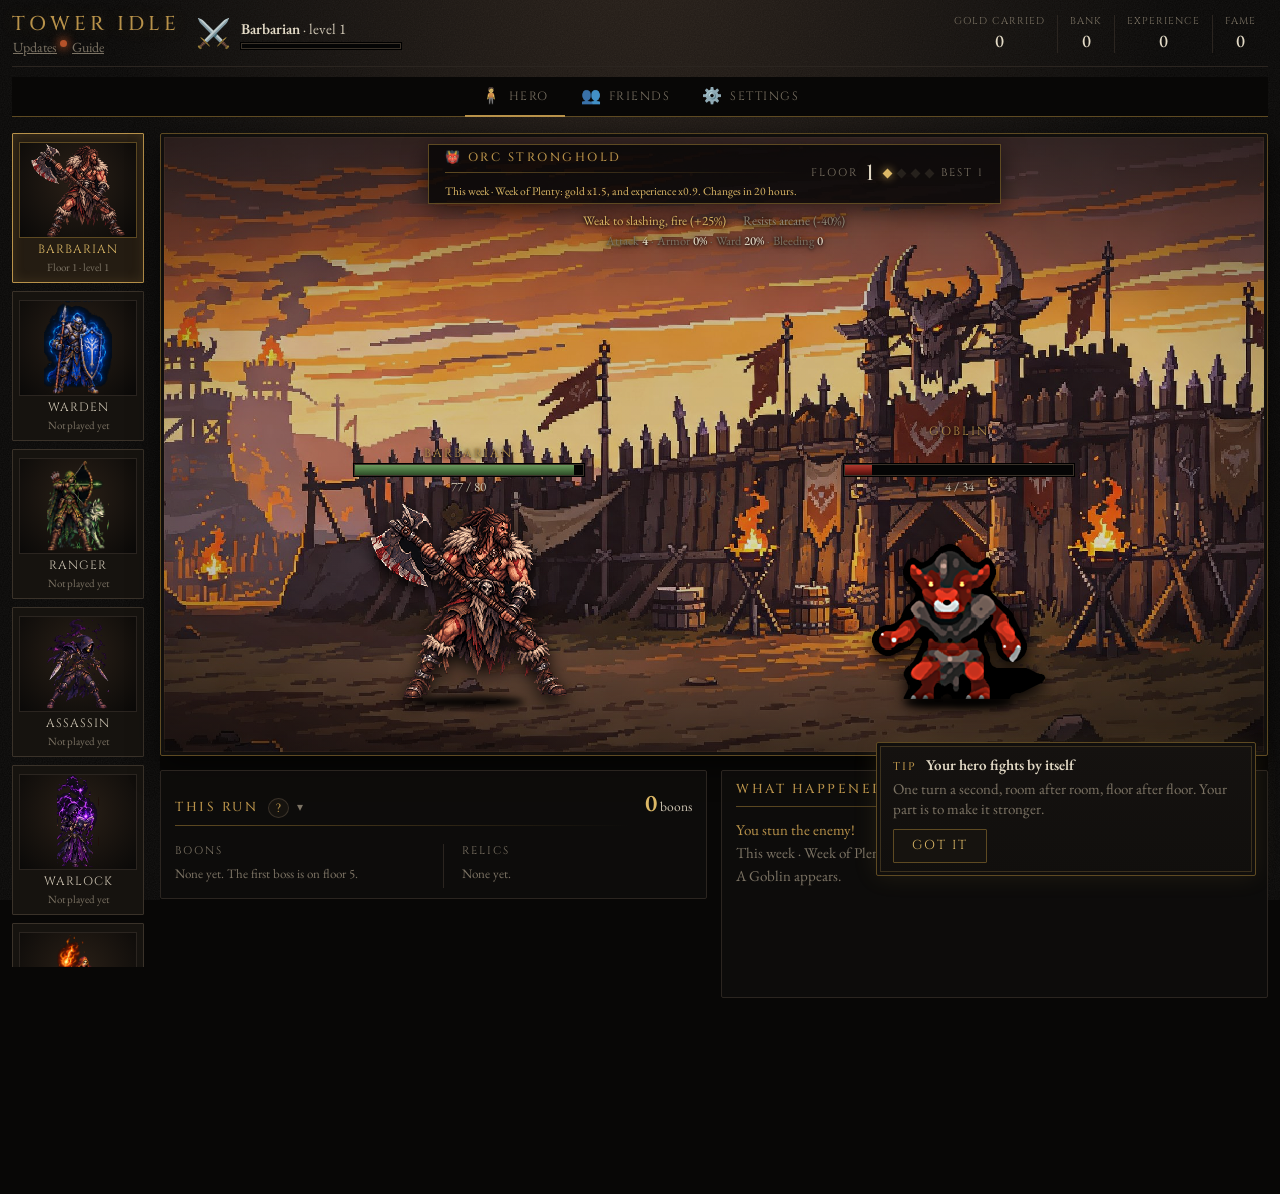
==== commit 0c21bbfd: "A smaller This run box on a phone (20261017b) One line of title and one row of small square slots, b" ====
--- a/index.html
+++ b/index.html
@@ -11,7 +11,7 @@
   <link rel="preconnect" href="https://fonts.googleapis.com">
   <link rel="preconnect" href="https://fonts.gstatic.com" crossorigin>
   <link href="https://fonts.googleapis.com/css2?family=Cinzel:wght@500;700&family=EB+Garamond:wght@400;500;600&display=swap" rel="stylesheet">
-  <link rel="stylesheet" href="style.css?v=20261017a">
+  <link rel="stylesheet" href="style.css?v=20261017b">
 </head>
 <body data-tab="tower">
 
@@ -811,38 +811,38 @@
          3. the file version.txt
        The ?v= makes browsers fetch the new files instead of old remembered ones, and
        version.txt is how a game left open finds out it is out of date (see game/start.js). -->
-  <script>const gameVersion = "20261017a";</script>
-  <script src="data.js?v=20261017a"></script>
-  <script src="updates.js?v=20261017a"></script>
-  <script src="towers.js?v=20261017a"></script>
-  <script src="classes/barbarian.js?v=20261017a"></script>
-  <script src="classes/warden.js?v=20261017a"></script>
-  <script src="classes/ranger.js?v=20261017a"></script>
-  <script src="classes/assassin.js?v=20261017a"></script>
-  <script src="classes/warlock.js?v=20261017a"></script>
-  <script src="classes/elementalist.js?v=20261017a"></script>
-  <script src="classes/zealot.js?v=20261017a"></script>
-  <script src="classes/beasttamer.js?v=20261017a"></script>
+  <script>const gameVersion = "20261017b";</script>
+  <script src="data.js?v=20261017b"></script>
+  <script src="updates.js?v=20261017b"></script>
+  <script src="towers.js?v=20261017b"></script>
+  <script src="classes/barbarian.js?v=20261017b"></script>
+  <script src="classes/warden.js?v=20261017b"></script>
+  <script src="classes/ranger.js?v=20261017b"></script>
+  <script src="classes/assassin.js?v=20261017b"></script>
+  <script src="classes/warlock.js?v=20261017b"></script>
+  <script src="classes/elementalist.js?v=20261017b"></script>
+  <script src="classes/zealot.js?v=20261017b"></script>
+  <script src="classes/beasttamer.js?v=20261017b"></script>
   <!-- The game's rules, in this order (start.js last) -->
-  <script src="game/state.js?v=20261017a"></script>
-  <script src="game/bonuses.js?v=20261017a"></script>
-  <script src="game/legend.js?v=20261017a"></script>
-  <script src="game/weekly.js?v=20261017a"></script>
-  <script src="game/equipment.js?v=20261017a"></script>
-  <script src="game/abilities.js?v=20261017a"></script>
-  <script src="game/bosses.js?v=20261017a"></script>
-  <script src="game/summary.js?v=20261017a"></script>
-  <script src="game/companion.js?v=20261017a"></script>
-  <script src="game/skills.js?v=20261017a"></script>
-  <script src="game/save.js?v=20261017a"></script>
-  <script src="game/page-build.js?v=20261017a"></script>
-  <script src="game/page-show.js?v=20261017a"></script>
-  <script src="game/fights.js?v=20261017a"></script>
-  <script src="game/tidy.js?v=20261017a"></script>
-  <script src="game/feel.js?v=20261017a"></script>
-  <script src="game/tips.js?v=20261017a"></script>
-  <script src="game/start.js?v=20261017a"></script>
-  <script src="cloud.js?v=20261017a"></script>
-  <script src="friends.js?v=20261017a"></script>
+  <script src="game/state.js?v=20261017b"></script>
+  <script src="game/bonuses.js?v=20261017b"></script>
+  <script src="game/legend.js?v=20261017b"></script>
+  <script src="game/weekly.js?v=20261017b"></script>
+  <script src="game/equipment.js?v=20261017b"></script>
+  <script src="game/abilities.js?v=20261017b"></script>
+  <script src="game/bosses.js?v=20261017b"></script>
+  <script src="game/summary.js?v=20261017b"></script>
+  <script src="game/companion.js?v=20261017b"></script>
+  <script src="game/skills.js?v=20261017b"></script>
+  <script src="game/save.js?v=20261017b"></script>
+  <script src="game/page-build.js?v=20261017b"></script>
+  <script src="game/page-show.js?v=20261017b"></script>
+  <script src="game/fights.js?v=20261017b"></script>
+  <script src="game/tidy.js?v=20261017b"></script>
+  <script src="game/feel.js?v=20261017b"></script>
+  <script src="game/tips.js?v=20261017b"></script>
+  <script src="game/start.js?v=20261017b"></script>
+  <script src="cloud.js?v=20261017b"></script>
+  <script src="friends.js?v=20261017b"></script>
 </body>
 </html>
--- a/style.css
+++ b/style.css
@@ -4094,3 +4094,89 @@
     background: radial-gradient(circle at 50% 35%, rgba(220, 184, 102, 0.25), transparent 70%);
   }
 }
+
+/* ----- A phone: the This run box as one row of slots -----
+   The box took a third of a phone's screen for two or three badges (17 October 2026):
+   a big number, two labelled halves and badges with their names under them. On a phone
+   it is one line of title, then the boons and relics as small square slots in one row,
+   the relics after a thin line. What a slot does shows in a bar above the bottom tray
+   when it is tapped, so it is never cut off by the edge of the screen. */
+@media (max-width: 999px) {
+  .run-card .card-head h2 {
+    margin: 0;
+  }
+
+  .run-card .big-number {
+    font-size: 15px;
+  }
+
+  .run-card .card-head p {
+    margin: 0;
+    font-size: 13px;
+    color: var(--faded);
+  }
+
+  .run-card .run-halves {
+    display: flex;
+    flex-wrap: wrap;
+    align-items: flex-end;
+    gap: 6px 10px;
+    margin-top: 6px;
+  }
+
+  .run-card .run-half + .run-half {
+    padding-left: 10px;
+  }
+
+  .run-card .run-label {
+    margin: 0 0 3px;
+    font-size: 9px;
+    letter-spacing: 1.5px;
+  }
+
+  .run-card .run-half .note {
+    margin: 0;
+    font-size: 12px;
+  }
+
+  .run-card .badges {
+    gap: 6px;
+  }
+
+  .run-card .badge {
+    width: 42px;
+    height: 42px;
+    border-radius: 8px;
+    background: radial-gradient(circle at 50% 35%, #2e2318, #0e0b08);
+    box-shadow: inset 0 1px 4px rgba(0, 0, 0, 0.6);
+  }
+
+  .run-card .badge-icon {
+    font-size: 22px;
+    line-height: 24px;
+  }
+
+  .run-card .badge-name {
+    display: none;
+  }
+
+  .run-card .badge-count {
+    top: auto;
+    bottom: -5px;
+    right: -5px;
+    min-width: 16px;
+    font-size: 10px;
+    line-height: 16px;
+  }
+
+  .run-card .badge:hover::after,
+  .run-card .badge:focus::after {
+    position: fixed;
+    left: 12px;
+    right: 12px;
+    bottom: 84px;
+    width: auto;
+    border-radius: 10px;
+    font-size: 13px;
+  }
+}
